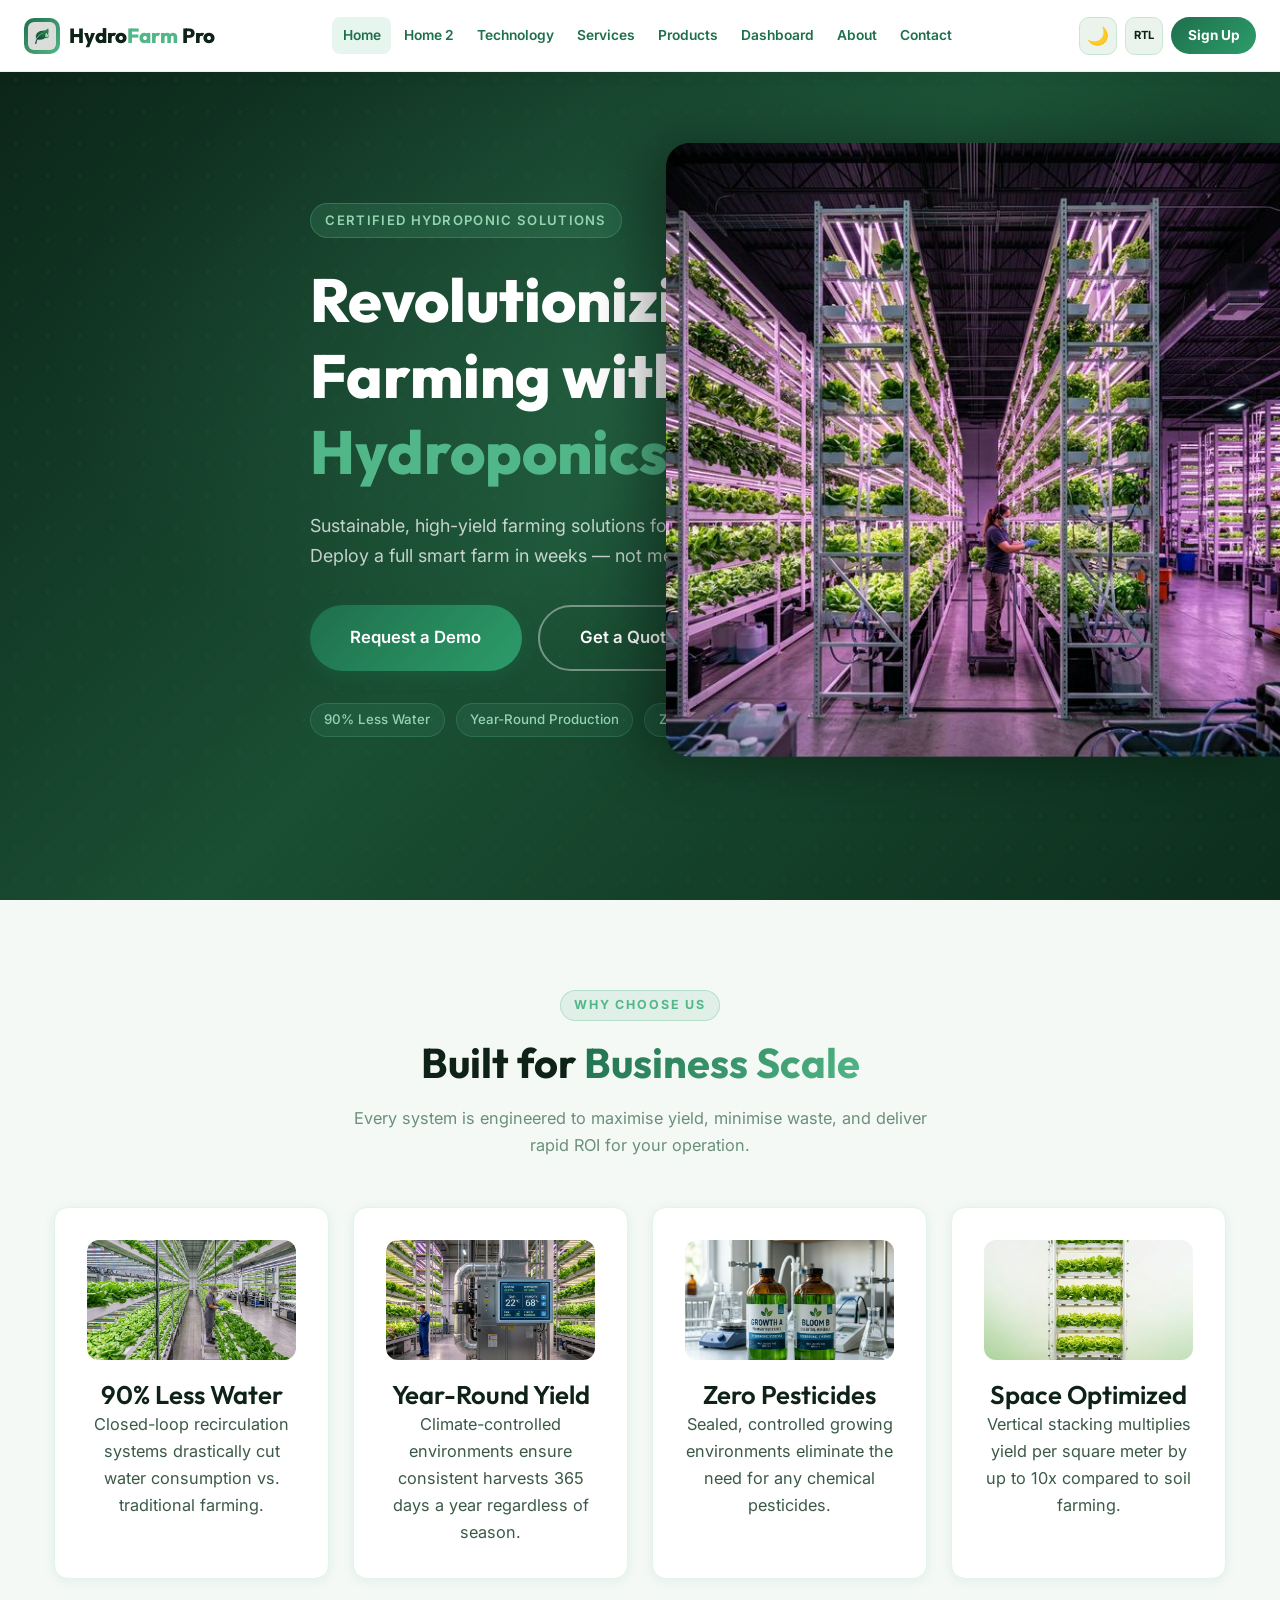
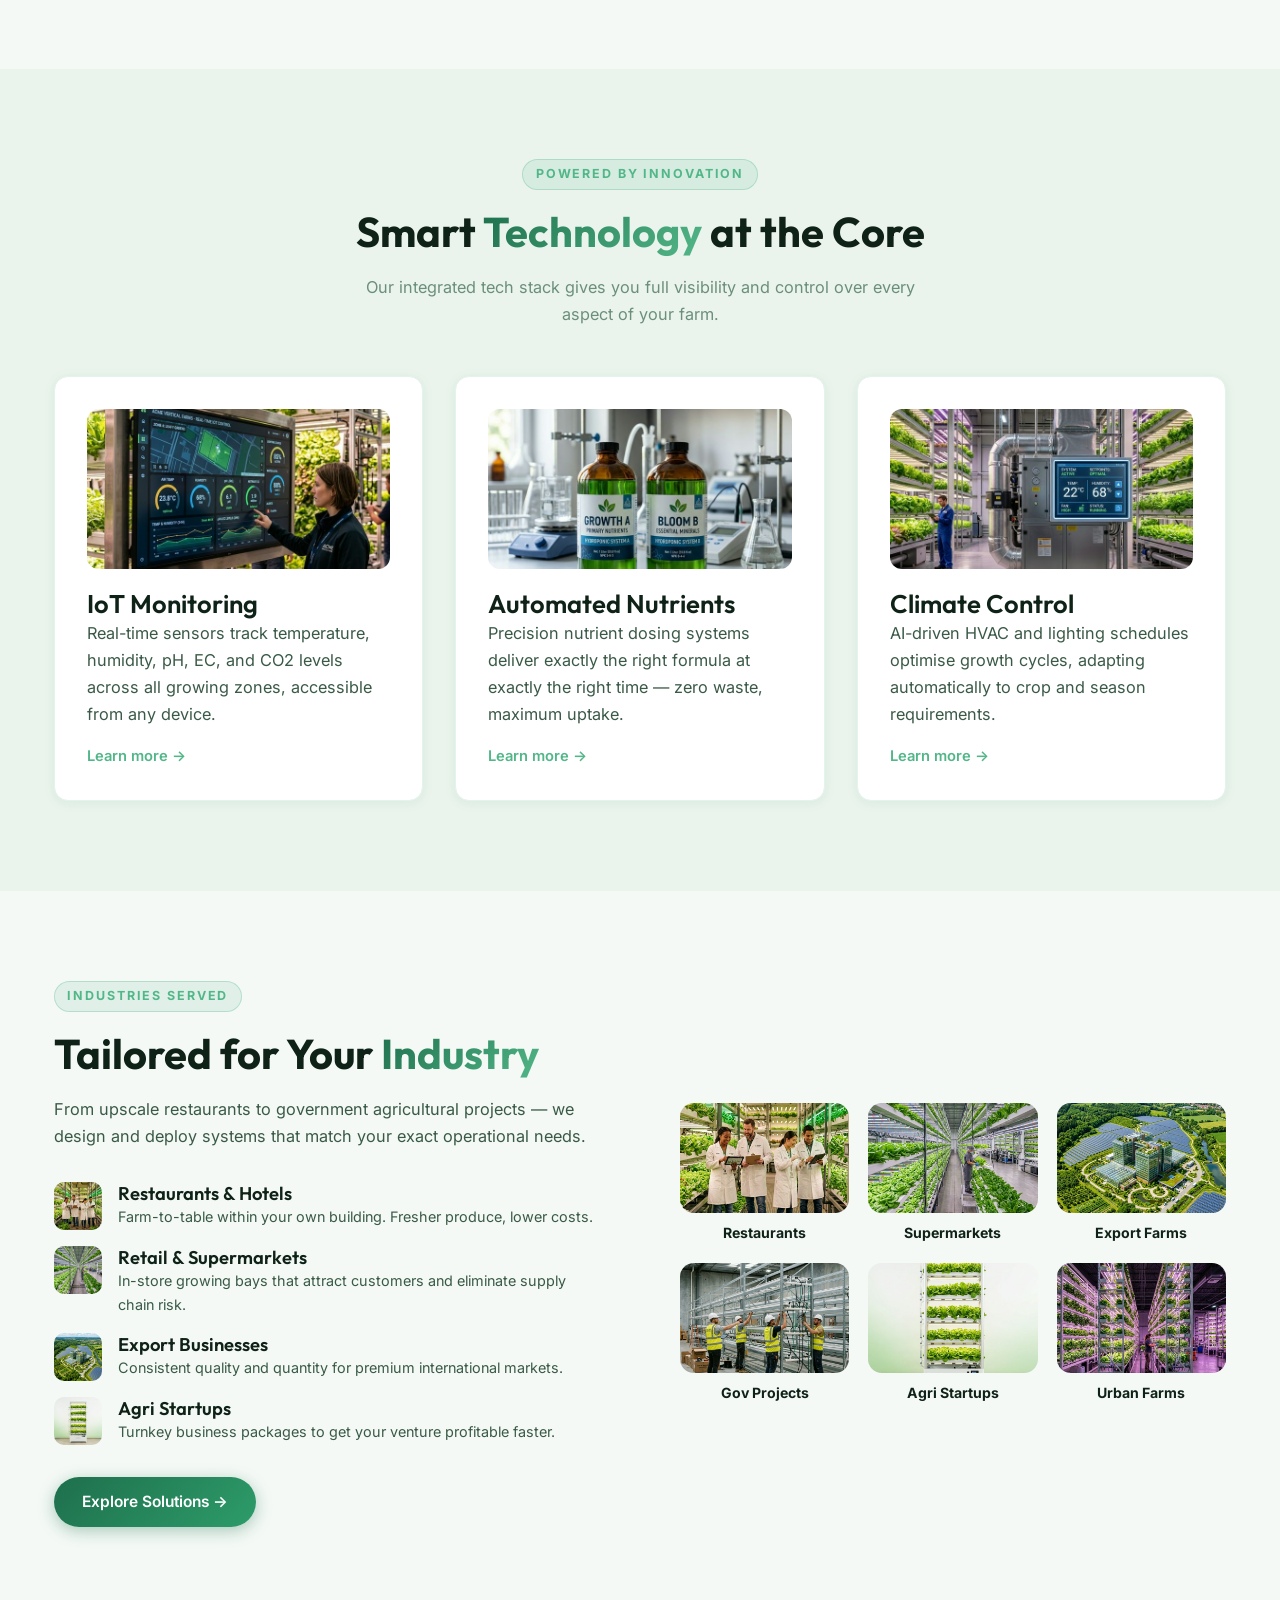
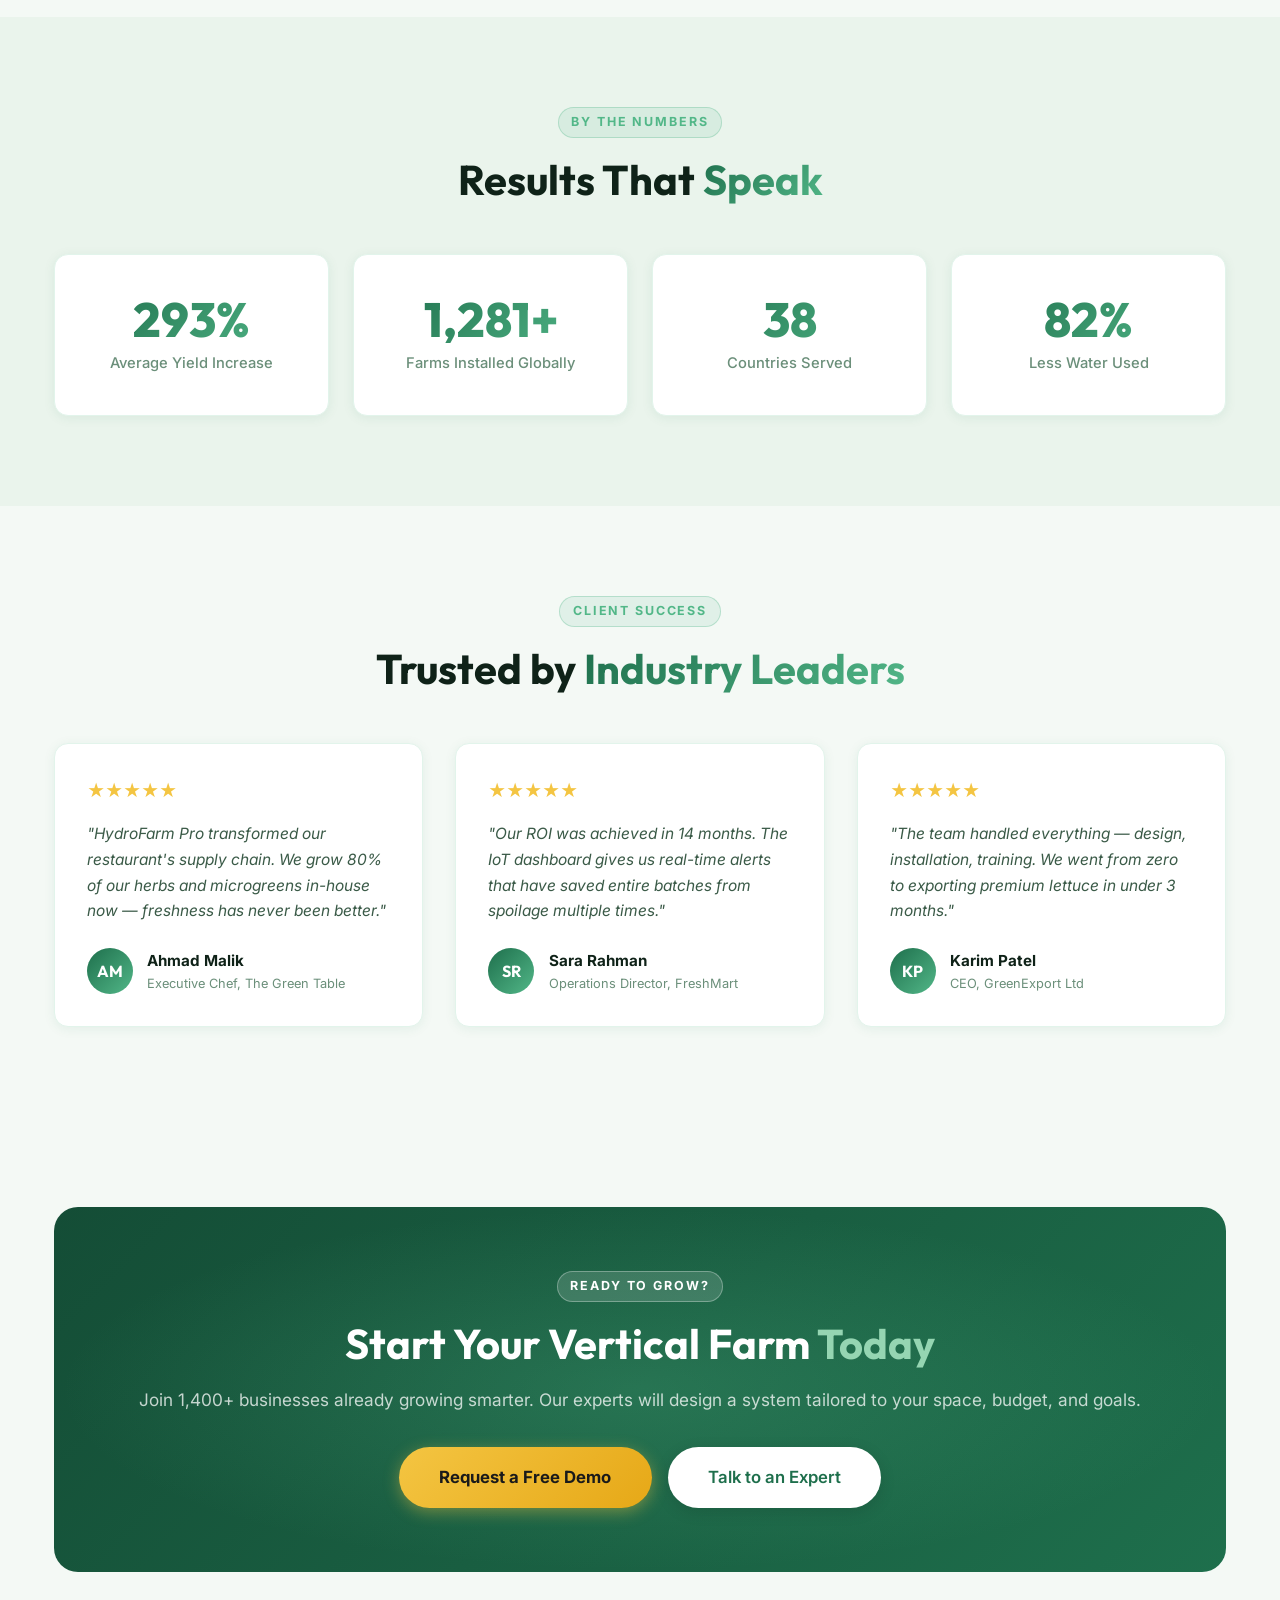
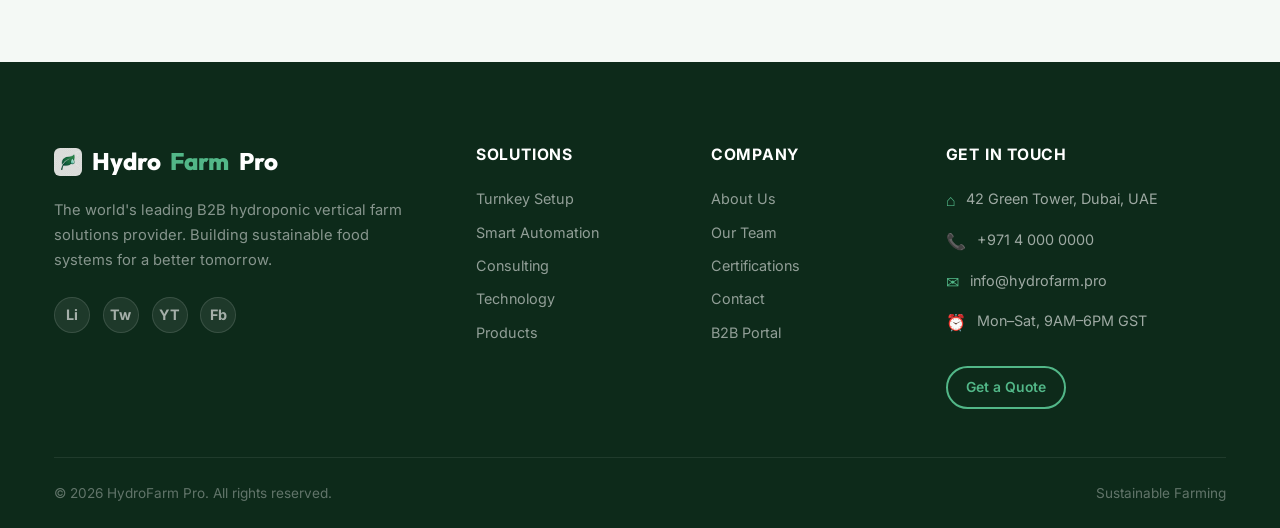
==== index.html @ 18cc5d69 "first commit" ====
<!DOCTYPE html>
<html lang="en" data-theme="light">
<head>
  <meta charset="UTF-8"/>
  <meta name="viewport" content="width=device-width, initial-scale=1.0"/>
  <title>HydroFarm Pro — Revolutionizing Vertical Farming</title>
  <meta name="description" content="B2B Hydroponic Vertical Farm solutions — sustainable, high-yield farming for modern businesses. IoT monitoring, automated nutrition, climate control."/>
  <link rel="stylesheet" href="css/style.css"/>
  <link rel="stylesheet" href="css/nav.css"/>
  <style>
    .highlight-card { text-align:center; }
    .highlight-icon { width:72px; height:72px; border-radius:18px; object-fit:cover; margin:0 auto 1.2rem; display:block; }
    .industry-icon { width:100%; height:120px; object-fit:cover; border-radius:16px; margin-bottom:0.8rem; }
    .industries-grid { display:grid; grid-template-columns:repeat(3,1fr); gap:1.2rem; }
    @media(max-width:700px){ .industries-grid{grid-template-columns:repeat(2,1fr);} }
  </style>
</head>
<body>

<!-- NAV -->
<nav class="site-nav" id="site-nav">
  <div class="nav-inner">
    <a href="index.html" class="nav-logo">
      <div class="logo-icon"><img src="images/logo_leaf.png" alt="HydroFarm Pro logo" style="width:28px;height:28px;object-fit:cover;border-radius:6px;"/></div>
      <span class="logo-text">Hydro<span>Farm</span> Pro</span>
    </a>
    <div class="nav-links">
      <a href="index.html" class="nav-link">Home</a>
      <a href="home2.html" class="nav-link">Home 2</a>
      <a href="technology.html" class="nav-link">Technology</a>
      <a href="services.html" class="nav-link">Services</a>
      <a href="products.html" class="nav-link">Products</a>
      <a href="dashboard.html" class="nav-link">Dashboard</a>
      <a href="about.html" class="nav-link">About</a>
      <a href="contact.html" class="nav-link">Contact</a>
    </div>
    <div class="nav-actions">
      <button class="icon-btn" data-theme-toggle title="Toggle Dark Mode">&#9681;</button>
      <button class="icon-btn" data-rtl-toggle id="rtl-label" title="Toggle RTL">RTL</button>
      <a href="signup.html" class="nav-link nav-signup-btn">Sign Up</a>
      <button class="hamburger" id="hamburger" aria-label="Open Menu">
        <span class="hamburger-line"></span>
        <span class="hamburger-line"></span>
        <span class="hamburger-line"></span>
      </button>
    </div>
  </div>
</nav>

<!-- Mobile Menu -->
<div class="nav-overlay" id="nav-overlay"></div>
<div class="mobile-menu" id="mobile-menu">
  <div class="mobile-menu-header">
    <a href="index.html" class="nav-logo">
      <div class="logo-icon"><img src="images/logo_leaf.png" alt="" style="width:24px;height:24px;object-fit:cover;border-radius:5px;"/></div>
      <span class="logo-text">Hydro<span>Farm</span> Pro</span>
    </a>
    <button class="mobile-close" id="mobile-close">&#10005;</button>
  </div>
  <nav class="mobile-nav-links">
    <a href="index.html"><span class="nav-icon"><img src="images/hero_farm_overview.png" alt="" style="width:20px;height:20px;object-fit:cover;border-radius:4px;"/></span> Home</a>
    <a href="home2.html"><span class="nav-icon"><img src="images/hero_vertical_farm.png" alt="" style="width:20px;height:20px;object-fit:cover;border-radius:4px;"/></span> Home 2</a>
    <a href="technology.html"><span class="nav-icon"><img src="images/tech_iot.png" alt="" style="width:20px;height:20px;object-fit:cover;border-radius:4px;"/></span> Technology</a>
    <a href="services.html"><span class="nav-icon"><img src="images/service_turnkey.png" alt="" style="width:20px;height:20px;object-fit:cover;border-radius:4px;"/></span> Services</a>
    <a href="products.html"><span class="nav-icon"><img src="images/product_tower.png" alt="" style="width:20px;height:20px;object-fit:cover;border-radius:4px;"/></span> Products</a>
    <a href="dashboard.html"><span class="nav-icon"><img src="images/tech_iot.png" alt="" style="width:20px;height:20px;object-fit:cover;border-radius:4px;"/></span> Dashboard</a>
    <a href="about.html"><span class="nav-icon"><img src="images/about_team.png" alt="" style="width:20px;height:20px;object-fit:cover;border-radius:4px;"/></span> About</a>
    <a href="contact.html"><span class="nav-icon"><img src="images/logo_leaf.png" alt="" style="width:20px;height:20px;object-fit:cover;border-radius:4px;"/></span> Contact</a>
  </nav>
  <div class="mobile-toggles">
    <button class="icon-btn" data-theme-toggle>&#9681;</button>
    <button class="icon-btn" data-rtl-toggle>RTL</button>
  </div>
  <div class="mobile-actions">
    <a href="signup.html" class="btn btn-primary">Sign Up Free</a>
    <a href="contact.html" class="btn btn-outline">Get a Quote</a>
  </div>
</div>

<!-- HERO -->
<section class="hero">
  <div class="hero-bg"></div>
  <div class="hero-pattern"></div>
  <div class="container">
    <div class="hero-content animate-fadeUp">
      <div class="hero-badge">Certified Hydroponic Solutions</div>
      <h1>Revolutionizing Farming with <span style="color:var(--accent)">Vertical Hydroponics</span></h1>
      <p>Sustainable, high-yield farming solutions for modern businesses. Deploy a full smart farm in weeks — not months.</p>
      <div class="hero-btns">
        <a href="contact.html" class="btn btn-primary btn-lg">Request a Demo</a>
        <a href="contact.html" class="btn btn-outline btn-lg" style="border-color:rgba(255,255,255,0.4);color:#fff;">Get a Quote</a>
      </div>
      <div class="floating-chips">
        <span class="chip">90% Less Water</span>
        <span class="chip">Year-Round Production</span>
        <span class="chip">Zero Pesticides</span>
        <span class="chip">Space Optimized</span>
      </div>
    </div>
  </div>
  <div class="hero-image">
    <img src="images/hero_vertical_farm.png" alt="Hydroponic vertical farm interior with LED lighting"/>
  </div>
</section>

<!-- KEY HIGHLIGHTS -->
<section class="section">
  <div class="container">
    <div class="text-center reveal">
      <div class="section-label">Why Choose Us</div>
      <h2 class="section-title">Built for <span class="text-gradient">Business Scale</span></h2>
      <p class="section-sub">Every system is engineered to maximise yield, minimise waste, and deliver rapid ROI for your operation.</p>
    </div>
    <div class="grid-4" style="margin-top:3rem;">
      <div class="card reveal reveal-delay-1 highlight-card">
        <img src="images/hero_farm_overview.png" alt="Water saving hydroponic system" class="highlight-icon" style="width:100%;height:120px;border-radius:12px;object-fit:cover;margin-bottom:1.2rem;"/>
        <h3>90% Less Water</h3>
        <p>Closed-loop recirculation systems drastically cut water consumption vs. traditional farming.</p>
      </div>
      <div class="card reveal reveal-delay-2 highlight-card">
        <img src="images/tech_climate.png" alt="Year-round climate controlled farm" class="highlight-icon" style="width:100%;height:120px;border-radius:12px;object-fit:cover;margin-bottom:1.2rem;"/>
        <h3>Year-Round Yield</h3>
        <p>Climate-controlled environments ensure consistent harvests 365 days a year regardless of season.</p>
      </div>
      <div class="card reveal reveal-delay-3 highlight-card">
        <img src="images/product_nutrients.png" alt="Zero pesticide nutrient solution" class="highlight-icon" style="width:100%;height:120px;border-radius:12px;object-fit:cover;margin-bottom:1.2rem;"/>
        <h3>Zero Pesticides</h3>
        <p>Sealed, controlled growing environments eliminate the need for any chemical pesticides.</p>
      </div>
      <div class="card reveal reveal-delay-4 highlight-card">
        <img src="images/product_tower.png" alt="Space optimized vertical growing tower" class="highlight-icon" style="width:100%;height:120px;border-radius:12px;object-fit:cover;margin-bottom:1.2rem;"/>
        <h3>Space Optimized</h3>
        <p>Vertical stacking multiplies yield per square meter by up to 10x compared to soil farming.</p>
      </div>
    </div>
  </div>
</section>

<!-- TECHNOLOGY OVERVIEW -->
<section class="section section-alt">
  <div class="container">
    <div class="text-center reveal">
      <div class="section-label">Powered by Innovation</div>
      <h2 class="section-title">Smart <span class="text-gradient">Technology</span> at the Core</h2>
      <p class="section-sub">Our integrated tech stack gives you full visibility and control over every aspect of your farm.</p>
    </div>
    <div class="grid-3" style="margin-top:3rem;">
      <div class="card reveal reveal-delay-1">
        <img src="images/tech_iot.png" alt="IoT farm monitoring dashboard" style="width:100%;height:160px;object-fit:cover;border-radius:12px;margin-bottom:1.2rem;"/>
        <h3>IoT Monitoring</h3>
        <p>Real-time sensors track temperature, humidity, pH, EC, and CO2 levels across all growing zones, accessible from any device.</p>
        <a href="technology.html" style="color:var(--accent);font-weight:600;font-size:0.92rem;display:inline-flex;align-items:center;gap:0.3rem;margin-top:1rem;">Learn more &rarr;</a>
      </div>
      <div class="card reveal reveal-delay-2">
        <img src="images/product_nutrients.png" alt="Automated nutrient delivery" style="width:100%;height:160px;object-fit:cover;border-radius:12px;margin-bottom:1.2rem;"/>
        <h3>Automated Nutrients</h3>
        <p>Precision nutrient dosing systems deliver exactly the right formula at exactly the right time — zero waste, maximum uptake.</p>
        <a href="technology.html" style="color:var(--accent);font-weight:600;font-size:0.92rem;display:inline-flex;align-items:center;gap:0.3rem;margin-top:1rem;">Learn more &rarr;</a>
      </div>
      <div class="card reveal reveal-delay-3">
        <img src="images/tech_climate.png" alt="Climate control system" style="width:100%;height:160px;object-fit:cover;border-radius:12px;margin-bottom:1.2rem;"/>
        <h3>Climate Control</h3>
        <p>AI-driven HVAC and lighting schedules optimise growth cycles, adapting automatically to crop and season requirements.</p>
        <a href="technology.html" style="color:var(--accent);font-weight:600;font-size:0.92rem;display:inline-flex;align-items:center;gap:0.3rem;margin-top:1rem;">Learn more &rarr;</a>
      </div>
    </div>
  </div>
</section>

<!-- INDUSTRIES -->
<section class="section">
  <div class="container">
    <div style="display:grid;grid-template-columns:1fr 1fr;gap:5rem;align-items:center;">
      <div class="reveal">
        <div class="section-label">Industries Served</div>
        <h2 class="section-title">Tailored for Your <span class="text-gradient">Industry</span></h2>
        <p style="margin-bottom:2rem;">From upscale restaurants to government agricultural projects — we design and deploy systems that match your exact operational needs.</p>
        <div style="display:flex;flex-direction:column;gap:1rem;">
          <div style="display:flex;align-items:flex-start;gap:1rem;">
            <img src="images/about_team.png" alt="Restaurant farm-to-table" style="width:48px;height:48px;border-radius:10px;object-fit:cover;flex-shrink:0;"/>
            <div><h4>Restaurants &amp; Hotels</h4><p style="font-size:0.9rem;">Farm-to-table within your own building. Fresher produce, lower costs.</p></div>
          </div>
          <div style="display:flex;align-items:flex-start;gap:1rem;">
            <img src="images/hero_farm_overview.png" alt="Supermarket fresh produce" style="width:48px;height:48px;border-radius:10px;object-fit:cover;flex-shrink:0;"/>
            <div><h4>Retail &amp; Supermarkets</h4><p style="font-size:0.9rem;">In-store growing bays that attract customers and eliminate supply chain risk.</p></div>
          </div>
          <div style="display:flex;align-items:flex-start;gap:1rem;">
            <img src="images/about_sustainability.png" alt="Export farm aerial view" style="width:48px;height:48px;border-radius:10px;object-fit:cover;flex-shrink:0;"/>
            <div><h4>Export Businesses</h4><p style="font-size:0.9rem;">Consistent quality and quantity for premium international markets.</p></div>
          </div>
          <div style="display:flex;align-items:flex-start;gap:1rem;">
            <img src="images/product_tower.png" alt="Agri startup vertical farm" style="width:48px;height:48px;border-radius:10px;object-fit:cover;flex-shrink:0;"/>
            <div><h4>Agri Startups</h4><p style="font-size:0.9rem;">Turnkey business packages to get your venture profitable faster.</p></div>
          </div>
        </div>
        <a href="services.html" class="btn btn-primary" style="margin-top:2rem;">Explore Solutions &rarr;</a>
      </div>
      <div class="reveal reveal-delay-2">
        <div class="industries-grid">
          <div style="text-align:center;">
            <img src="images/about_team.png" alt="Restaurants" style="width:100%;height:110px;object-fit:cover;border-radius:14px;margin-bottom:0.5rem;"/>
            <div style="font-weight:700;font-size:0.88rem;">Restaurants</div>
          </div>
          <div style="text-align:center;">
            <img src="images/hero_farm_overview.png" alt="Supermarkets" style="width:100%;height:110px;object-fit:cover;border-radius:14px;margin-bottom:0.5rem;"/>
            <div style="font-weight:700;font-size:0.88rem;">Supermarkets</div>
          </div>
          <div style="text-align:center;">
            <img src="images/about_sustainability.png" alt="Export farms" style="width:100%;height:110px;object-fit:cover;border-radius:14px;margin-bottom:0.5rem;"/>
            <div style="font-weight:700;font-size:0.88rem;">Export Farms</div>
          </div>
          <div style="text-align:center;">
            <img src="images/service_turnkey.png" alt="Government projects" style="width:100%;height:110px;object-fit:cover;border-radius:14px;margin-bottom:0.5rem;"/>
            <div style="font-weight:700;font-size:0.88rem;">Gov Projects</div>
          </div>
          <div style="text-align:center;">
            <img src="images/product_tower.png" alt="Agri startups" style="width:100%;height:110px;object-fit:cover;border-radius:14px;margin-bottom:0.5rem;"/>
            <div style="font-weight:700;font-size:0.88rem;">Agri Startups</div>
          </div>
          <div style="text-align:center;">
            <img src="images/hero_vertical_farm.png" alt="Urban farming" style="width:100%;height:110px;object-fit:cover;border-radius:14px;margin-bottom:0.5rem;"/>
            <div style="font-weight:700;font-size:0.88rem;">Urban Farms</div>
          </div>
        </div>
      </div>
    </div>
  </div>
</section>

<!-- STATS -->
<section class="section section-alt">
  <div class="container">
    <div class="text-center reveal" style="margin-bottom:3rem;">
      <div class="section-label">By The Numbers</div>
      <h2 class="section-title">Results That <span class="text-gradient">Speak</span></h2>
    </div>
    <div class="grid-4">
      <div class="stat-card reveal reveal-delay-1">
        <div class="stat-number" data-counter="320" data-suffix="%">0%</div>
        <div class="stat-label">Average Yield Increase</div>
      </div>
      <div class="stat-card reveal reveal-delay-2">
        <div class="stat-number" data-counter="1400" data-suffix="+">0+</div>
        <div class="stat-label">Farms Installed Globally</div>
      </div>
      <div class="stat-card reveal reveal-delay-3">
        <div class="stat-number" data-counter="42">0</div>
        <div class="stat-label">Countries Served</div>
      </div>
      <div class="stat-card reveal reveal-delay-4">
        <div class="stat-number" data-counter="90" data-suffix="%">0%</div>
        <div class="stat-label">Less Water Used</div>
      </div>
    </div>
  </div>
</section>

<!-- TESTIMONIALS -->
<section class="section">
  <div class="container">
    <div class="text-center reveal">
      <div class="section-label">Client Success</div>
      <h2 class="section-title">Trusted by <span class="text-gradient">Industry Leaders</span></h2>
    </div>
    <div class="grid-3" style="margin-top:3rem;">
      <div class="testimonial-card reveal reveal-delay-1">
        <div class="test-stars" style="color:var(--gold);font-size:1.1rem;margin-bottom:1rem;">&#9733;&#9733;&#9733;&#9733;&#9733;</div>
        <p class="test-text">"HydroFarm Pro transformed our restaurant's supply chain. We grow 80% of our herbs and microgreens in-house now — freshness has never been better."</p>
        <div class="test-author">
          <div class="test-avatar">AM</div>
          <div><div class="test-name">Ahmad Malik</div><div class="test-role">Executive Chef, The Green Table</div></div>
        </div>
      </div>
      <div class="testimonial-card reveal reveal-delay-2">
        <div class="test-stars" style="color:var(--gold);font-size:1.1rem;margin-bottom:1rem;">&#9733;&#9733;&#9733;&#9733;&#9733;</div>
        <p class="test-text">"Our ROI was achieved in 14 months. The IoT dashboard gives us real-time alerts that have saved entire batches from spoilage multiple times."</p>
        <div class="test-author">
          <div class="test-avatar">SR</div>
          <div><div class="test-name">Sara Rahman</div><div class="test-role">Operations Director, FreshMart</div></div>
        </div>
      </div>
      <div class="testimonial-card reveal reveal-delay-3">
        <div class="test-stars" style="color:var(--gold);font-size:1.1rem;margin-bottom:1rem;">&#9733;&#9733;&#9733;&#9733;&#9733;</div>
        <p class="test-text">"The team handled everything — design, installation, training. We went from zero to exporting premium lettuce in under 3 months."</p>
        <div class="test-author">
          <div class="test-avatar">KP</div>
          <div><div class="test-name">Karim Patel</div><div class="test-role">CEO, GreenExport Ltd</div></div>
        </div>
      </div>
    </div>
  </div>
</section>

<!-- CTA BANNER -->
<section class="section">
  <div class="container">
    <div class="cta-banner reveal">
      <div class="section-label" style="color:#fff;background:rgba(255,255,255,0.15);border-color:rgba(255,255,255,0.3);">Ready to Grow?</div>
      <h2>Start Your Vertical Farm <span style="color:var(--accent2)">Today</span></h2>
      <p>Join 1,400+ businesses already growing smarter. Our experts will design a system tailored to your space, budget, and goals.</p>
      <div class="cta-btns">
        <a href="contact.html" class="btn btn-gold btn-lg">Request a Free Demo</a>
        <a href="contact.html" class="btn btn-light btn-lg">Talk to an Expert</a>
      </div>
    </div>
  </div>
</section>

<!-- FOOTER -->
<footer class="site-footer">
  <div class="container">
    <div class="footer-grid">
      <div class="footer-brand">
        <div class="footer-logo">
          <img src="images/logo_leaf.png" alt="HydroFarm Pro" style="width:28px;height:28px;object-fit:cover;border-radius:6px;"/>
          Hydro<span>Farm</span> Pro
        </div>
        <p>The world's leading B2B hydroponic vertical farm solutions provider. Building sustainable food systems for a better tomorrow.</p>
        <div class="social-links" style="margin-top:1.5rem;">
          <a href="#" class="social-link">Li</a>
          <a href="#" class="social-link">Tw</a>
          <a href="#" class="social-link">YT</a>
          <a href="#" class="social-link">Fb</a>
        </div>
      </div>
      <div>
        <div class="footer-heading">Solutions</div>
        <ul class="footer-links">
          <li><a href="services.html">Turnkey Setup</a></li>
          <li><a href="services.html">Smart Automation</a></li>
          <li><a href="services.html">Consulting</a></li>
          <li><a href="technology.html">Technology</a></li>
          <li><a href="products.html">Products</a></li>
        </ul>
      </div>
      <div>
        <div class="footer-heading">Company</div>
        <ul class="footer-links">
          <li><a href="about.html">About Us</a></li>
          <li><a href="about.html">Our Team</a></li>
          <li><a href="about.html">Certifications</a></li>
          <li><a href="contact.html">Contact</a></li>
          <li><a href="dashboard.html">B2B Portal</a></li>
        </ul>
      </div>
      <div>
        <div class="footer-heading">Get In Touch</div>
        <ul class="footer-contact">
          <li><span>&#8962;</span><span>42 Green Tower, Dubai, UAE</span></li>
          <li><span>&#128222;</span><span>+971 4 000 0000</span></li>
          <li><span>&#9993;</span><span>info@hydrofarm.pro</span></li>
          <li><span>&#9200;</span><span>Mon–Sat, 9AM–6PM GST</span></li>
        </ul>
        <a href="contact.html" class="btn btn-outline btn-sm" style="margin-top:1rem;">Get a Quote</a>
      </div>
    </div>
    <div class="footer-bottom">
      <span>&copy; 2026 HydroFarm Pro. All rights reserved.</span>
      <span>Sustainable Farming</span>
    </div>
  </div>
</footer>

<a href="#" class="back-to-top" id="back-to-top">&#8679;</a>
<script src="js/main.js"></script>
</body>
</html>
---- css/style.css ----
/* ============================================================
   HYDROPONIC VERTICAL FARM — Global Stylesheet
   ============================================================ */

/* Google Fonts */
@import url('https://fonts.googleapis.com/css2?family=Inter:wght@300;400;500;600;700&family=Outfit:wght@400;600;700;800;900&display=swap');

/* ── CSS Variables (Light Theme) ── */
:root {
  --primary:       #1e6f4c;
  --primary-dark:  #144d36;
  --primary-light: #2d9c6a;
  --accent:        #52b788;
  --accent2:       #95d5b2;
  --lime:          #74c69d;
  --gold:          #f4c542;

  --bg:            #f4f9f5;
  --bg-alt:        #eaf4ec;
  --bg-card:       #ffffff;
  --bg-nav:        #ffffff;
  --bg-footer:     #0d2a1a;

  --text-primary:  #0f2218;
  --text-secondary:#3a5a47;
  --text-muted:    #6b8f7a;
  --text-invert:   #ffffff;
  --text-nav:      #1e6f4c;

  --border:        #c8e6d4;
  --border-light:  #e2f4eb;
  --shadow:        0 4px 20px rgba(30,111,76,0.10);
  --shadow-lg:     0 12px 40px rgba(30,111,76,0.18);
  --shadow-card:   0 2px 12px rgba(30,111,76,0.08);

  --radius:        14px;
  --radius-sm:     8px;
  --radius-lg:     24px;
  --transition:    0.3s ease;
  --nav-height:    72px;
}

/* ── Dark Theme ── */
[data-theme="dark"] {
  --bg:            #0d1f17;
  --bg-alt:        #0f2a1c;
  --bg-card:       #152b1e;
  --bg-nav:        #0d1f17;
  --bg-footer:     #050f0a;

  --text-primary:  #e8f5ee;
  --text-secondary:#a8d5bb;
  --text-muted:    #6b9b7e;
  --text-nav:      #74c69d;

  --border:        #1e4432;
  --border-light:  #1a3828;
  --shadow:        0 4px 20px rgba(0,0,0,0.4);
  --shadow-lg:     0 12px 40px rgba(0,0,0,0.5);
  --shadow-card:   0 2px 12px rgba(0,0,0,0.3);
}

/* ── Reset ── */
*, *::before, *::after { box-sizing: border-box; margin: 0; padding: 0; }
html { scroll-behavior: smooth; font-size: 16px; }
body {
  font-family: 'Inter', sans-serif;
  background: var(--bg);
  color: var(--text-primary);
  line-height: 1.65;
  transition: background var(--transition), color var(--transition);
  overflow-x: hidden;
}
[dir="rtl"] { direction: rtl; }
[dir="rtl"] .nav-links { flex-direction: row-reverse; }
img { max-width: 100%; display: block; }
a { text-decoration: none; color: inherit; }
ul { list-style: none; }
button { cursor: pointer; border: none; background: none; font-family: inherit; }
input, textarea, select { font-family: inherit; }

/* ── Typography ── */
h1,h2,h3,h4,h5,h6 { font-family: 'Outfit', sans-serif; line-height: 1.25; color: var(--text-primary); }
h1 { font-size: clamp(2.2rem, 5vw, 3.8rem); font-weight: 800; }
h2 { font-size: clamp(1.7rem, 3.5vw, 2.6rem); font-weight: 700; }
h3 { font-size: clamp(1.25rem, 2.5vw, 1.6rem); font-weight: 600; }
h4 { font-size: 1.15rem; font-weight: 600; }
p  { color: var(--text-secondary); font-size: 1.02rem; }

/* ── Layout Utilities ── */
.container { max-width: 1220px; margin: 0 auto; padding: 0 1.5rem; }
.section { padding: 90px 0; }
.section-alt { background: var(--bg-alt); }
.section-dark { background: var(--primary-dark); }
.text-center { text-align: center; }
.text-gradient {
  background: linear-gradient(135deg, var(--primary), var(--accent));
  -webkit-background-clip: text; -webkit-text-fill-color: transparent; background-clip: text;
}
.flex { display: flex; }
.flex-center { display: flex; align-items: center; justify-content: center; }
.grid-2 { display: grid; grid-template-columns: repeat(2,1fr); gap: 2rem; }
.grid-3 { display: grid; grid-template-columns: repeat(3,1fr); gap: 2rem; }
.grid-4 { display: grid; grid-template-columns: repeat(4,1fr); gap: 1.5rem; }
@media (max-width: 900px) {
  .grid-4 { grid-template-columns: repeat(2,1fr); }
  .grid-3 { grid-template-columns: repeat(2,1fr); }
}
@media (max-width: 600px) {
  .grid-4, .grid-3, .grid-2 { grid-template-columns: 1fr; }
  .section { padding: 60px 0; }
}

/* ── Section Labels ── */
.section-label {
  display: inline-block;
  font-size: 0.78rem;
  font-weight: 700;
  letter-spacing: 0.15em;
  text-transform: uppercase;
  color: var(--accent);
  background: rgba(82,183,136,0.12);
  border: 1px solid rgba(82,183,136,0.3);
  padding: 0.35em 1em;
  border-radius: 50px;
  margin-bottom: 1rem;
}
.section-title { margin-bottom: 1rem; }
.section-sub { color: var(--text-muted); max-width: 580px; margin: 0 auto 2.5rem; }

/* ── Buttons ── */
.btn {
  display: inline-flex; align-items: center; gap: 0.5rem;
  padding: 0.78em 1.8em;
  border-radius: 50px;
  font-weight: 600; font-size: 0.97rem;
  transition: all var(--transition);
  white-space: nowrap;
}
.btn-primary {
  background: linear-gradient(135deg, var(--primary), var(--primary-light));
  color: #fff;
  box-shadow: 0 4px 16px rgba(30,111,76,0.35);
}
.btn-primary:hover { transform: translateY(-2px); box-shadow: 0 8px 24px rgba(30,111,76,0.45); }
.btn-outline {
  border: 2px solid var(--accent);
  color: var(--accent);
  background: transparent;
}
.btn-outline:hover { background: var(--accent); color: #fff; transform: translateY(-2px); }
.btn-light {
  background: #fff;
  color: var(--primary);
  box-shadow: 0 4px 16px rgba(0,0,0,0.12);
}
.btn-light:hover { background: var(--accent); color: #fff; transform: translateY(-2px); }
.btn-gold {
  background: linear-gradient(135deg, #f4c542, #e6a817);
  color: #1a1a1a; font-weight: 700;
  box-shadow: 0 4px 16px rgba(244,197,66,0.4);
}
.btn-gold:hover { transform: translateY(-2px); box-shadow: 0 8px 24px rgba(244,197,66,0.5); }
.btn-lg { padding: 1em 2.4em; font-size: 1.05rem; }
.btn-sm { padding: 0.55em 1.3em; font-size: 0.87rem; }

/* ── Cards ── */
.card {
  background: var(--bg-card);
  border-radius: var(--radius);
  padding: 2rem;
  border: 1px solid var(--border-light);
  box-shadow: var(--shadow-card);
  transition: transform var(--transition), box-shadow var(--transition);
}
.card:hover { transform: translateY(-6px); box-shadow: var(--shadow-lg); }
.card-icon {
  width: 56px; height: 56px;
  border-radius: 14px;
  background: linear-gradient(135deg, rgba(82,183,136,0.15), rgba(30,111,76,0.15));
  display: flex; align-items: center; justify-content: center;
  font-size: 1.6rem; margin-bottom: 1.2rem;
}

/* ── Stat Cards ── */
.stat-card {
  text-align: center; padding: 2.5rem 1.5rem;
  background: var(--bg-card); border-radius: var(--radius);
  border: 1px solid var(--border-light); box-shadow: var(--shadow-card);
}
.stat-number {
  font-family: 'Outfit', sans-serif; font-size: 3rem; font-weight: 800;
  background: linear-gradient(135deg, var(--primary), var(--accent));
  -webkit-background-clip: text; -webkit-text-fill-color: transparent; background-clip: text;
  line-height: 1;
}
.stat-label { color: var(--text-muted); font-size: 0.92rem; margin-top: 0.5rem; font-weight: 500; }

/* ── Badge ── */
.badge {
  display: inline-block; font-size: 0.72rem; font-weight: 700;
  padding: 0.2em 0.8em; border-radius: 50px;
  background: rgba(82,183,136,0.15); color: var(--accent);
}

/* ── Tags ── */
.tag {
  display: inline-flex; align-items: center; gap: 0.3rem;
  font-size: 0.82rem; font-weight: 500; padding: 0.3em 0.9em;
  border-radius: 50px; background: var(--bg-alt);
  color: var(--text-secondary); border: 1px solid var(--border);
}

/* ── Forms ── */
.form-group { margin-bottom: 1.3rem; }
.form-label { display: block; font-weight: 600; font-size: 0.9rem; margin-bottom: 0.5rem; color: var(--text-secondary); }
.form-control {
  width: 100%; padding: 0.75rem 1.1rem;
  border: 1.5px solid var(--border);
  border-radius: var(--radius-sm);
  background: var(--bg);
  color: var(--text-primary);
  font-size: 0.97rem;
  transition: border-color var(--transition), box-shadow var(--transition);
}
.form-control:focus {
  outline: none; border-color: var(--accent);
  box-shadow: 0 0 0 3px rgba(82,183,136,0.18);
}
textarea.form-control { resize: vertical; min-height: 130px; }
select.form-control { appearance: none; cursor: pointer; }

/* ── Hero ── */
.hero {
  min-height: 100vh;
  padding-top: calc(var(--nav-height) + 3rem);
  padding-bottom: 5rem;
  position: relative;
  display: flex; align-items: center;
  overflow: hidden;
}
.hero-bg {
  position: absolute; inset: 0; z-index: 0;
  background: linear-gradient(135deg,#0b2318 0%,#1a4f33 50%,#0d2e1d 100%);
}
.hero-bg::after {
  content: ''; position: absolute; inset: 0;
  background: radial-gradient(ellipse 80% 60% at 60% 40%, rgba(82,183,136,0.2) 0%, transparent 70%);
}
.hero-pattern {
  position: absolute; inset: 0;
  background-image: radial-gradient(rgba(82,183,136,0.12) 1px, transparent 1px);
  background-size: 32px 32px;
  z-index: 1;
}
.hero .container { position: relative; z-index: 2; }
.hero-content { max-width: 660px; }
.hero h1 { color: #fff; margin-bottom: 1.3rem; }
.hero p { color: rgba(255,255,255,0.75); font-size: 1.12rem; margin-bottom: 2.2rem; max-width: 540px; }
.hero-btns { display: flex; gap: 1rem; flex-wrap: wrap; }
.hero-badge {
  display: inline-flex; align-items: center; gap: 0.5rem;
  background: rgba(82,183,136,0.18); border: 1px solid rgba(82,183,136,0.35);
  color: var(--accent2); font-size: 0.82rem; font-weight: 600; letter-spacing: 0.1em;
  padding: 0.45em 1.1em; border-radius: 50px; margin-bottom: 1.5rem;
  text-transform: uppercase;
}
.hero-image {
  position: absolute; right: 0; top: 50%; transform: translateY(-50%);
  width: 48%; max-width: 640px; z-index: 2;
  border-radius: 24px 0 0 24px; overflow: hidden;
  box-shadow: -20px 0 60px rgba(0,0,0,0.4);
}
.hero-image img { width: 100%; height: 100%; object-fit: cover; }
@media (max-width:1024px) { .hero-image { display: none; } }

/* ── Floating Feature Chips ── */
.floating-chips {
  display: flex; flex-wrap: wrap; gap: 0.7rem;
  margin-top: 2rem;
}
.chip {
  display: inline-flex; align-items: center; gap: 0.4rem;
  background: rgba(82,183,136,0.12); border: 1px solid rgba(82,183,136,0.25);
  color: var(--accent2); font-size: 0.83rem; font-weight: 500;
  padding: 0.4em 1em; border-radius: 50px;
}

/* ── CTA Banner ── */
.cta-banner {
  background: linear-gradient(135deg, var(--primary-dark), var(--primary));
  border-radius: var(--radius-lg); padding: 4rem 3rem;
  text-align: center; position: relative; overflow: hidden;
}
.cta-banner::before {
  content: ''; position: absolute; inset: 0;
  background: radial-gradient(ellipse at 50% 50%, rgba(82,183,136,0.25), transparent 70%);
}
.cta-banner > * { position: relative; z-index: 1; }
.cta-banner h2 { color: #fff; margin-bottom: 1rem; }
.cta-banner p { color: rgba(255,255,255,0.75); margin-bottom: 2rem; font-size: 1.08rem; }
.cta-btns { display: flex; gap: 1rem; flex-wrap: wrap; justify-content: center; }

/* ── Timeline ── */
.timeline {
  position: relative;
  display: flex; flex-wrap: wrap; gap: 0;
  justify-content: center;
}
.timeline::before {
  content: ''; position: absolute;
  top: 36px; left: 10%; right: 10%;
  height: 2px;
  background: linear-gradient(90deg, var(--primary), var(--accent));
  z-index: 0;
}
.timeline-step {
  display: flex; flex-direction: column; align-items: center;
  text-align: center; flex: 1; min-width: 140px; padding: 0 0.5rem;
  position: relative; z-index: 1;
}
.timeline-num {
  width: 72px; height: 72px; border-radius: 50%;
  background: linear-gradient(135deg, var(--primary), var(--accent));
  color: #fff; font-family: 'Outfit',sans-serif; font-size: 1.3rem; font-weight: 800;
  display: flex; align-items: center; justify-content: center;
  box-shadow: 0 4px 20px rgba(30,111,76,0.4);
  border: 4px solid var(--bg);
  margin-bottom: 1rem;
}
.timeline-title { font-weight: 700; font-size: 0.97rem; color: var(--text-primary); margin-bottom: 0.3rem; }
.timeline-sub { font-size: 0.82rem; color: var(--text-muted); }

/* ── Testimonials ── */
.testimonial-card {
  background: var(--bg-card); border-radius: var(--radius);
  padding: 2rem; border: 1px solid var(--border-light);
  box-shadow: var(--shadow-card);
}
.test-stars { color: var(--gold); font-size: 1.1rem; margin-bottom: 1rem; }
.test-text { color: var(--text-secondary); font-style: italic; margin-bottom: 1.5rem; font-size: 0.97rem; }
.test-author { display: flex; align-items: center; gap: 0.9rem; }
.test-avatar {
  width: 46px; height: 46px; border-radius: 50%;
  background: linear-gradient(135deg, var(--primary), var(--accent));
  display: flex; align-items: center; justify-content: center;
  color: #fff; font-family: 'Outfit',sans-serif; font-weight: 700; font-size: 1rem;
}
.test-name { font-weight: 700; font-size: 0.95rem; }
.test-role { font-size: 0.8rem; color: var(--text-muted); }

/* ── Pricing Cards ── */
.pricing-card {
  background: var(--bg-card); border-radius: var(--radius-lg);
  padding: 2.5rem 2rem; border: 2px solid var(--border-light);
  box-shadow: var(--shadow-card); text-align: center;
  transition: transform var(--transition), box-shadow var(--transition);
  position: relative;
}
.pricing-card:hover { transform: translateY(-8px); box-shadow: var(--shadow-lg); }
.pricing-card.featured { border-color: var(--accent); }
.pricing-badge {
  position: absolute; top: -14px; left: 50%; transform: translateX(-50%);
  background: var(--accent); color: #fff; font-size: 0.78rem; font-weight: 700;
  padding: 0.3em 1.1em; border-radius: 50px;
}
.pricing-price { font-family: 'Outfit',sans-serif; font-size: 3rem; font-weight: 800; line-height: 1; margin: 1.5rem 0; }
.pricing-price sup { font-size: 1.2rem; vertical-align: super; }
.pricing-list { text-align: left; margin: 1.5rem 0; }
.pricing-list li { padding: 0.5rem 0; font-size: 0.93rem; color: var(--text-secondary); border-bottom: 1px solid var(--border-light); display: flex; align-items: center; gap: 0.6rem; }
.pricing-list li::before { content: '✓'; color: var(--accent); font-weight: 700; }

/* ── Accordion ── */
.accordion-item { border-bottom: 1px solid var(--border); }
.accordion-btn {
  width: 100%; text-align: left; padding: 1.2rem 0;
  display: flex; justify-content: space-between; align-items: center;
  font-weight: 600; color: var(--text-primary); font-size: 1.02rem;
  background: none; transition: color var(--transition);
}
.accordion-btn:hover { color: var(--accent); }
.accordion-icon { font-size: 1.2rem; transition: transform var(--transition); }
.accordion-item.open .accordion-icon { transform: rotate(45deg); }
.accordion-body { display: none; padding-bottom: 1rem; color: var(--text-secondary); font-size: 0.97rem; }
.accordion-item.open .accordion-body { display: block; }

/* ── Page Hero (inner pages) ── */
.page-hero {
  background: linear-gradient(135deg, var(--primary-dark) 0%,var(--primary) 100%);
  padding: calc(var(--nav-height) + 4rem) 0 4rem;
  text-align: center; position: relative; overflow: hidden;
}
.page-hero::before {
  content: ''; position: absolute; inset: 0;
  background: radial-gradient(ellipse at 50% 0%, rgba(82,183,136,0.25), transparent 65%);
}
.page-hero .container { position: relative; z-index: 2; }
.page-hero h1 { color: #fff; margin-bottom: 1rem; }
.page-hero p { color: rgba(255,255,255,0.75); max-width: 560px; margin: 0 auto; font-size: 1.08rem; }
.breadcrumb { display: flex; align-items: center; gap: 0.5rem; justify-content: center; margin-bottom: 1.5rem; font-size: 0.85rem; }
.breadcrumb a { color: rgba(255,255,255,0.6); }
.breadcrumb a:hover { color: var(--accent2); }
.breadcrumb span { color: rgba(255,255,255,0.35); }

/* ── Footer ── */
.site-footer {
  background: var(--bg-footer);
  color: #c8e6d4; padding: 5rem 0 0;
}
.footer-grid {
  display: grid; grid-template-columns: 2fr 1fr 1fr 1.5fr; gap: 3rem;
  padding-bottom: 3rem; border-bottom: 1px solid rgba(255,255,255,0.08);
}
@media (max-width:900px) { .footer-grid { grid-template-columns: 1fr 1fr; gap: 2rem; } }
@media (max-width:600px) { .footer-grid { grid-template-columns: 1fr; } }
.footer-brand p { color: rgba(255,255,255,0.5); font-size: 0.92rem; margin-top: 1rem; line-height: 1.7; }
.footer-logo { font-family: 'Outfit',sans-serif; font-size: 1.5rem; font-weight: 800; color: #fff; display: flex; align-items: center; gap: 0.6rem; }
.footer-logo span { color: var(--accent); }
.footer-heading { color: #fff; font-weight: 700; margin-bottom: 1.2rem; font-size: 0.98rem; letter-spacing: 0.05em; text-transform: uppercase; }
.footer-links li { margin-bottom: 0.6rem; }
.footer-links a { color: rgba(255,255,255,0.55); font-size: 0.9rem; transition: color var(--transition); display: flex; align-items: center; gap: 0.4rem; }
.footer-links a:hover { color: var(--accent); }
.footer-contact li { display: flex; gap: 0.7rem; margin-bottom: 0.9rem; color: rgba(255,255,255,0.6); font-size: 0.9rem; }
.footer-contact li span:first-child { color: var(--accent); font-size: 1rem; flex-shrink: 0; }
.footer-bottom {
  padding: 1.5rem 0; text-align: center;
  color: rgba(255,255,255,0.35); font-size: 0.85rem;
  display: flex; justify-content: space-between; align-items: center; flex-wrap: wrap; gap: 0.5rem;
}
.social-links { display: flex; gap: 0.8rem; }
.social-link {
  width: 36px; height: 36px; border-radius: 50%;
  background: rgba(255,255,255,0.07); border: 1px solid rgba(255,255,255,0.12);
  display: flex; align-items: center; justify-content: center;
  color: rgba(255,255,255,0.6); font-size: 0.9rem; font-weight: 700;
  transition: all var(--transition); text-decoration: none;
}
.social-link:hover { background: var(--accent); border-color: var(--accent); color: #fff; transform: translateY(-2px); }

/* ── Animations ── */
@keyframes fadeUp {
  from { opacity: 0; transform: translateY(28px); }
  to   { opacity: 1; transform: translateY(0); }
}
@keyframes fadeIn {
  from { opacity: 0; } to { opacity: 1; }
}
@keyframes pulse-glow {
  0%,100% { box-shadow: 0 0 0 0 rgba(82,183,136,0.4); }
  50% { box-shadow: 0 0 0 12px rgba(82,183,136,0); }
}
@keyframes float {
  0%,100% { transform: translateY(0); }
  50% { transform: translateY(-12px); }
}
@keyframes rotate-slow { from { transform: rotate(0deg); } to { transform: rotate(360deg); } }

.animate-fadeUp { animation: fadeUp 0.7s ease both; }
.animate-fadeIn { animation: fadeIn 0.7s ease both; }
.reveal { opacity: 0; transform: translateY(28px); transition: opacity 0.7s ease, transform 0.7s ease; }
.reveal.visible { opacity: 1; transform: translateY(0); }
.reveal-delay-1 { transition-delay: 0.1s; }
.reveal-delay-2 { transition-delay: 0.2s; }
.reveal-delay-3 { transition-delay: 0.3s; }
.reveal-delay-4 { transition-delay: 0.4s; }

/* ── Misc ── */
.divider { height: 1px; background: var(--border); margin: 2rem 0; }
.highlight { color: var(--accent); }
.icon-box {
  width: 64px; height: 64px; border-radius: 18px;
  background: linear-gradient(135deg, var(--primary), var(--accent));
  display: flex; align-items: center; justify-content: center;
  font-size: 1.8rem; margin-bottom: 1.2rem; flex-shrink: 0;
}
.icon-box-sm {
  width: 48px; height: 48px; border-radius: 12px;
  background: rgba(82,183,136,0.12); border: 1px solid rgba(82,183,136,0.25);
  display: flex; align-items: center; justify-content: center;
  font-size: 1.3rem; flex-shrink: 0;
}

/* ── Industry / Feature Tabs ── */
.tabs { display: flex; gap: 0.5rem; flex-wrap: wrap; margin-bottom: 2.5rem; }
.tab-btn {
  padding: 0.55em 1.3em; border-radius: 50px;
  font-size: 0.9rem; font-weight: 600; color: var(--text-muted);
  background: var(--bg-alt); border: 1.5px solid var(--border);
  cursor: pointer; transition: all var(--transition);
}
.tab-btn.active, .tab-btn:hover {
  background: var(--primary); color: #fff; border-color: var(--primary);
}
.tab-panel { display: none; }
.tab-panel.active { display: block; }

/* ── Image Placeholder ── */
.img-placeholder {
  width: 100%; aspect-ratio: 16/9;
  background: linear-gradient(135deg, var(--bg-alt), var(--bg-card));
  border-radius: var(--radius); display: flex; align-items: center;
  justify-content: center; font-size: 3rem; color: var(--accent);
  border: 2px dashed var(--border);
}

/* ── Carousel ── */
.carousel { position: relative; overflow: hidden; }
.carousel-track {
  display: flex; transition: transform 0.5s ease;
}
.carousel-slide { flex: 0 0 100%; }
.carousel-controls { display: flex; gap: 0.8rem; justify-content: center; margin-top: 1.5rem; }
.carousel-btn {
  width: 44px; height: 44px; border-radius: 50%;
  background: var(--bg-card); border: 2px solid var(--border);
  display: flex; align-items: center; justify-content: center;
  font-size: 1.2rem; color: var(--text-primary);
  cursor: pointer; transition: all var(--transition);
}
.carousel-btn:hover { background: var(--primary); color: #fff; border-color: var(--primary); }
.carousel-dots { display: flex; gap: 0.5rem; justify-content: center; margin-top: 1rem; }
.dot { width: 8px; height: 8px; border-radius: 50%; background: var(--border); cursor: pointer; transition: background var(--transition), transform var(--transition); }
.dot.active { background: var(--accent); transform: scale(1.4); }

/* ── Back to Top ── */
.back-to-top {
  position: fixed; bottom: 2rem; right: 2rem;
  width: 48px; height: 48px; border-radius: 50%;
  background: var(--primary); color: #fff;
  display: none; align-items: center; justify-content: center;
  font-size: 1.3rem; box-shadow: var(--shadow-lg);
  z-index: 999; transition: all var(--transition);
  animation: pulse-glow 2s infinite;
}
.back-to-top.show { display: flex; }
.back-to-top:hover { background: var(--accent); transform: translateY(-3px); }
---- css/nav.css ----
/* ============================================================
   HYDROPONIC FARM — Navigation Styles
   ============================================================ */

/* ── Nav Wrapper ── */
.site-nav {
  position: fixed; top: 0; left: 0; right: 0;
  height: var(--nav-height);
  background: var(--bg-nav);
  border-bottom: 1px solid var(--border-light);
  box-shadow: 0 2px 16px rgba(0,0,0,0.06);
  z-index: 1000;
  transition: background var(--transition), box-shadow var(--transition);
}
.site-nav.scrolled {
  box-shadow: 0 4px 30px rgba(0,0,0,0.12);
}
.nav-inner {
  max-width: 1400px; margin: 0 auto; padding: 0 1.5rem;
  height: 100%;
  display: flex; align-items: center; justify-content: space-between;
  gap: 1rem;
}

/* ── Logo ── */
.nav-logo {
  display: flex; align-items: center; gap: 0.55rem;
  font-family: 'Outfit', sans-serif; font-size: 1.28rem; font-weight: 800;
  color: var(--text-primary); text-decoration: none;
  white-space: nowrap; flex-shrink: 0;
}
.nav-logo .logo-icon {
  width: 36px; height: 36px; border-radius: 10px;
  background: linear-gradient(135deg, var(--primary), var(--accent));
  display: flex; align-items: center; justify-content: center;
  font-size: 1.1rem;
}
.nav-logo .logo-text span { color: var(--accent); }

/* ── Desktop Nav Links ── */
.nav-links {
  display: flex; align-items: center; gap: 0.15rem;
  flex: 1; justify-content: center;
}
.nav-link {
  padding: 0.5em 0.75em;
  border-radius: 8px;
  font-size: 0.86rem; font-weight: 600;
  color: var(--text-nav);
  text-decoration: none;
  transition: background var(--transition), color var(--transition);
  white-space: nowrap;
}
.nav-link:hover { background: rgba(82,183,136,0.1); color: var(--accent); }
.nav-link.active { background: rgba(82,183,136,0.14); color: var(--primary); }
[data-theme="dark"] .nav-link.active { color: var(--accent); }

/* ── Nav Actions (right side) ── */
.nav-actions {
  display: flex; align-items: center; gap: 0.5rem; flex-shrink: 0;
}
.nav-signup-btn {
  padding: 0.5em 1.2em;
  background: linear-gradient(135deg, var(--primary), var(--primary-light));
  color: #fff !important; border-radius: 50px; font-size: 0.85rem; font-weight: 700;
  transition: all var(--transition);
}
.nav-signup-btn:hover { transform: translateY(-1px); box-shadow: 0 4px 16px rgba(30,111,76,0.35); background: rgba(82,183,136,0.14) !important; color: var(--accent) !important; }

/* ── Icon Buttons (theme, RTL) ── */
.icon-btn {
  width: 38px; height: 38px; border-radius: 10px;
  background: var(--bg-alt); border: 1.5px solid var(--border);
  display: flex; align-items: center; justify-content: center;
  font-size: 1.1rem; color: var(--text-primary);
  cursor: pointer; transition: all var(--transition);
  flex-shrink: 0;
}
.icon-btn:hover { background: var(--primary); color: #fff; border-color: var(--primary); }
.icon-btn.active { background: var(--primary); color: #fff; border-color: var(--primary); }
#rtl-label {
  font-size: 0.7rem; font-weight: 700; line-height: 1;
}

/* ── Hamburger ── */
.hamburger {
  display: none;
  flex-direction: column; justify-content: center; gap: 5px;
  width: 40px; height: 40px; border-radius: 10px;
  background: var(--bg-alt); border: 1.5px solid var(--border);
  cursor: pointer; padding: 0 10px;
  transition: background var(--transition);
}
.hamburger-line {
  width: 100%; height: 2px;
  background: var(--text-primary);
  border-radius: 2px;
  transition: all var(--transition);
}
.hamburger.open .hamburger-line:nth-child(1) { transform: rotate(45deg) translate(5px, 5px); }
.hamburger.open .hamburger-line:nth-child(2) { opacity: 0; }
.hamburger.open .hamburger-line:nth-child(3) { transform: rotate(-45deg) translate(5px, -5px); }

/* ── Mobile Slide-in Menu ── */
.mobile-menu {
  position: fixed; top: 0; right: -100%;
  width: min(340px, 90vw); height: 100vh;
  background: var(--bg-card);
  border-left: 1px solid var(--border);
  box-shadow: -8px 0 40px rgba(0,0,0,0.15);
  z-index: 2000;
  display: flex; flex-direction: column;
  padding: 0;
  transition: right 0.35s cubic-bezier(0.4, 0, 0.2, 1);
  overflow-y: auto;
}
[dir="rtl"] .mobile-menu { right: auto; left: -100%; border-left: none; border-right: 1px solid var(--border); box-shadow: 8px 0 40px rgba(0,0,0,0.15); }
.mobile-menu.open { right: 0; }
[dir="rtl"] .mobile-menu.open { left: 0; right: auto; }
.mobile-menu-header {
  display: flex; justify-content: space-between; align-items: center;
  padding: 1.2rem 1.5rem;
  border-bottom: 1px solid var(--border-light);
  position: sticky; top: 0; background: var(--bg-card); z-index: 1;
}
.mobile-close {
  width: 36px; height: 36px; border-radius: 8px;
  background: var(--bg-alt); border: 1px solid var(--border);
  display: flex; align-items: center; justify-content: center;
  font-size: 1.2rem; cursor: pointer; color: var(--text-primary);
  transition: all var(--transition);
}
.mobile-close:hover { background: #fee2e2; color: #ef4444; }
.mobile-nav-links {
  padding: 1rem 1rem;
  flex: 1;
}
.mobile-nav-links a {
  display: flex; align-items: center; gap: 0.9rem;
  padding: 0.85rem 1rem; border-radius: 10px;
  font-weight: 600; font-size: 1rem;
  color: var(--text-primary); text-decoration: none;
  transition: all var(--transition); margin-bottom: 0.2rem;
}
.mobile-nav-links a:hover, .mobile-nav-links a.active {
  background: rgba(82,183,136,0.1); color: var(--primary);
}
[data-theme="dark"] .mobile-nav-links a:hover,
[data-theme="dark"] .mobile-nav-links a.active { color: var(--accent); }
.mobile-nav-links a .nav-icon { font-size: 1.2rem; width: 24px; }
.mobile-nav-divider { height: 1px; background: var(--border-light); margin: 0.7rem 0.5rem; }
.mobile-actions {
  padding: 1rem 1.5rem 2rem;
  border-top: 1px solid var(--border-light);
  display: flex; flex-direction: column; gap: 0.7rem;
}
.mobile-actions .btn { justify-content: center; }
.mobile-toggles {
  display: flex; gap: 0.7rem; padding: 0.5rem 1.5rem;
  border-top: 1px solid var(--border-light);
}
.mobile-toggles .icon-btn { flex: 1; border-radius: 10px; height: 42px; font-size: 1.2rem; }
.mobile-toggle-label {
  display: flex; flex-direction: column; align-items: center; gap: 2px;
  font-size: 0.68rem; font-weight: 700; text-transform: uppercase;
  color: var(--text-muted);
}

/* ── Overlay ── */
.nav-overlay {
  position: fixed; inset: 0; background: rgba(0,0,0,0);
  z-index: 1500; pointer-events: none;
  transition: background 0.35s ease;
}
.nav-overlay.show { background: rgba(0,0,0,0.45); pointer-events: all; }

/* ── Responsive breakpoints ── */
@media (max-width: 1180px) {
  .nav-link { font-size: 0.82rem; padding: 0.5em 0.6em; }
}
@media (max-width: 1024px) {
  .nav-links { display: none; }
  .hamburger { display: flex; }
}
@media (max-width: 480px) {
  .nav-actions .icon-btn { display: none; }
}
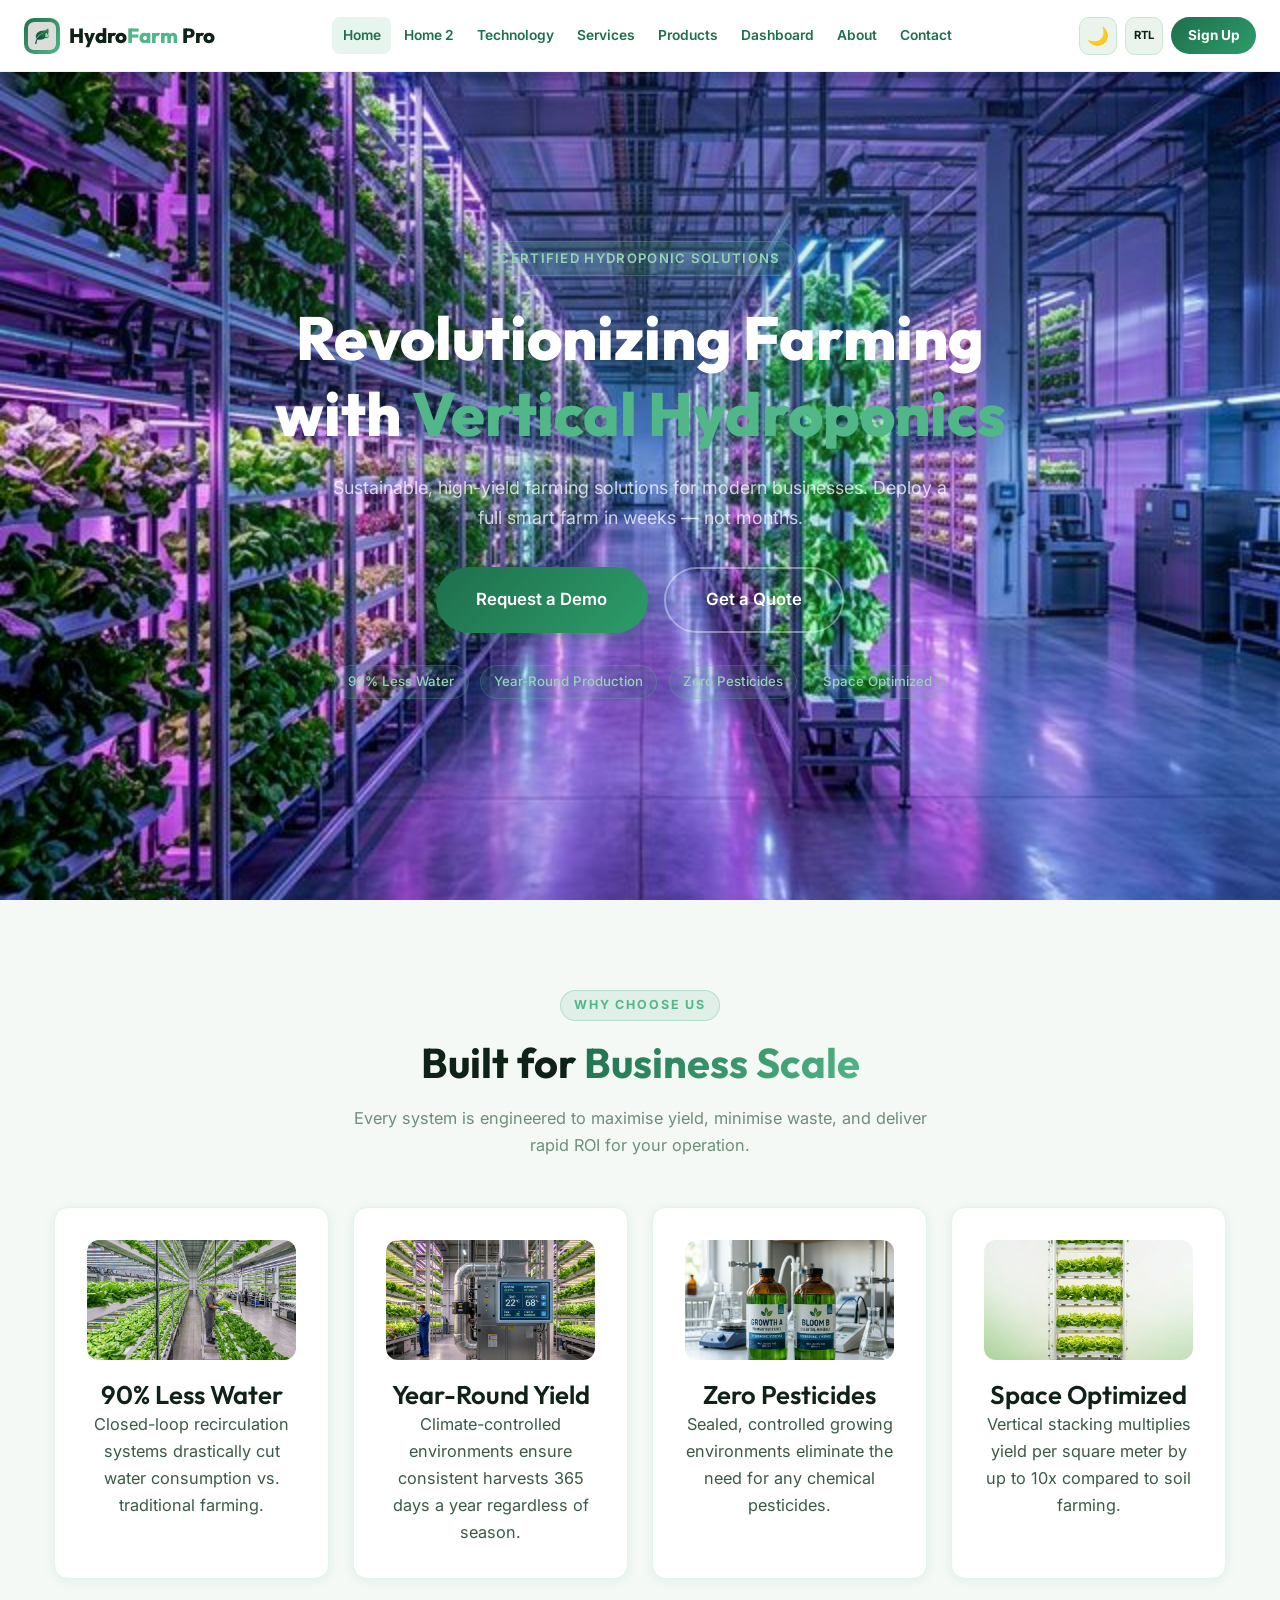
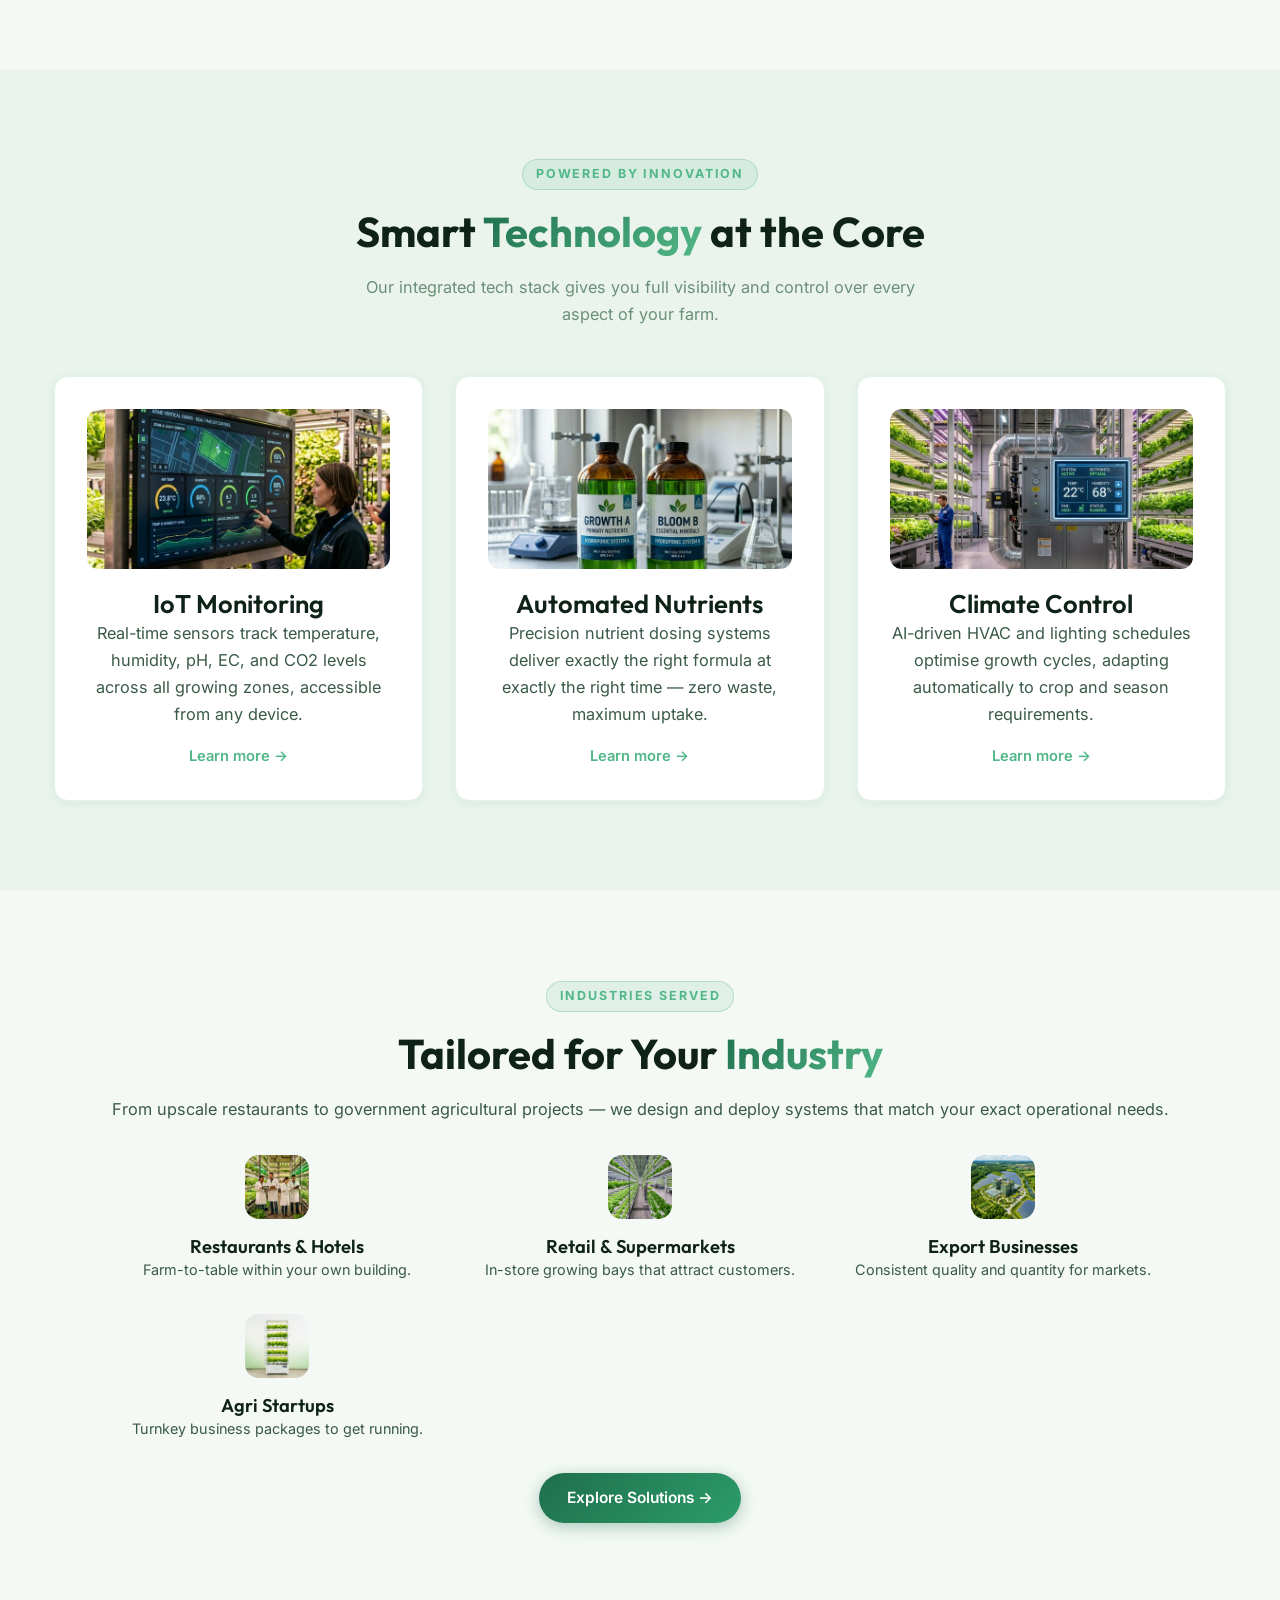
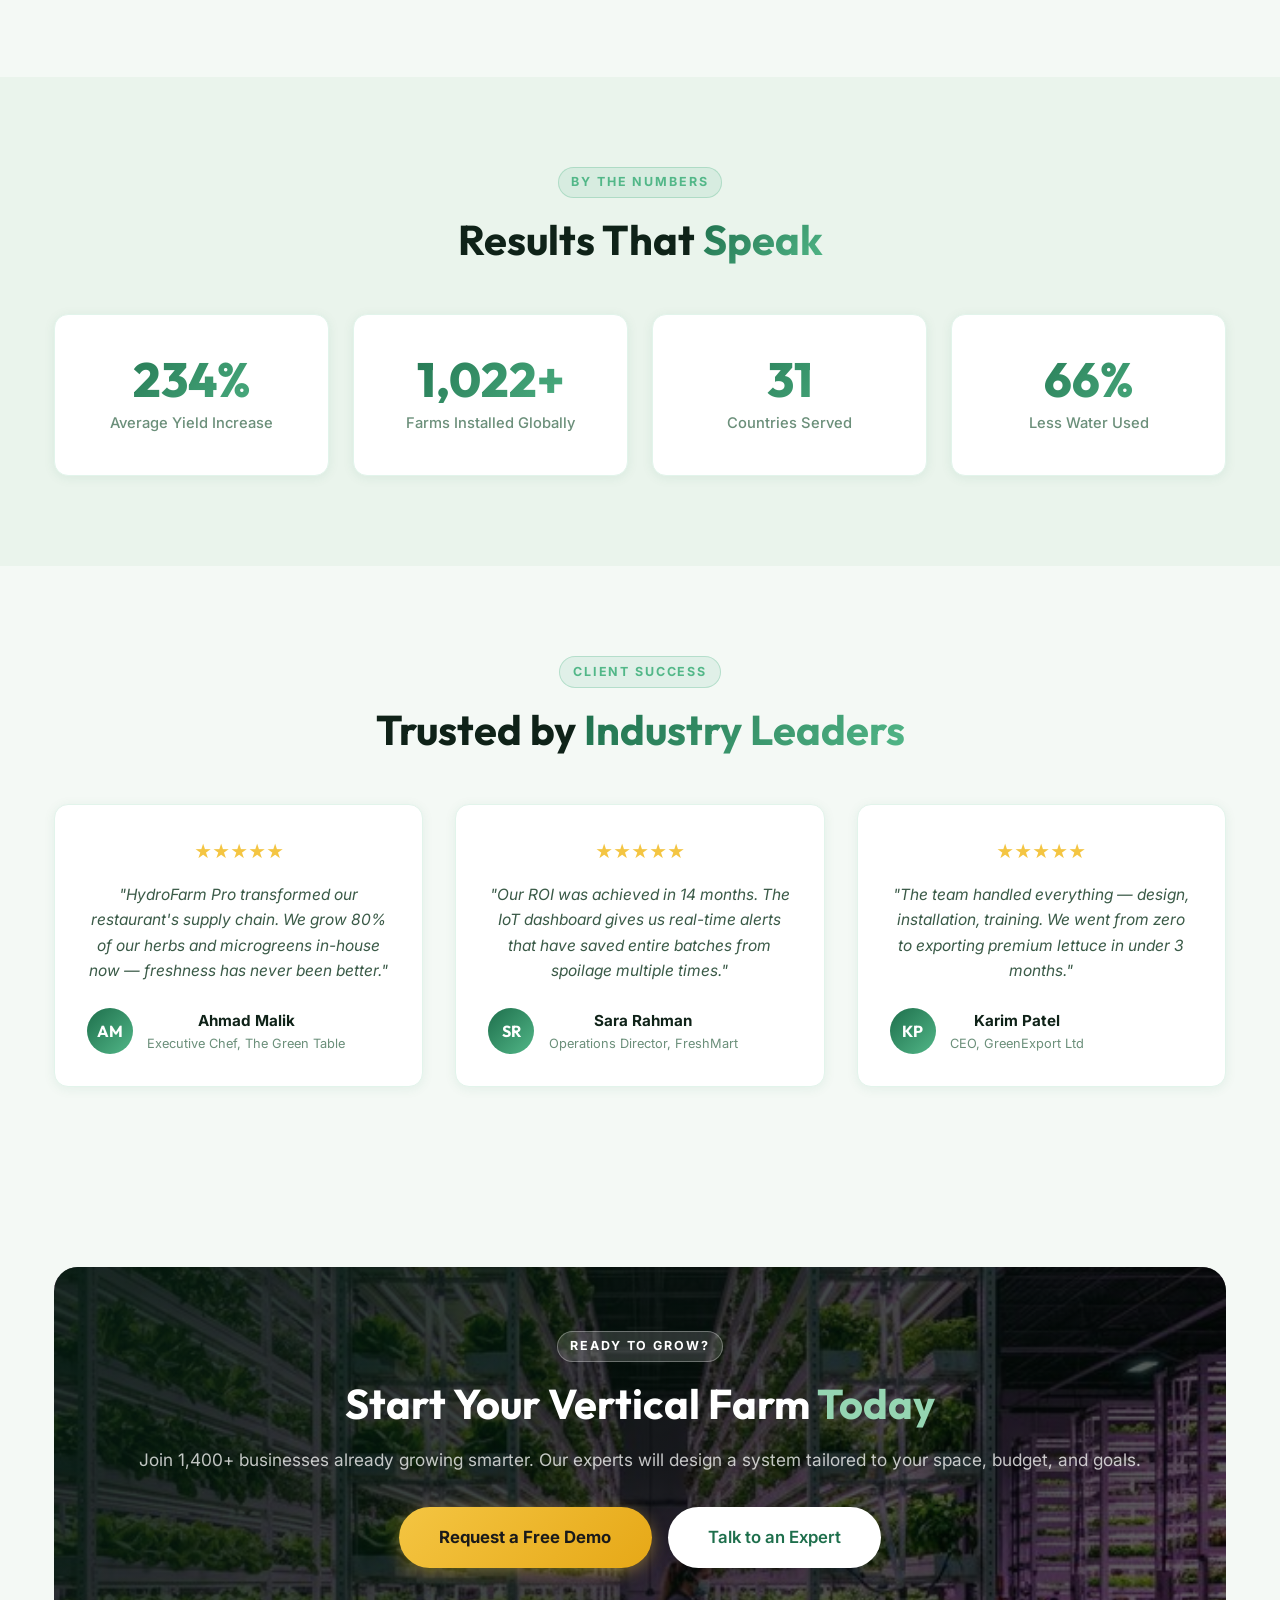
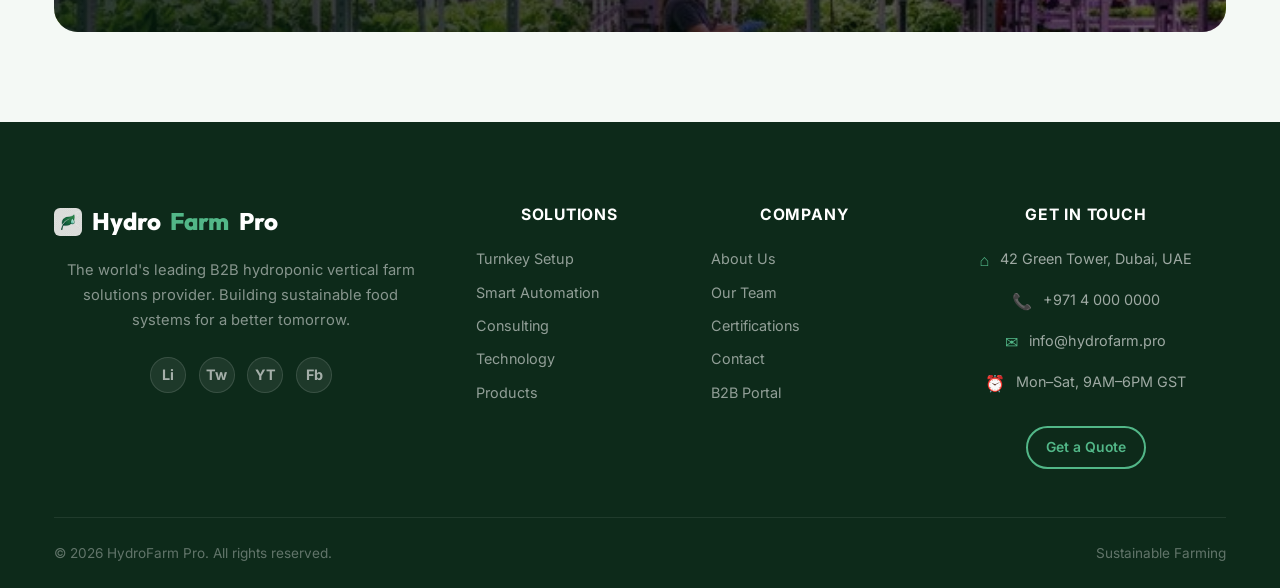
==== commit d730fda2: "add  ṭhe css" ====
--- a/index.html
+++ b/index.html
@@ -52,7 +52,7 @@
 <div class="mobile-menu" id="mobile-menu">
   <div class="mobile-menu-header">
     <a href="index.html" class="nav-logo">
-      <div class="logo-icon"><img src="images/logo_leaf.png" alt="" style="width:24px;height:24px;object-fit:cover;border-radius:5px;"/></div>
+    
       <span class="logo-text">Hydro<span>Farm</span> Pro</span>
     </a>
     <button class="mobile-close" id="mobile-close">&#10005;</button>
@@ -78,8 +78,8 @@
 </div>
 
 <!-- HERO -->
-<section class="hero">
-  <div class="hero-bg"></div>
+<section class="hero text-center">
+  <div class="hero-bg" style="background: url('images/hero_bg_main.png') center/cover no-repeat;"></div>
   <div class="hero-pattern"></div>
   <div class="container">
     <div class="hero-content animate-fadeUp">
@@ -98,9 +98,7 @@
       </div>
     </div>
   </div>
-  <div class="hero-image">
-    <img src="images/hero_vertical_farm.png" alt="Hydroponic vertical farm interior with LED lighting"/>
-  </div>
+ 
 </section>
 
 <!-- KEY HIGHLIGHTS -->
@@ -170,58 +168,30 @@
 <!-- INDUSTRIES -->
 <section class="section">
   <div class="container">
-    <div style="display:grid;grid-template-columns:1fr 1fr;gap:5rem;align-items:center;">
-      <div class="reveal">
+    <div style="display:flex;flex-direction:column;align-items:center;margin-bottom:4rem;">
+      <div class="reveal text-center">
         <div class="section-label">Industries Served</div>
         <h2 class="section-title">Tailored for Your <span class="text-gradient">Industry</span></h2>
         <p style="margin-bottom:2rem;">From upscale restaurants to government agricultural projects — we design and deploy systems that match your exact operational needs.</p>
-        <div style="display:flex;flex-direction:column;gap:1rem;">
-          <div style="display:flex;align-items:flex-start;gap:1rem;">
-            <img src="images/about_team.png" alt="Restaurant farm-to-table" style="width:48px;height:48px;border-radius:10px;object-fit:cover;flex-shrink:0;"/>
-            <div><h4>Restaurants &amp; Hotels</h4><p style="font-size:0.9rem;">Farm-to-table within your own building. Fresher produce, lower costs.</p></div>
+        <div style="display:grid;grid-template-columns:repeat(auto-fit,minmax(250px,1fr));gap:2rem;margin-bottom:2rem;">
+          <div style="display:flex;flex-direction:column;align-items:center;text-align:center;gap:1rem;">
+            <img src="images/about_team.png" alt="Restaurant farm-to-table" style="width:64px;height:64px;border-radius:14px;object-fit:cover;flex-shrink:0;"/>
+            <div><h4>Restaurants &amp; Hotels</h4><p style="font-size:0.9rem;">Farm-to-table within your own building.</p></div>
           </div>
-          <div style="display:flex;align-items:flex-start;gap:1rem;">
-            <img src="images/hero_farm_overview.png" alt="Supermarket fresh produce" style="width:48px;height:48px;border-radius:10px;object-fit:cover;flex-shrink:0;"/>
-            <div><h4>Retail &amp; Supermarkets</h4><p style="font-size:0.9rem;">In-store growing bays that attract customers and eliminate supply chain risk.</p></div>
+          <div style="display:flex;flex-direction:column;align-items:center;text-align:center;gap:1rem;">
+            <img src="images/hero_farm_overview.png" alt="Supermarket fresh produce" style="width:64px;height:64px;border-radius:14px;object-fit:cover;flex-shrink:0;"/>
+            <div><h4>Retail &amp; Supermarkets</h4><p style="font-size:0.9rem;">In-store growing bays that attract customers.</p></div>
           </div>
-          <div style="display:flex;align-items:flex-start;gap:1rem;">
-            <img src="images/about_sustainability.png" alt="Export farm aerial view" style="width:48px;height:48px;border-radius:10px;object-fit:cover;flex-shrink:0;"/>
-            <div><h4>Export Businesses</h4><p style="font-size:0.9rem;">Consistent quality and quantity for premium international markets.</p></div>
+          <div style="display:flex;flex-direction:column;align-items:center;text-align:center;gap:1rem;">
+            <img src="images/about_sustainability.png" alt="Export farm aerial view" style="width:64px;height:64px;border-radius:14px;object-fit:cover;flex-shrink:0;"/>
+            <div><h4>Export Businesses</h4><p style="font-size:0.9rem;">Consistent quality and quantity for markets.</p></div>
           </div>
-          <div style="display:flex;align-items:flex-start;gap:1rem;">
-            <img src="images/product_tower.png" alt="Agri startup vertical farm" style="width:48px;height:48px;border-radius:10px;object-fit:cover;flex-shrink:0;"/>
-            <div><h4>Agri Startups</h4><p style="font-size:0.9rem;">Turnkey business packages to get your venture profitable faster.</p></div>
+          <div style="display:flex;flex-direction:column;align-items:center;text-align:center;gap:1rem;">
+            <img src="images/product_tower.png" alt="Agri startup vertical farm" style="width:64px;height:64px;border-radius:14px;object-fit:cover;flex-shrink:0;"/>
+            <div><h4>Agri Startups</h4><p style="font-size:0.9rem;">Turnkey business packages to get running.</p></div>
           </div>
         </div>
-        <a href="services.html" class="btn btn-primary" style="margin-top:2rem;">Explore Solutions &rarr;</a>
-      </div>
-      <div class="reveal reveal-delay-2">
-        <div class="industries-grid">
-          <div style="text-align:center;">
-            <img src="images/about_team.png" alt="Restaurants" style="width:100%;height:110px;object-fit:cover;border-radius:14px;margin-bottom:0.5rem;"/>
-            <div style="font-weight:700;font-size:0.88rem;">Restaurants</div>
-          </div>
-          <div style="text-align:center;">
-            <img src="images/hero_farm_overview.png" alt="Supermarkets" style="width:100%;height:110px;object-fit:cover;border-radius:14px;margin-bottom:0.5rem;"/>
-            <div style="font-weight:700;font-size:0.88rem;">Supermarkets</div>
-          </div>
-          <div style="text-align:center;">
-            <img src="images/about_sustainability.png" alt="Export farms" style="width:100%;height:110px;object-fit:cover;border-radius:14px;margin-bottom:0.5rem;"/>
-            <div style="font-weight:700;font-size:0.88rem;">Export Farms</div>
-          </div>
-          <div style="text-align:center;">
-            <img src="images/service_turnkey.png" alt="Government projects" style="width:100%;height:110px;object-fit:cover;border-radius:14px;margin-bottom:0.5rem;"/>
-            <div style="font-weight:700;font-size:0.88rem;">Gov Projects</div>
-          </div>
-          <div style="text-align:center;">
-            <img src="images/product_tower.png" alt="Agri startups" style="width:100%;height:110px;object-fit:cover;border-radius:14px;margin-bottom:0.5rem;"/>
-            <div style="font-weight:700;font-size:0.88rem;">Agri Startups</div>
-          </div>
-          <div style="text-align:center;">
-            <img src="images/hero_vertical_farm.png" alt="Urban farming" style="width:100%;height:110px;object-fit:cover;border-radius:14px;margin-bottom:0.5rem;"/>
-            <div style="font-weight:700;font-size:0.88rem;">Urban Farms</div>
-          </div>
-        </div>
+        <a href="services.html" class="btn btn-primary">Explore Solutions &rarr;</a>
       </div>
     </div>
   </div>
@@ -294,7 +264,7 @@
 <!-- CTA BANNER -->
 <section class="section">
   <div class="container">
-    <div class="cta-banner reveal">
+    <div class="cta-banner bg-image reveal" style="background-image: url('images/hero_vertical_farm.png');">
       <div class="section-label" style="color:#fff;background:rgba(255,255,255,0.15);border-color:rgba(255,255,255,0.3);">Ready to Grow?</div>
       <h2>Start Your Vertical Farm <span style="color:var(--accent2)">Today</span></h2>
       <p>Join 1,400+ businesses already growing smarter. Our experts will design a system tailored to your space, budget, and goals.</p>
@@ -316,7 +286,7 @@
           Hydro<span>Farm</span> Pro
         </div>
         <p>The world's leading B2B hydroponic vertical farm solutions provider. Building sustainable food systems for a better tomorrow.</p>
-        <div class="social-links" style="margin-top:1.5rem;">
+        <div class="social-links" style="margin-top:1.5rem;justify-content:center;">
           <a href="#" class="social-link">Li</a>
           <a href="#" class="social-link">Tw</a>
           <a href="#" class="social-link">YT</a>
@@ -346,10 +316,10 @@
       <div>
         <div class="footer-heading">Get In Touch</div>
         <ul class="footer-contact">
-          <li><span>&#8962;</span><span>42 Green Tower, Dubai, UAE</span></li>
-          <li><span>&#128222;</span><span>+971 4 000 0000</span></li>
-          <li><span>&#9993;</span><span>info@hydrofarm.pro</span></li>
-          <li><span>&#9200;</span><span>Mon–Sat, 9AM–6PM GST</span></li>
+          <li style="justify-content:center;"><span>&#8962;</span><span>42 Green Tower, Dubai, UAE</span></li>
+          <li style="justify-content:center;"><span>&#128222;</span><span>+971 4 000 0000</span></li>
+          <li style="justify-content:center;"><span>&#9993;</span><span>info@hydrofarm.pro</span></li>
+          <li style="justify-content:center;"><span>&#9200;</span><span>Mon–Sat, 9AM–6PM GST</span></li>
         </ul>
         <a href="contact.html" class="btn btn-outline btn-sm" style="margin-top:1rem;">Get a Quote</a>
       </div>
--- a/css/style.css
+++ b/css/style.css
@@ -70,6 +70,7 @@
   line-height: 1.65;
   transition: background var(--transition), color var(--transition);
   overflow-x: hidden;
+  text-align: center; /* Global centering as requested */
 }
 [dir="rtl"] { direction: rtl; }
 [dir="rtl"] .nav-links { flex-direction: row-reverse; }
@@ -93,6 +94,8 @@
 .section-alt { background: var(--bg-alt); }
 .section-dark { background: var(--primary-dark); }
 .text-center { text-align: center; }
+.text-left { text-align: left; }
+.text-right { text-align: right; }
 .text-gradient {
   background: linear-gradient(135deg, var(--primary), var(--accent));
   -webkit-background-clip: text; -webkit-text-fill-color: transparent; background-clip: text;
@@ -253,11 +256,11 @@
   background-size: 32px 32px;
   z-index: 1;
 }
-.hero .container { position: relative; z-index: 2; }
-.hero-content { max-width: 660px; }
+.hero .container { position: relative; z-index: 2; width: 100%; display: flex; flex-direction: column; align-items: center; justify-content: center; }
+.hero-content { max-width: 800px; text-align: center; }
 .hero h1 { color: #fff; margin-bottom: 1.3rem; }
-.hero p { color: rgba(255,255,255,0.75); font-size: 1.12rem; margin-bottom: 2.2rem; max-width: 540px; }
-.hero-btns { display: flex; gap: 1rem; flex-wrap: wrap; }
+.hero p { color: rgba(255,255,255,0.75); font-size: 1.12rem; margin: 0 auto 2.2rem; max-width: 640px; }
+.hero-btns { display: flex; gap: 1rem; flex-wrap: wrap; justify-content: center; }
 .hero-badge {
   display: inline-flex; align-items: center; gap: 0.5rem;
   background: rgba(82,183,136,0.18); border: 1px solid rgba(82,183,136,0.35);
@@ -276,7 +279,7 @@
 
 /* ── Floating Feature Chips ── */
 .floating-chips {
-  display: flex; flex-wrap: wrap; gap: 0.7rem;
+  display: flex; flex-wrap: wrap; gap: 0.7rem; justify-content: center;
   margin-top: 2rem;
 }
 .chip {
@@ -294,7 +297,14 @@
 }
 .cta-banner::before {
   content: ''; position: absolute; inset: 0;
-  background: radial-gradient(ellipse at 50% 50%, rgba(82,183,136,0.25), transparent 70%);
+  background: linear-gradient(135deg, rgba(20,77,54,0.85), rgba(30,111,76,0.75));
+  z-index: 0;
+}
+.cta-banner.bg-image {
+  background-size: cover; background-position: center; border: none;
+}
+.cta-banner.bg-image::before {
+  background: linear-gradient(135deg, rgba(5,26,16,0.9), rgba(0,0,0,0.6));
 }
 .cta-banner > * { position: relative; z-index: 1; }
 .cta-banner h2 { color: #fff; margin-bottom: 1rem; }
@@ -366,8 +376,8 @@
 }
 .pricing-price { font-family: 'Outfit',sans-serif; font-size: 3rem; font-weight: 800; line-height: 1; margin: 1.5rem 0; }
 .pricing-price sup { font-size: 1.2rem; vertical-align: super; }
-.pricing-list { text-align: left; margin: 1.5rem 0; }
-.pricing-list li { padding: 0.5rem 0; font-size: 0.93rem; color: var(--text-secondary); border-bottom: 1px solid var(--border-light); display: flex; align-items: center; gap: 0.6rem; }
+.pricing-list { text-align: left; margin: 1.5rem 0; display: inline-block; width: 100%; }
+.pricing-list li { padding: 0.5rem 0; font-size: 0.93rem; color: var(--text-secondary); border-bottom: 1px solid var(--border-light); display: flex; align-items: center; justify-content: center; gap: 0.6rem; }
 .pricing-list li::before { content: '✓'; color: var(--accent); font-weight: 700; }
 
 /* ── Accordion ── */
@@ -477,11 +487,11 @@
   width: 48px; height: 48px; border-radius: 12px;
   background: rgba(82,183,136,0.12); border: 1px solid rgba(82,183,136,0.25);
   display: flex; align-items: center; justify-content: center;
-  font-size: 1.3rem; flex-shrink: 0;
+  font-size: 1.3rem; flex-shrink: 0; margin: 0 auto;
 }
 
 /* ── Industry / Feature Tabs ── */
-.tabs { display: flex; gap: 0.5rem; flex-wrap: wrap; margin-bottom: 2.5rem; }
+.tabs { display: flex; gap: 0.5rem; flex-wrap: wrap; justify-content: center; margin-bottom: 2.5rem; }
 .tab-btn {
   padding: 0.55em 1.3em; border-radius: 50px;
   font-size: 0.9rem; font-weight: 600; color: var(--text-muted);
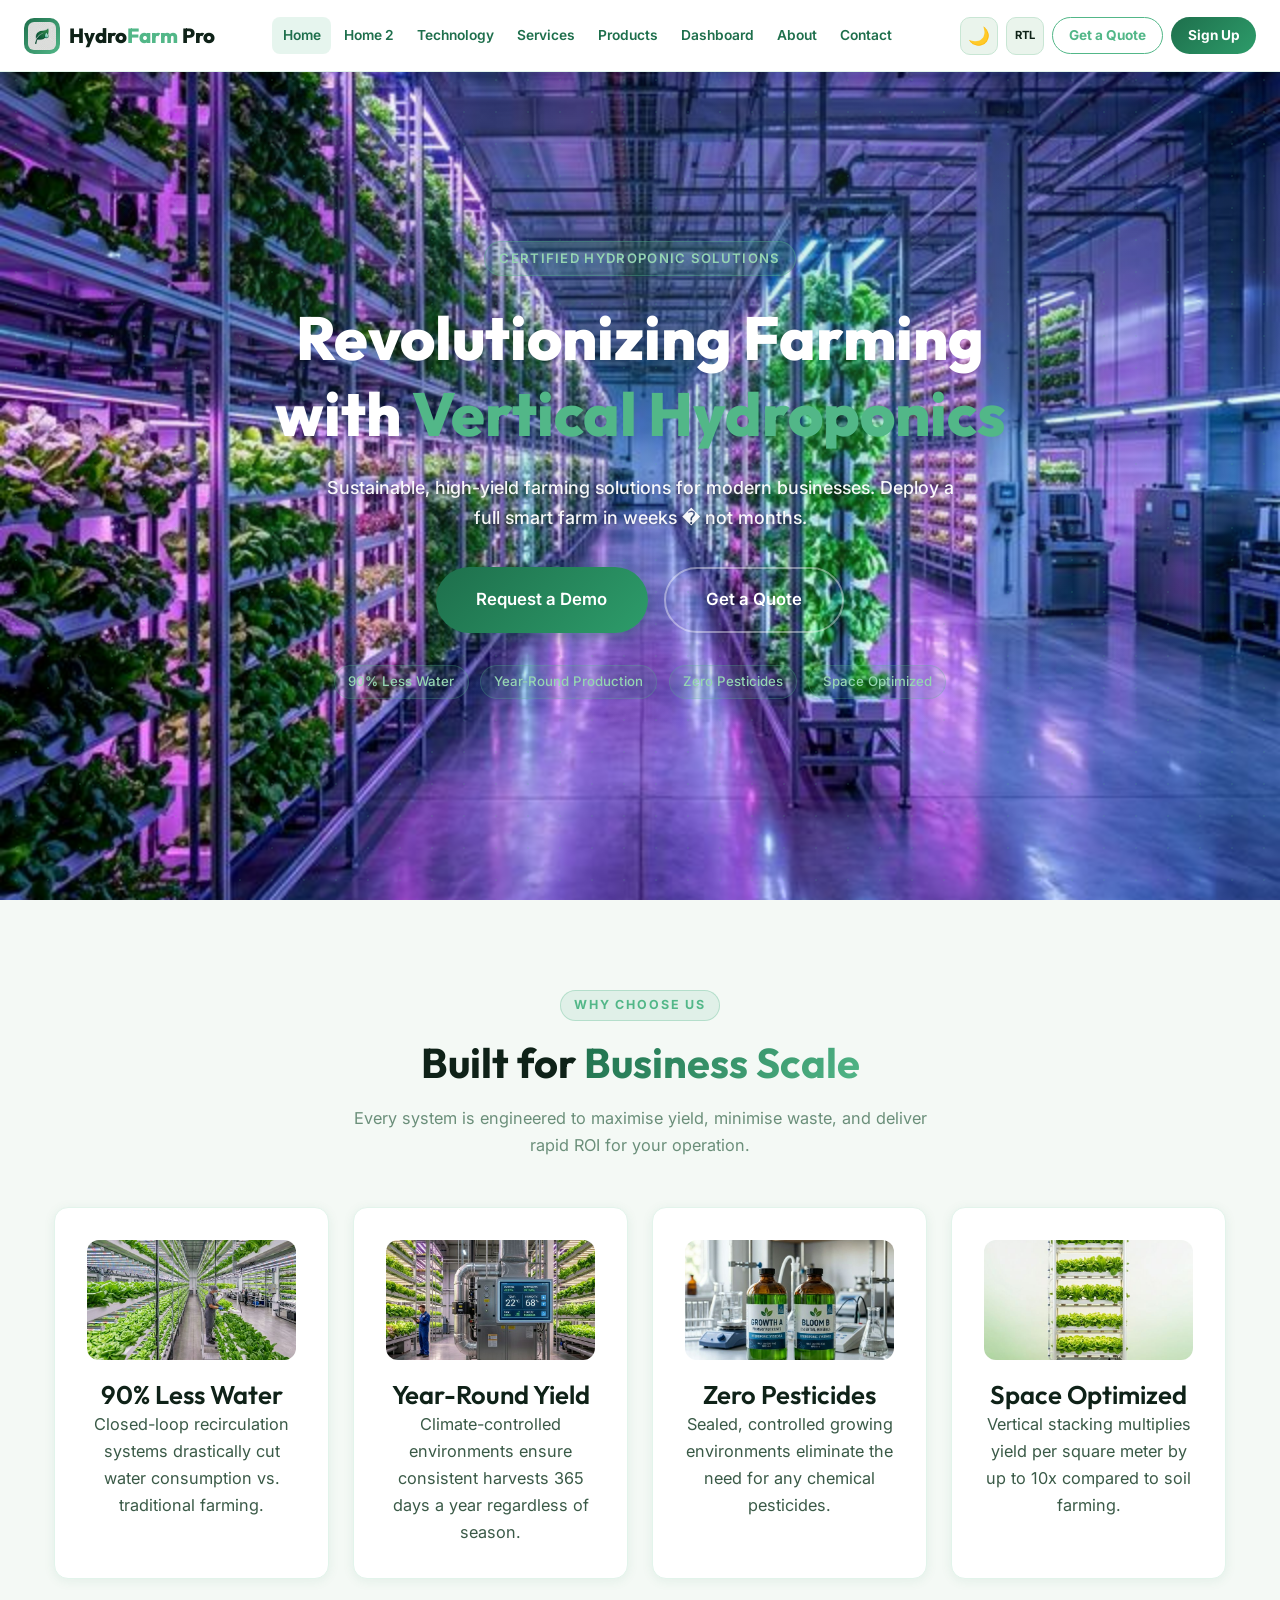
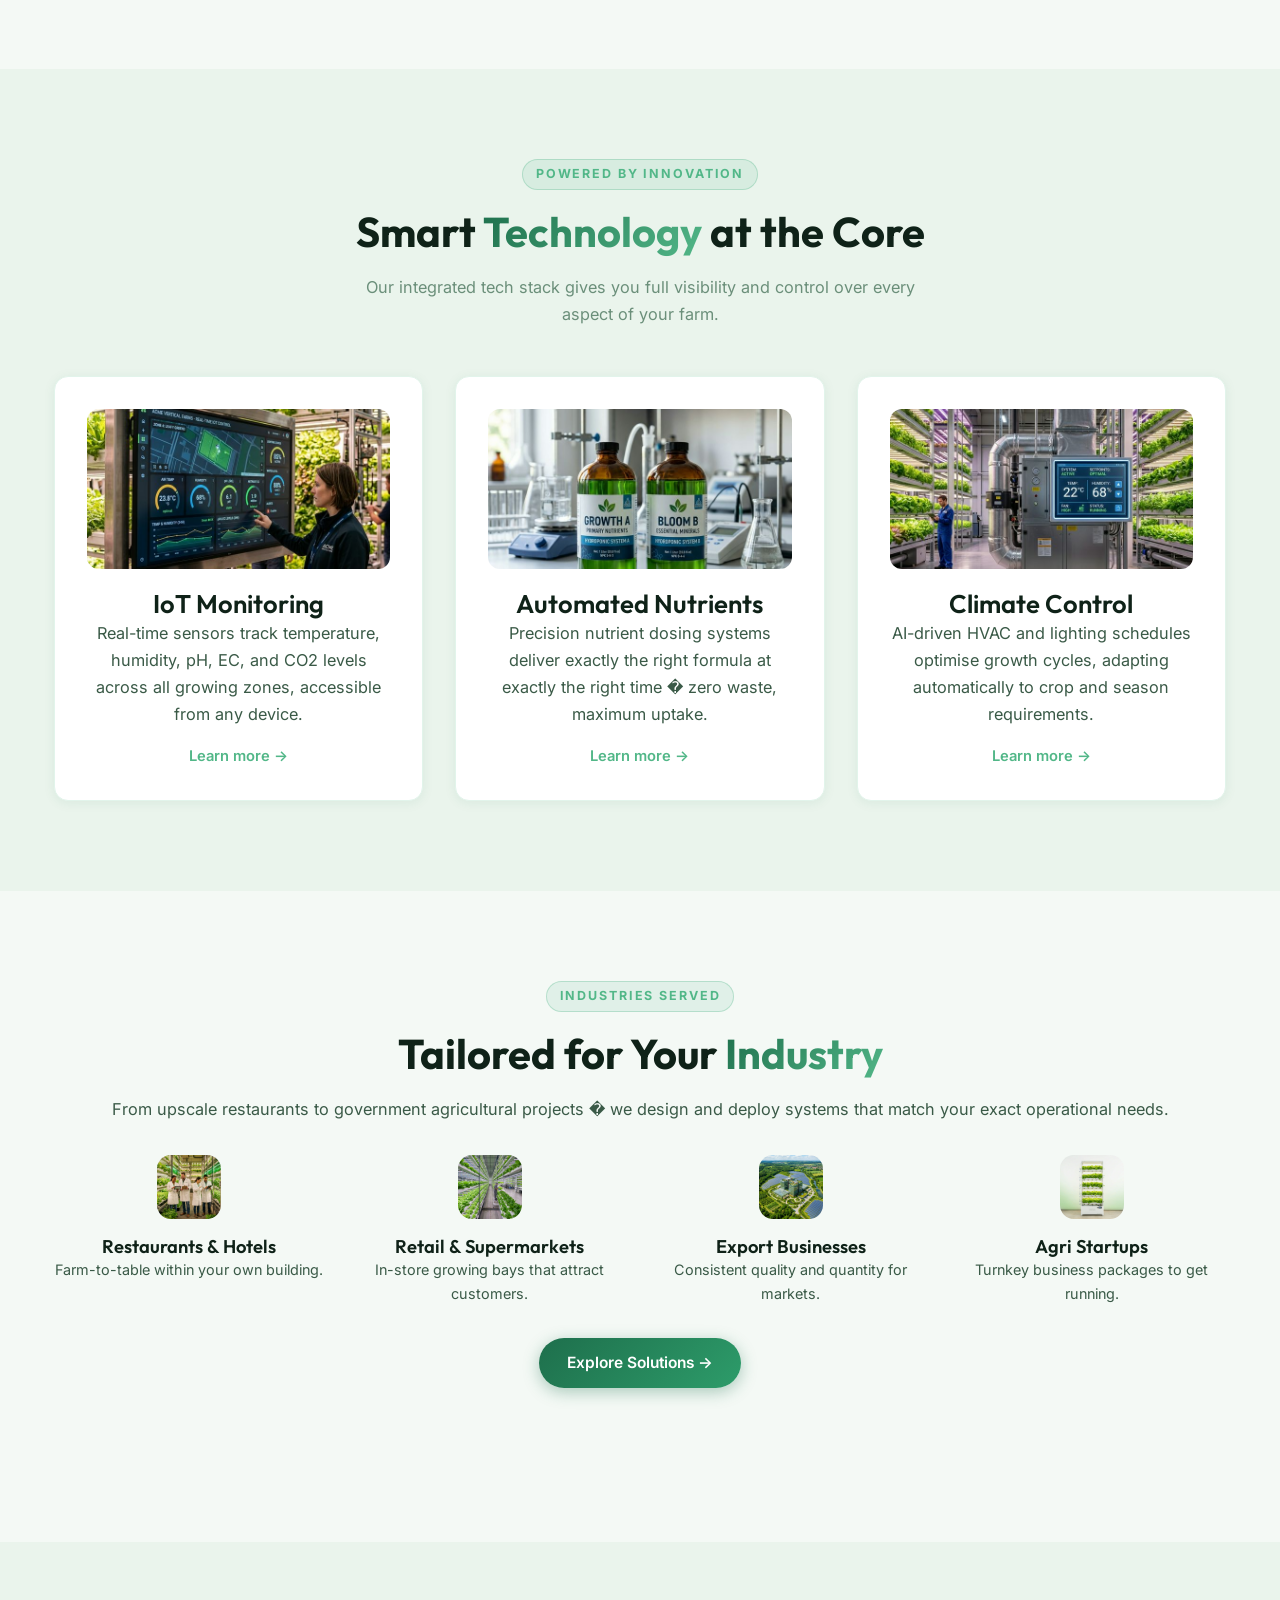
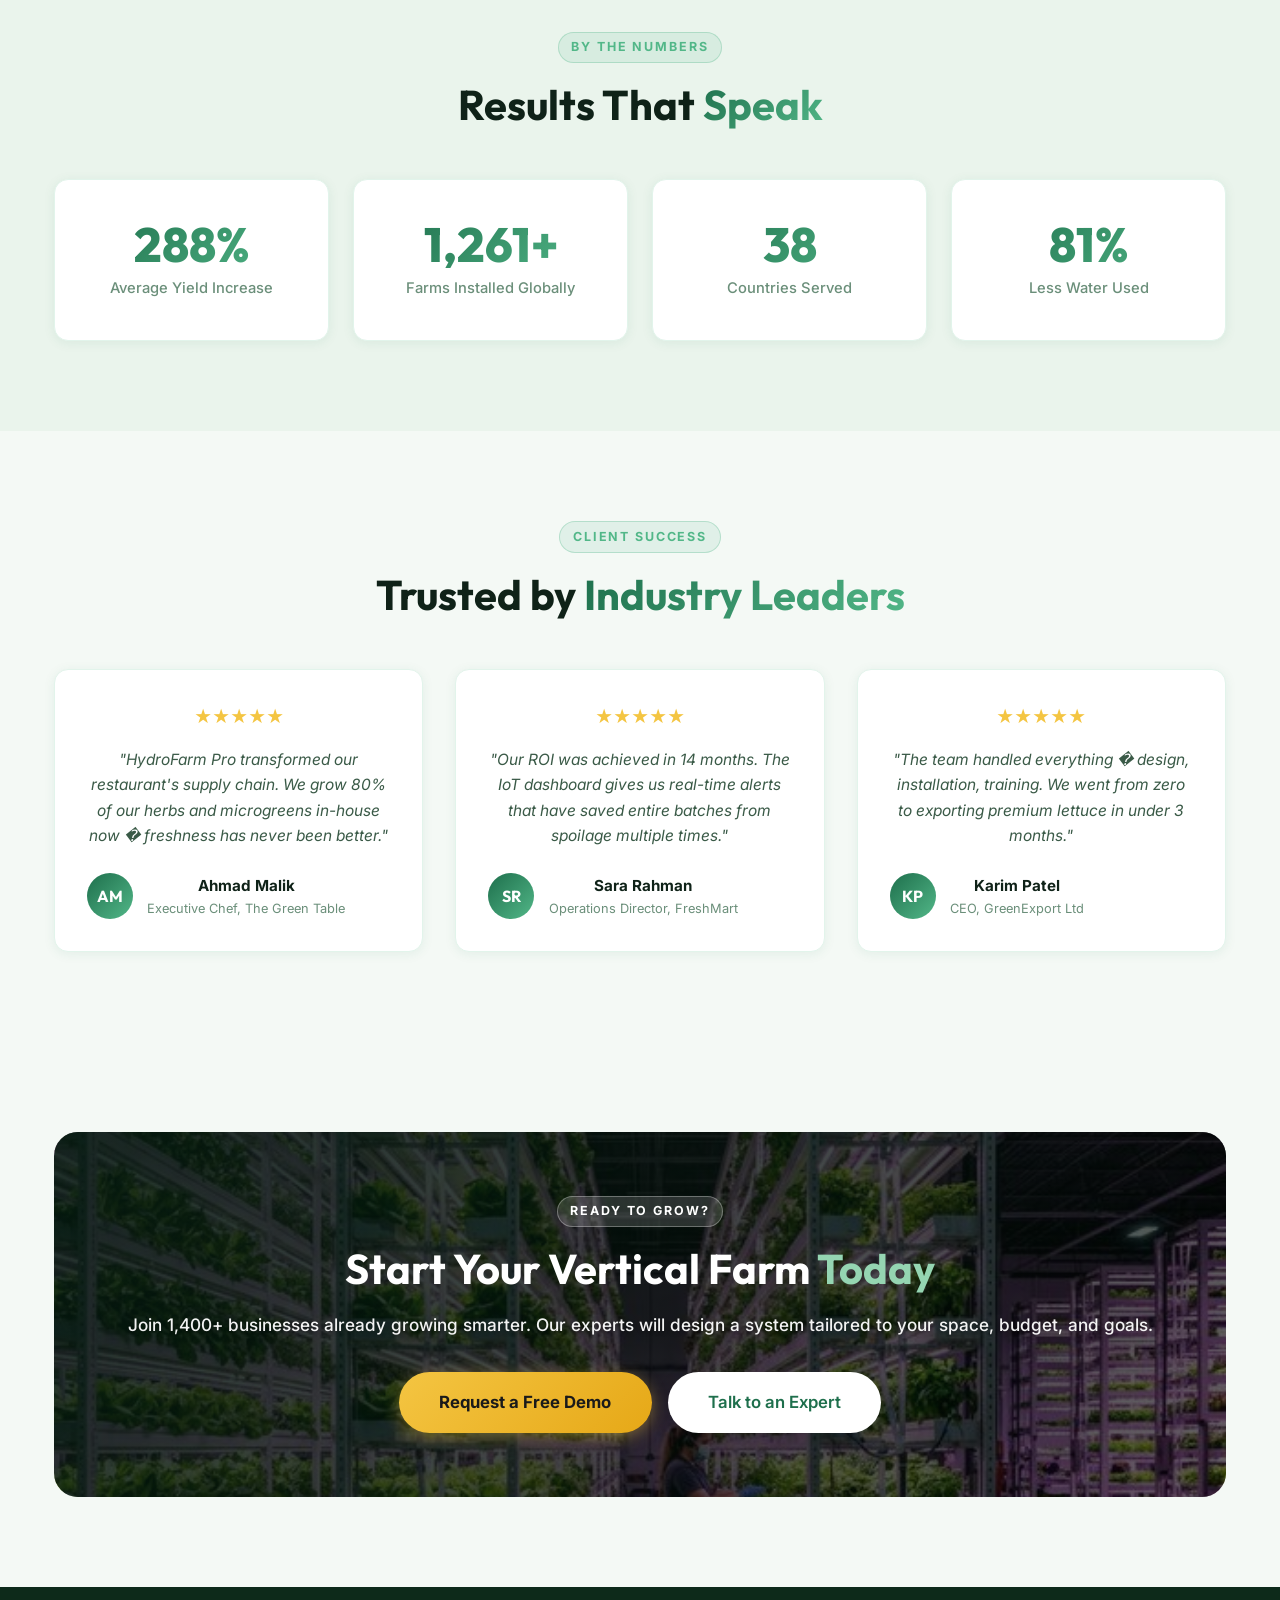
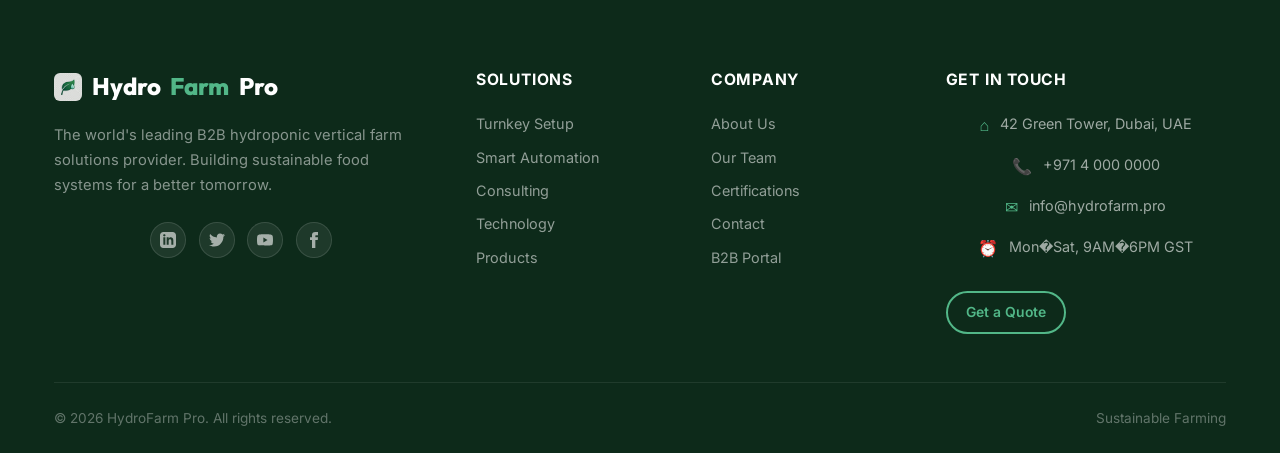
==== commit 1fd9d6d2: "add the menadd the humber menu u sections" ====
--- a/index.html
+++ b/index.html
@@ -3,8 +3,9 @@
 <head>
   <meta charset="UTF-8"/>
   <meta name="viewport" content="width=device-width, initial-scale=1.0"/>
-  <title>HydroFarm Pro — Revolutionizing Vertical Farming</title>
-  <meta name="description" content="B2B Hydroponic Vertical Farm solutions — sustainable, high-yield farming for modern businesses. IoT monitoring, automated nutrition, climate control."/>
+  <title>HydroFarm Pro � Revolutionizing Vertical Farming</title>
+  <link rel="icon" href="images/logo_leaf.png" type="image/png"/>
+  <meta name="description" content="B2B Hydroponic Vertical Farm solutions � sustainable, high-yield farming for modern businesses. IoT monitoring, automated nutrition, climate control."/>
   <link rel="stylesheet" href="css/style.css"/>
   <link rel="stylesheet" href="css/nav.css"/>
   <style>
@@ -37,6 +38,7 @@
     <div class="nav-actions">
       <button class="icon-btn" data-theme-toggle title="Toggle Dark Mode">&#9681;</button>
       <button class="icon-btn" data-rtl-toggle id="rtl-label" title="Toggle RTL">RTL</button>
+      <a href="contact.html" class="nav-quote-btn">Get a Quote</a>
       <a href="signup.html" class="nav-link nav-signup-btn">Sign Up</a>
       <button class="hamburger" id="hamburger" aria-label="Open Menu">
         <span class="hamburger-line"></span>
@@ -85,7 +87,7 @@
     <div class="hero-content animate-fadeUp">
       <div class="hero-badge">Certified Hydroponic Solutions</div>
       <h1>Revolutionizing Farming with <span style="color:var(--accent)">Vertical Hydroponics</span></h1>
-      <p>Sustainable, high-yield farming solutions for modern businesses. Deploy a full smart farm in weeks — not months.</p>
+      <p>Sustainable, high-yield farming solutions for modern businesses. Deploy a full smart farm in weeks � not months.</p>
       <div class="hero-btns">
         <a href="contact.html" class="btn btn-primary btn-lg">Request a Demo</a>
         <a href="contact.html" class="btn btn-outline btn-lg" style="border-color:rgba(255,255,255,0.4);color:#fff;">Get a Quote</a>
@@ -152,7 +154,7 @@
       <div class="card reveal reveal-delay-2">
         <img src="images/product_nutrients.png" alt="Automated nutrient delivery" style="width:100%;height:160px;object-fit:cover;border-radius:12px;margin-bottom:1.2rem;"/>
         <h3>Automated Nutrients</h3>
-        <p>Precision nutrient dosing systems deliver exactly the right formula at exactly the right time — zero waste, maximum uptake.</p>
+        <p>Precision nutrient dosing systems deliver exactly the right formula at exactly the right time � zero waste, maximum uptake.</p>
         <a href="technology.html" style="color:var(--accent);font-weight:600;font-size:0.92rem;display:inline-flex;align-items:center;gap:0.3rem;margin-top:1rem;">Learn more &rarr;</a>
       </div>
       <div class="card reveal reveal-delay-3">
@@ -172,21 +174,21 @@
       <div class="reveal text-center">
         <div class="section-label">Industries Served</div>
         <h2 class="section-title">Tailored for Your <span class="text-gradient">Industry</span></h2>
-        <p style="margin-bottom:2rem;">From upscale restaurants to government agricultural projects — we design and deploy systems that match your exact operational needs.</p>
-        <div style="display:grid;grid-template-columns:repeat(auto-fit,minmax(250px,1fr));gap:2rem;margin-bottom:2rem;">
-          <div style="display:flex;flex-direction:column;align-items:center;text-align:center;gap:1rem;">
+        <p style="margin-bottom:2rem;">From upscale restaurants to government agricultural projects � we design and deploy systems that match your exact operational needs.</p>
+        <div style="display:flex;flex-wrap:wrap;justify-content:center;gap:2rem;margin-bottom:2rem;">
+          <div style="display:flex;flex-direction:column;align-items:center;text-align:center;gap:1rem;flex:1 1 250px;max-width:280px;">
             <img src="images/about_team.png" alt="Restaurant farm-to-table" style="width:64px;height:64px;border-radius:14px;object-fit:cover;flex-shrink:0;"/>
             <div><h4>Restaurants &amp; Hotels</h4><p style="font-size:0.9rem;">Farm-to-table within your own building.</p></div>
           </div>
-          <div style="display:flex;flex-direction:column;align-items:center;text-align:center;gap:1rem;">
+          <div style="display:flex;flex-direction:column;align-items:center;text-align:center;gap:1rem;flex:1 1 250px;max-width:280px;">
             <img src="images/hero_farm_overview.png" alt="Supermarket fresh produce" style="width:64px;height:64px;border-radius:14px;object-fit:cover;flex-shrink:0;"/>
             <div><h4>Retail &amp; Supermarkets</h4><p style="font-size:0.9rem;">In-store growing bays that attract customers.</p></div>
           </div>
-          <div style="display:flex;flex-direction:column;align-items:center;text-align:center;gap:1rem;">
+          <div style="display:flex;flex-direction:column;align-items:center;text-align:center;gap:1rem;flex:1 1 250px;max-width:280px;">
             <img src="images/about_sustainability.png" alt="Export farm aerial view" style="width:64px;height:64px;border-radius:14px;object-fit:cover;flex-shrink:0;"/>
             <div><h4>Export Businesses</h4><p style="font-size:0.9rem;">Consistent quality and quantity for markets.</p></div>
           </div>
-          <div style="display:flex;flex-direction:column;align-items:center;text-align:center;gap:1rem;">
+          <div style="display:flex;flex-direction:column;align-items:center;text-align:center;gap:1rem;flex:1 1 250px;max-width:280px;">
             <img src="images/product_tower.png" alt="Agri startup vertical farm" style="width:64px;height:64px;border-radius:14px;object-fit:cover;flex-shrink:0;"/>
             <div><h4>Agri Startups</h4><p style="font-size:0.9rem;">Turnkey business packages to get running.</p></div>
           </div>
@@ -235,7 +237,7 @@
     <div class="grid-3" style="margin-top:3rem;">
       <div class="testimonial-card reveal reveal-delay-1">
         <div class="test-stars" style="color:var(--gold);font-size:1.1rem;margin-bottom:1rem;">&#9733;&#9733;&#9733;&#9733;&#9733;</div>
-        <p class="test-text">"HydroFarm Pro transformed our restaurant's supply chain. We grow 80% of our herbs and microgreens in-house now — freshness has never been better."</p>
+        <p class="test-text">"HydroFarm Pro transformed our restaurant's supply chain. We grow 80% of our herbs and microgreens in-house now � freshness has never been better."</p>
         <div class="test-author">
           <div class="test-avatar">AM</div>
           <div><div class="test-name">Ahmad Malik</div><div class="test-role">Executive Chef, The Green Table</div></div>
@@ -251,7 +253,7 @@
       </div>
       <div class="testimonial-card reveal reveal-delay-3">
         <div class="test-stars" style="color:var(--gold);font-size:1.1rem;margin-bottom:1rem;">&#9733;&#9733;&#9733;&#9733;&#9733;</div>
-        <p class="test-text">"The team handled everything — design, installation, training. We went from zero to exporting premium lettuce in under 3 months."</p>
+        <p class="test-text">"The team handled everything � design, installation, training. We went from zero to exporting premium lettuce in under 3 months."</p>
         <div class="test-author">
           <div class="test-avatar">KP</div>
           <div><div class="test-name">Karim Patel</div><div class="test-role">CEO, GreenExport Ltd</div></div>
@@ -287,10 +289,10 @@
         </div>
         <p>The world's leading B2B hydroponic vertical farm solutions provider. Building sustainable food systems for a better tomorrow.</p>
         <div class="social-links" style="margin-top:1.5rem;justify-content:center;">
-          <a href="#" class="social-link">Li</a>
-          <a href="#" class="social-link">Tw</a>
-          <a href="#" class="social-link">YT</a>
-          <a href="#" class="social-link">Fb</a>
+          <a href="#" class="social-link"><svg width="16" height="16" fill="currentColor" viewBox="0 0 24 24"><path d="M19 0h-14c-2.761 0-5 2.239-5 5v14c0 2.761 2.239 5 5 5h14c2.762 0 5-2.239 5-5v-14c0-2.761-2.238-5-5-5zm-11 19h-3v-11h3v11zm-1.5-12.268c-.966 0-1.75-.79-1.75-1.764s.784-1.764 1.75-1.764 1.75.79 1.75 1.764-.783 1.764-1.75 1.764zm13.5 12.268h-3v-5.604c0-3.368-4-3.113-4 0v5.604h-3v-11h3v1.765c1.396-2.586 7-2.777 7 2.476v6.759z"/></svg></a>
+          <a href="#" class="social-link"><svg width="16" height="16" fill="currentColor" viewBox="0 0 24 24"><path d="M24 4.557c-.883.392-1.832.656-2.828.775 1.017-.609 1.798-1.574 2.165-2.724-.951.564-2.005.974-3.127 1.195-.897-.957-2.178-1.555-3.594-1.555-3.179 0-5.515 2.966-4.797 6.045-4.091-.205-7.719-2.165-10.148-5.144-1.29 2.213-.669 5.108 1.523 6.574-.806-.026-1.566-.247-2.229-.616-.054 2.281 1.581 4.415 3.949 4.89-.693.188-1.452.232-2.224.084.626 1.956 2.444 3.379 4.6 3.419-2.07 1.623-4.678 2.348-7.29 2.04 2.179 1.397 4.768 2.212 7.548 2.212 9.142 0 14.307-7.721 13.995-14.646.962-.695 1.797-1.562 2.457-2.549z"/></svg></a>
+          <a href="#" class="social-link"><svg width="16" height="16" fill="currentColor" viewBox="0 0 24 24"><path d="M23.498 6.186a3.016 3.016 0 0 0-2.122-2.136C19.505 3.5 12 3.5 12 3.5s-7.505 0-9.377.55a3.016 3.016 0 0 0-2.122 2.136C0 8.07 0 12 0 12s0 3.93.501 5.814a3.016 3.016 0 0 0 2.122 2.136c1.871.55 9.377.55 9.377.55s7.505 0 9.377-.55a3.016 3.016 0 0 0 2.122-2.136C24 15.93 24 12 24 12s0-3.93-.502-5.814zM9.545 15.568V8.432L15.818 12l-6.273 3.568z"/></svg></a>
+          <a href="#" class="social-link"><svg width="16" height="16" fill="currentColor" viewBox="0 0 24 24"><path d="M9 8h-3v4h3v12h5v-12h3.642l.358-4h-4v-1.667c0-.955.192-1.333 1.115-1.333h2.885v-5h-3.808c-3.596 0-5.192 1.583-5.192 4.615v3.385z"/></svg></a>
         </div>
       </div>
       <div>
@@ -319,7 +321,7 @@
           <li style="justify-content:center;"><span>&#8962;</span><span>42 Green Tower, Dubai, UAE</span></li>
           <li style="justify-content:center;"><span>&#128222;</span><span>+971 4 000 0000</span></li>
           <li style="justify-content:center;"><span>&#9993;</span><span>info@hydrofarm.pro</span></li>
-          <li style="justify-content:center;"><span>&#9200;</span><span>Mon–Sat, 9AM–6PM GST</span></li>
+          <li style="justify-content:center;"><span>&#9200;</span><span>Mon�Sat, 9AM�6PM GST</span></li>
         </ul>
         <a href="contact.html" class="btn btn-outline btn-sm" style="margin-top:1rem;">Get a Quote</a>
       </div>
--- a/css/style.css
+++ b/css/style.css
@@ -108,9 +108,18 @@
 @media (max-width: 900px) {
   .grid-4 { grid-template-columns: repeat(2,1fr); }
   .grid-3 { grid-template-columns: repeat(2,1fr); }
+  .grid-3 > *:last-child:nth-child(odd) {
+    grid-column: 1 / -1;
+    justify-self: center;
+    width: calc(50% - 1rem);
+  }
 }
 @media (max-width: 600px) {
   .grid-4, .grid-3, .grid-2 { grid-template-columns: 1fr; }
+  .grid-3 > *:last-child:nth-child(odd) {
+    grid-column: auto;
+    width: 100%;
+  }
   .section { padding: 60px 0; }
 }
 
@@ -259,8 +268,12 @@
 .hero .container { position: relative; z-index: 2; width: 100%; display: flex; flex-direction: column; align-items: center; justify-content: center; }
 .hero-content { max-width: 800px; text-align: center; }
 .hero h1 { color: #fff; margin-bottom: 1.3rem; }
-.hero p { color: rgba(255,255,255,0.75); font-size: 1.12rem; margin: 0 auto 2.2rem; max-width: 640px; }
+.hero p { color: rgba(255,255,255,0.95); font-weight: 500; text-shadow: 0 2px 5px rgba(0,0,0,0.4); font-size: 1.12rem; margin: 0 auto 2.2rem; max-width: 640px; }
 .hero-btns { display: flex; gap: 1rem; flex-wrap: wrap; justify-content: center; }
+@media (max-width: 600px) {
+  .hero-btns { flex-direction: column; align-items: stretch; width: 100%; padding: 0 1rem; }
+  .hero-btns .btn { width: 100%; justify-content: center; }
+}
 .hero-badge {
   display: inline-flex; align-items: center; gap: 0.5rem;
   background: rgba(82,183,136,0.18); border: 1px solid rgba(82,183,136,0.35);
@@ -308,8 +321,12 @@
 }
 .cta-banner > * { position: relative; z-index: 1; }
 .cta-banner h2 { color: #fff; margin-bottom: 1rem; }
-.cta-banner p { color: rgba(255,255,255,0.75); margin-bottom: 2rem; font-size: 1.08rem; }
+.cta-banner p { color: rgba(255,255,255,0.95); font-weight: 500; text-shadow: 0 2px 4px rgba(0,0,0,0.3); margin-bottom: 2rem; font-size: 1.08rem; }
 .cta-btns { display: flex; gap: 1rem; flex-wrap: wrap; justify-content: center; }
+@media (max-width: 600px) {
+  .cta-btns { flex-direction: column; align-items: stretch; width: 100%; padding: 0 1rem; }
+  .cta-btns .btn { width: 100%; justify-content: center; }
+}
 
 /* ── Timeline ── */
 .timeline {
@@ -406,7 +423,7 @@
 }
 .page-hero .container { position: relative; z-index: 2; }
 .page-hero h1 { color: #fff; margin-bottom: 1rem; }
-.page-hero p { color: rgba(255,255,255,0.75); max-width: 560px; margin: 0 auto; font-size: 1.08rem; }
+.page-hero p { color: rgba(255,255,255,0.95); font-weight: 500; text-shadow: 0 2px 5px rgba(0,0,0,0.4); max-width: 560px; margin: 0 auto; font-size: 1.08rem; }
 .breadcrumb { display: flex; align-items: center; gap: 0.5rem; justify-content: center; margin-bottom: 1.5rem; font-size: 0.85rem; }
 .breadcrumb a { color: rgba(255,255,255,0.6); }
 .breadcrumb a:hover { color: var(--accent2); }
@@ -420,6 +437,7 @@
 .footer-grid {
   display: grid; grid-template-columns: 2fr 1fr 1fr 1.5fr; gap: 3rem;
   padding-bottom: 3rem; border-bottom: 1px solid rgba(255,255,255,0.08);
+  text-align: left;
 }
 @media (max-width:900px) { .footer-grid { grid-template-columns: 1fr 1fr; gap: 2rem; } }
 @media (max-width:600px) { .footer-grid { grid-template-columns: 1fr; } }
--- a/css/nav.css
+++ b/css/nav.css
@@ -66,6 +66,15 @@
   transition: all var(--transition);
 }
 .nav-signup-btn:hover { transform: translateY(-1px); box-shadow: 0 4px 16px rgba(30,111,76,0.35); background: rgba(82,183,136,0.14) !important; color: var(--accent) !important; }
+
+.nav-quote-btn {
+  padding: 0.45em 1.2em;
+  border: 1.5px solid var(--accent);
+  color: var(--accent) !important; border-radius: 50px; font-size: 0.85rem; font-weight: 700;
+  transition: all var(--transition);
+  text-decoration: none;
+}
+.nav-quote-btn:hover { background: var(--accent); color: #fff !important; transform: translateY(-1px); box-shadow: 0 4px 16px rgba(82,183,136,0.25); }
 
 /* ── Icon Buttons (theme, RTL) ── */
 .icon-btn {
@@ -181,7 +190,5 @@
 @media (max-width: 1024px) {
   .nav-links { display: none; }
   .hamburger { display: flex; }
+  .nav-actions .icon-btn, .nav-actions .nav-signup-btn, .nav-actions .nav-quote-btn { display: none; }
 }
-@media (max-width: 480px) {
-  .nav-actions .icon-btn { display: none; }
-}
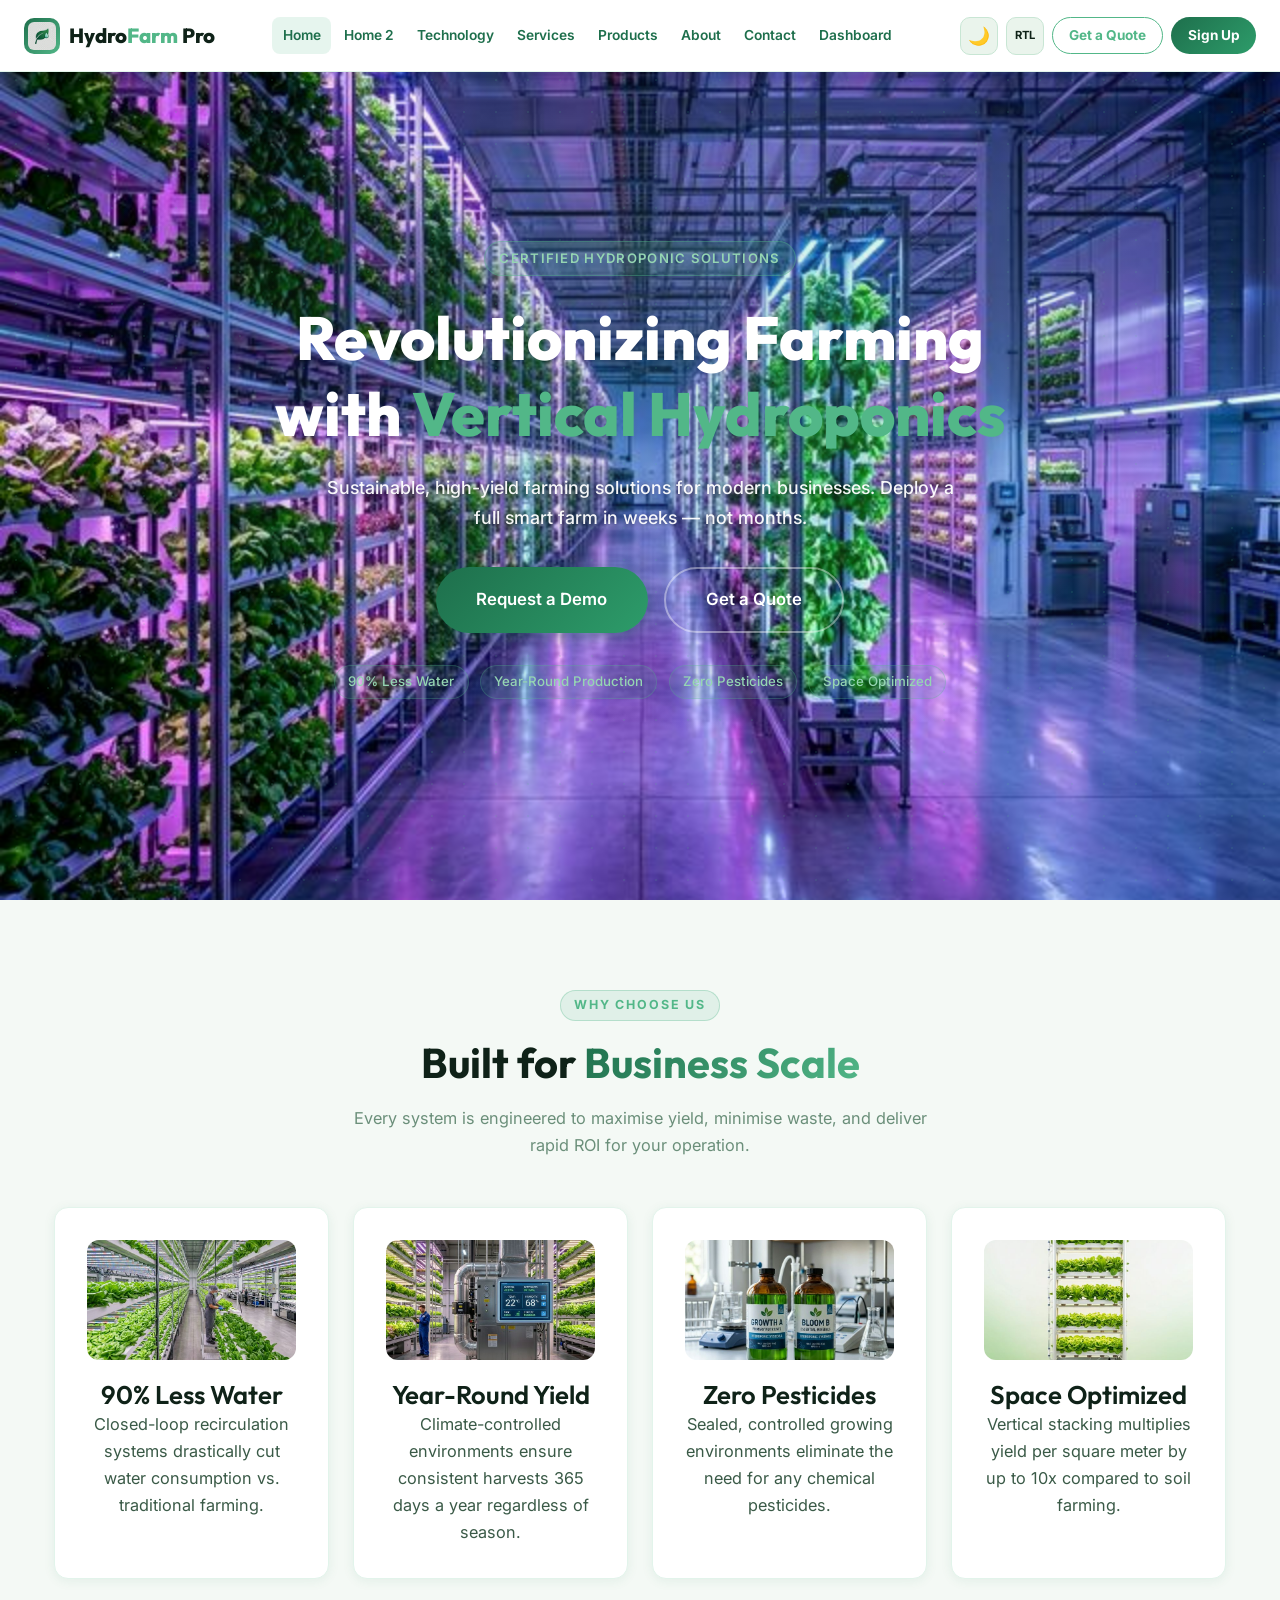
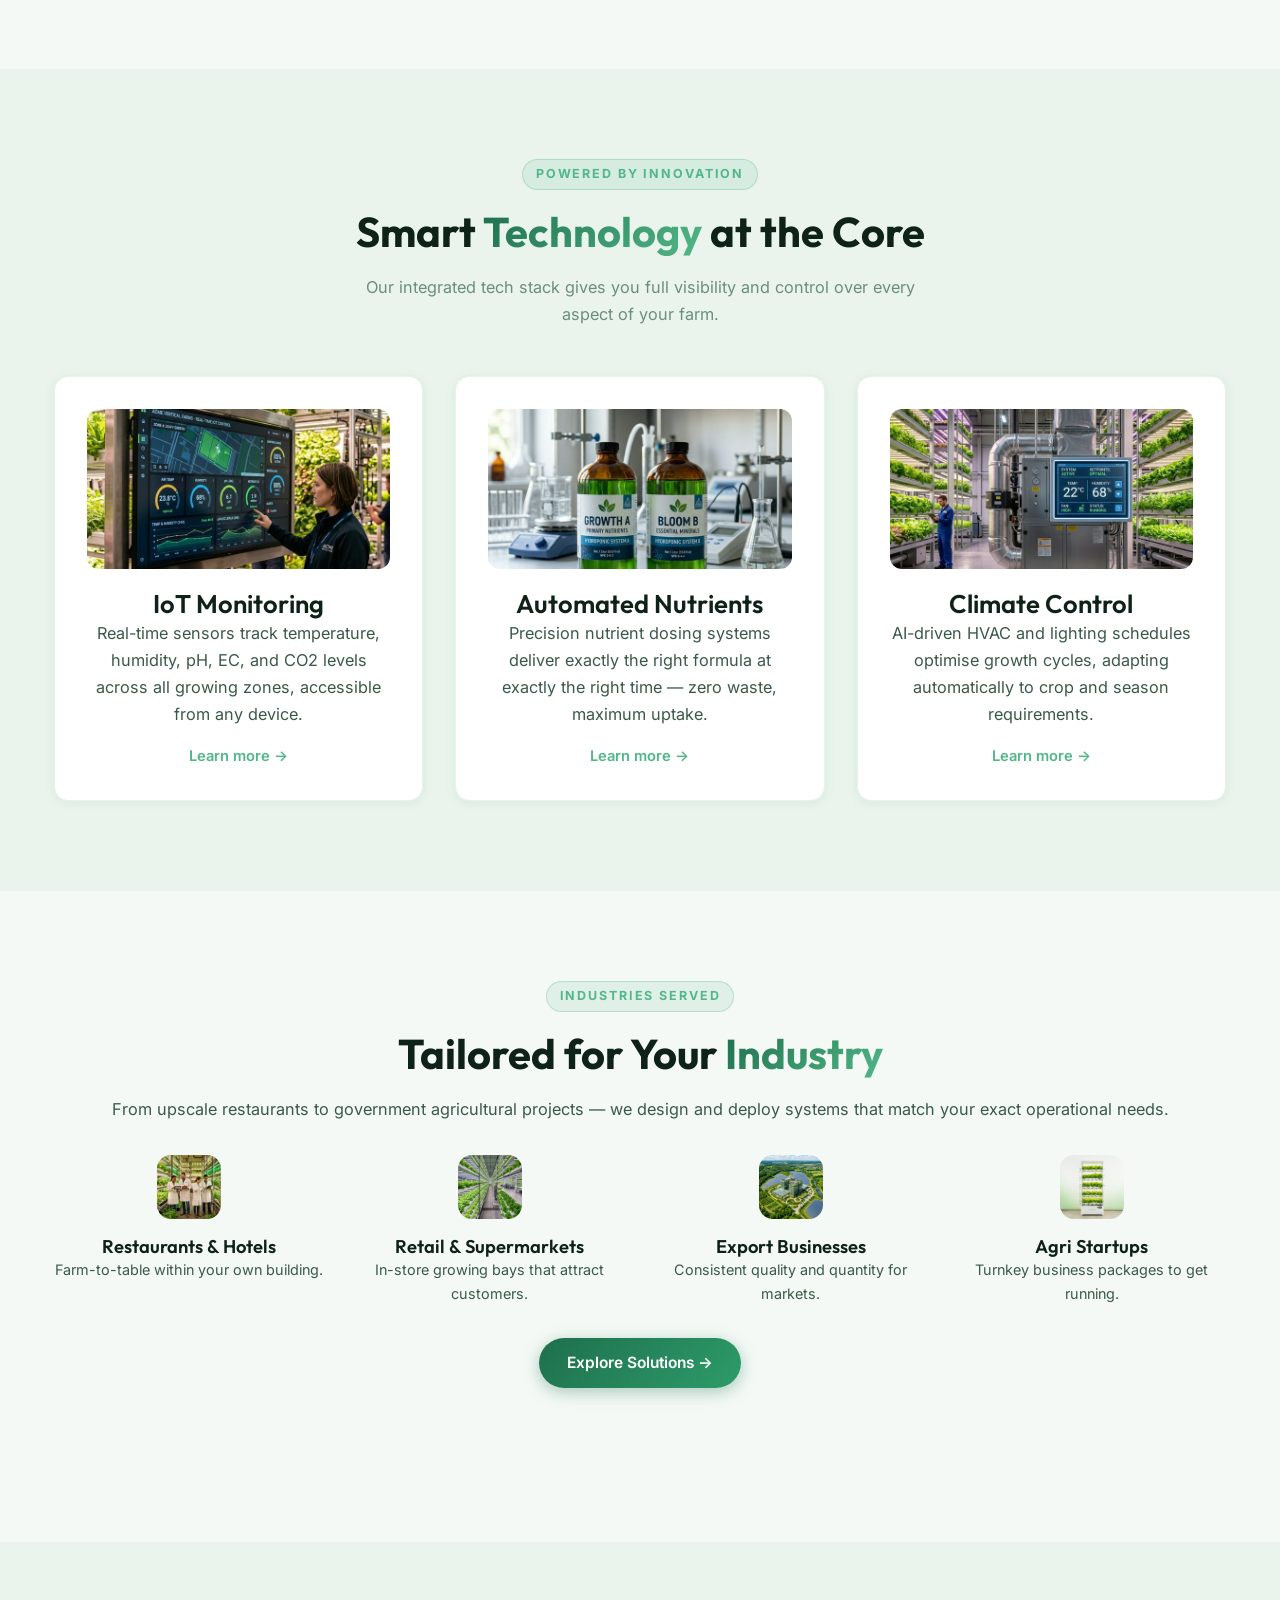
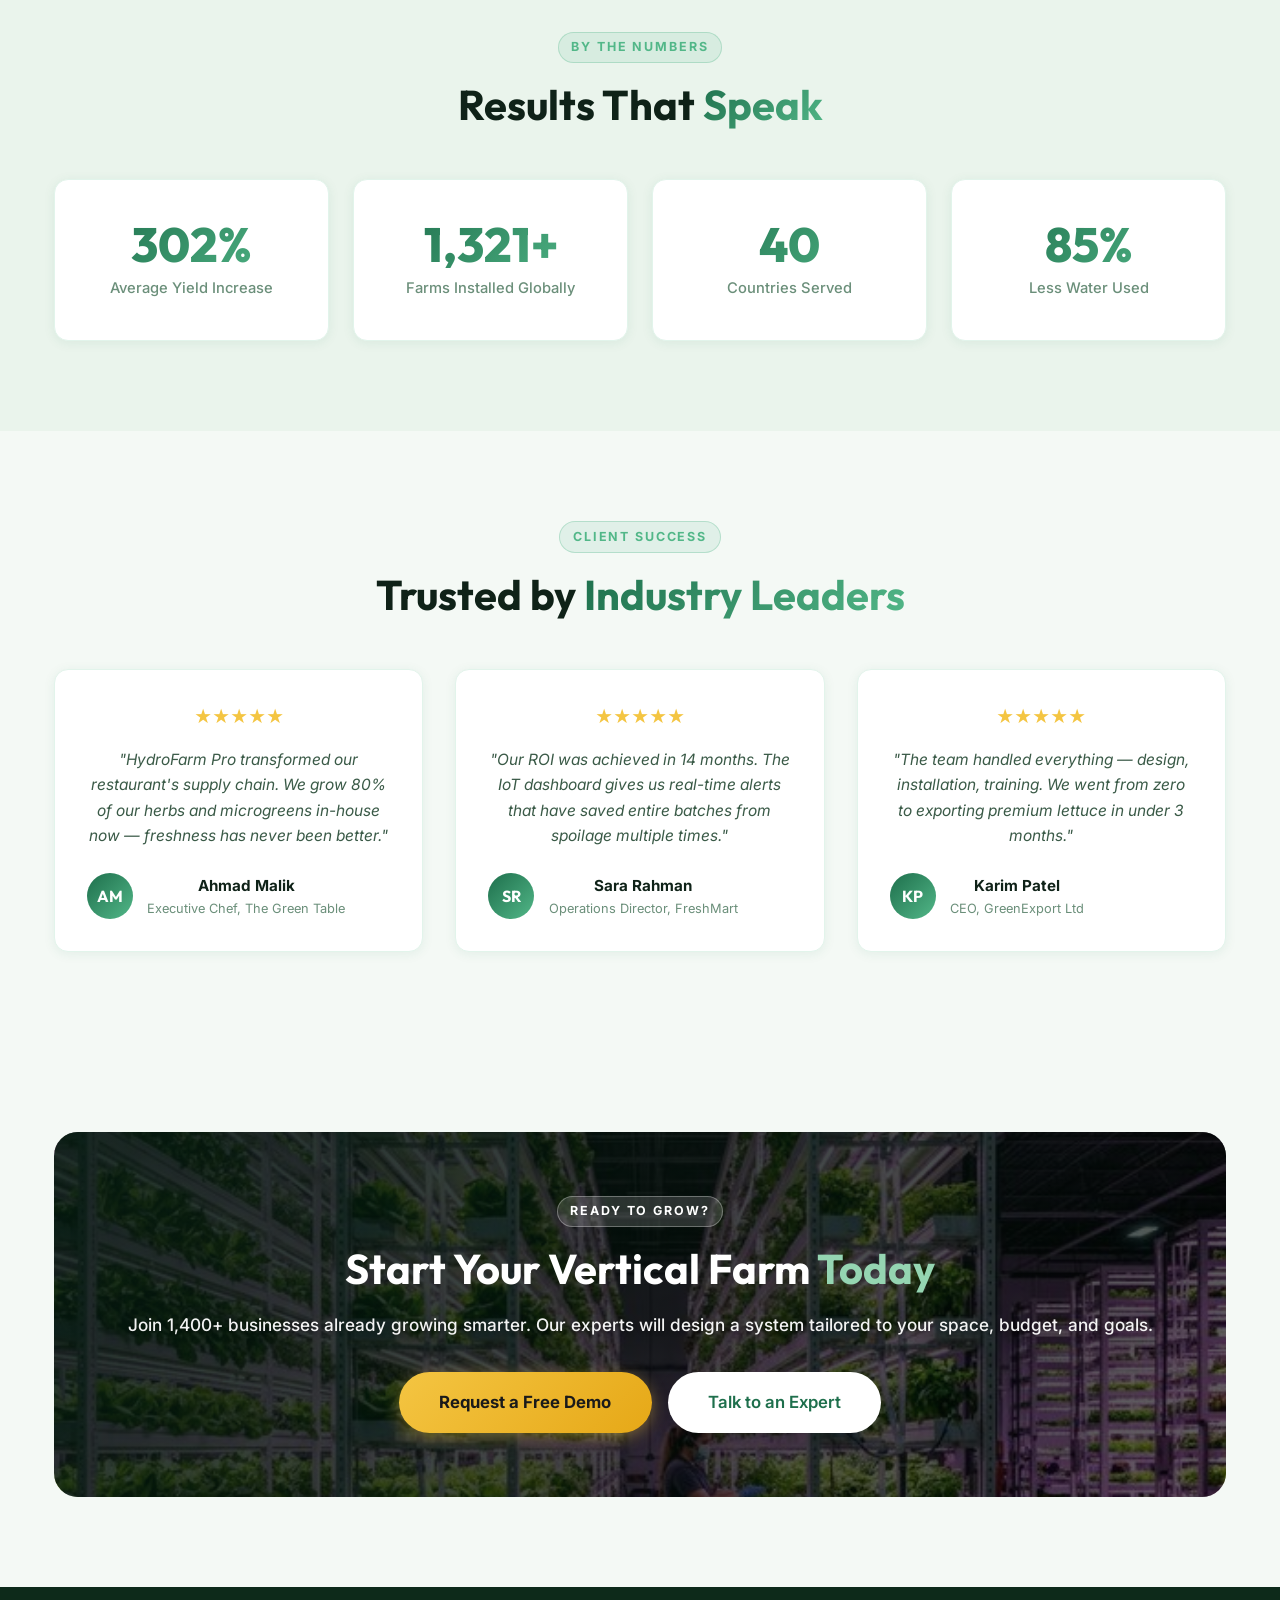
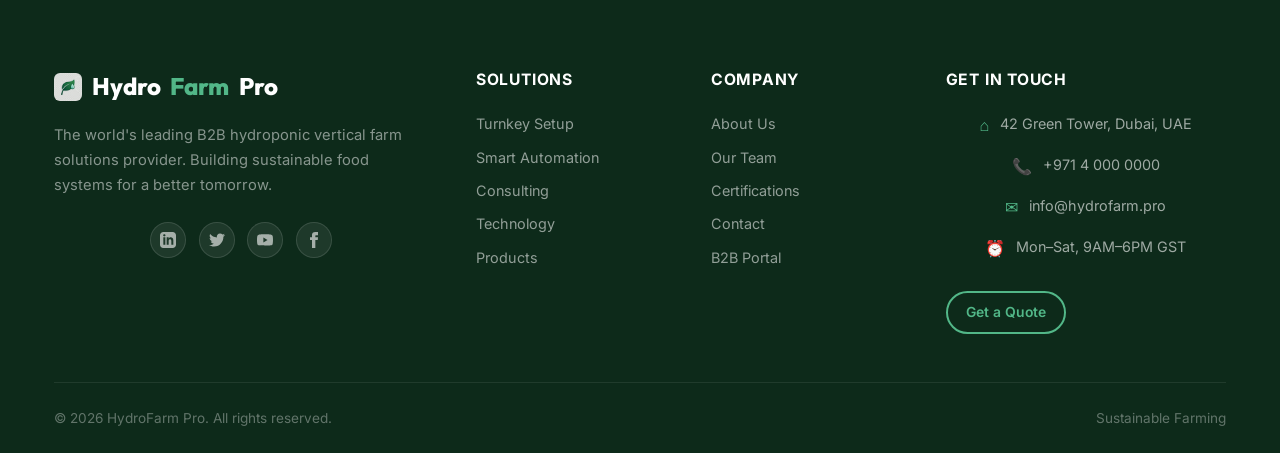
==== commit 4d3d75b2: "add the chnge" ====
--- a/index.html
+++ b/index.html
@@ -1,11 +1,11 @@
-<!DOCTYPE html>
+﻿<!DOCTYPE html>
 <html lang="en" data-theme="light">
 <head>
   <meta charset="UTF-8"/>
   <meta name="viewport" content="width=device-width, initial-scale=1.0"/>
-  <title>HydroFarm Pro � Revolutionizing Vertical Farming</title>
+  <title>HydroFarm Pro — Revolutionizing Vertical Farming</title>
   <link rel="icon" href="images/logo_leaf.png" type="image/png"/>
-  <meta name="description" content="B2B Hydroponic Vertical Farm solutions � sustainable, high-yield farming for modern businesses. IoT monitoring, automated nutrition, climate control."/>
+  <meta name="description" content="B2B Hydroponic Vertical Farm solutions — sustainable, high-yield farming for modern businesses. IoT monitoring, automated nutrition, climate control."/>
   <link rel="stylesheet" href="css/style.css"/>
   <link rel="stylesheet" href="css/nav.css"/>
   <style>
@@ -31,9 +31,9 @@
       <a href="technology.html" class="nav-link">Technology</a>
       <a href="services.html" class="nav-link">Services</a>
       <a href="products.html" class="nav-link">Products</a>
-      <a href="dashboard.html" class="nav-link">Dashboard</a>
       <a href="about.html" class="nav-link">About</a>
       <a href="contact.html" class="nav-link">Contact</a>
+      <a href="dashboard.html" class="nav-link">Dashboard</a>
     </div>
     <div class="nav-actions">
       <button class="icon-btn" data-theme-toggle title="Toggle Dark Mode">&#9681;</button>
@@ -65,9 +65,9 @@
     <a href="technology.html"><span class="nav-icon"><img src="images/tech_iot.png" alt="" style="width:20px;height:20px;object-fit:cover;border-radius:4px;"/></span> Technology</a>
     <a href="services.html"><span class="nav-icon"><img src="images/service_turnkey.png" alt="" style="width:20px;height:20px;object-fit:cover;border-radius:4px;"/></span> Services</a>
     <a href="products.html"><span class="nav-icon"><img src="images/product_tower.png" alt="" style="width:20px;height:20px;object-fit:cover;border-radius:4px;"/></span> Products</a>
-    <a href="dashboard.html"><span class="nav-icon"><img src="images/tech_iot.png" alt="" style="width:20px;height:20px;object-fit:cover;border-radius:4px;"/></span> Dashboard</a>
     <a href="about.html"><span class="nav-icon"><img src="images/about_team.png" alt="" style="width:20px;height:20px;object-fit:cover;border-radius:4px;"/></span> About</a>
     <a href="contact.html"><span class="nav-icon"><img src="images/logo_leaf.png" alt="" style="width:20px;height:20px;object-fit:cover;border-radius:4px;"/></span> Contact</a>
+    <a href="dashboard.html"><span class="nav-icon"><img src="images/tech_iot.png" alt="" style="width:20px;height:20px;object-fit:cover;border-radius:4px;"/></span> Dashboard</a>
   </nav>
   <div class="mobile-toggles">
     <button class="icon-btn" data-theme-toggle>&#9681;</button>
@@ -87,7 +87,7 @@
     <div class="hero-content animate-fadeUp">
       <div class="hero-badge">Certified Hydroponic Solutions</div>
       <h1>Revolutionizing Farming with <span style="color:var(--accent)">Vertical Hydroponics</span></h1>
-      <p>Sustainable, high-yield farming solutions for modern businesses. Deploy a full smart farm in weeks � not months.</p>
+      <p>Sustainable, high-yield farming solutions for modern businesses. Deploy a full smart farm in weeks — not months.</p>
       <div class="hero-btns">
         <a href="contact.html" class="btn btn-primary btn-lg">Request a Demo</a>
         <a href="contact.html" class="btn btn-outline btn-lg" style="border-color:rgba(255,255,255,0.4);color:#fff;">Get a Quote</a>
@@ -154,7 +154,7 @@
       <div class="card reveal reveal-delay-2">
         <img src="images/product_nutrients.png" alt="Automated nutrient delivery" style="width:100%;height:160px;object-fit:cover;border-radius:12px;margin-bottom:1.2rem;"/>
         <h3>Automated Nutrients</h3>
-        <p>Precision nutrient dosing systems deliver exactly the right formula at exactly the right time � zero waste, maximum uptake.</p>
+        <p>Precision nutrient dosing systems deliver exactly the right formula at exactly the right time — zero waste, maximum uptake.</p>
         <a href="technology.html" style="color:var(--accent);font-weight:600;font-size:0.92rem;display:inline-flex;align-items:center;gap:0.3rem;margin-top:1rem;">Learn more &rarr;</a>
       </div>
       <div class="card reveal reveal-delay-3">
@@ -174,7 +174,7 @@
       <div class="reveal text-center">
         <div class="section-label">Industries Served</div>
         <h2 class="section-title">Tailored for Your <span class="text-gradient">Industry</span></h2>
-        <p style="margin-bottom:2rem;">From upscale restaurants to government agricultural projects � we design and deploy systems that match your exact operational needs.</p>
+        <p style="margin-bottom:2rem;">From upscale restaurants to government agricultural projects — we design and deploy systems that match your exact operational needs.</p>
         <div style="display:flex;flex-wrap:wrap;justify-content:center;gap:2rem;margin-bottom:2rem;">
           <div style="display:flex;flex-direction:column;align-items:center;text-align:center;gap:1rem;flex:1 1 250px;max-width:280px;">
             <img src="images/about_team.png" alt="Restaurant farm-to-table" style="width:64px;height:64px;border-radius:14px;object-fit:cover;flex-shrink:0;"/>
@@ -237,7 +237,7 @@
     <div class="grid-3" style="margin-top:3rem;">
       <div class="testimonial-card reveal reveal-delay-1">
         <div class="test-stars" style="color:var(--gold);font-size:1.1rem;margin-bottom:1rem;">&#9733;&#9733;&#9733;&#9733;&#9733;</div>
-        <p class="test-text">"HydroFarm Pro transformed our restaurant's supply chain. We grow 80% of our herbs and microgreens in-house now � freshness has never been better."</p>
+        <p class="test-text">"HydroFarm Pro transformed our restaurant's supply chain. We grow 80% of our herbs and microgreens in-house now — freshness has never been better."</p>
         <div class="test-author">
           <div class="test-avatar">AM</div>
           <div><div class="test-name">Ahmad Malik</div><div class="test-role">Executive Chef, The Green Table</div></div>
@@ -253,7 +253,7 @@
       </div>
       <div class="testimonial-card reveal reveal-delay-3">
         <div class="test-stars" style="color:var(--gold);font-size:1.1rem;margin-bottom:1rem;">&#9733;&#9733;&#9733;&#9733;&#9733;</div>
-        <p class="test-text">"The team handled everything � design, installation, training. We went from zero to exporting premium lettuce in under 3 months."</p>
+        <p class="test-text">"The team handled everything — design, installation, training. We went from zero to exporting premium lettuce in under 3 months."</p>
         <div class="test-author">
           <div class="test-avatar">KP</div>
           <div><div class="test-name">Karim Patel</div><div class="test-role">CEO, GreenExport Ltd</div></div>
@@ -321,7 +321,7 @@
           <li style="justify-content:center;"><span>&#8962;</span><span>42 Green Tower, Dubai, UAE</span></li>
           <li style="justify-content:center;"><span>&#128222;</span><span>+971 4 000 0000</span></li>
           <li style="justify-content:center;"><span>&#9993;</span><span>info@hydrofarm.pro</span></li>
-          <li style="justify-content:center;"><span>&#9200;</span><span>Mon�Sat, 9AM�6PM GST</span></li>
+          <li style="justify-content:center;"><span>&#9200;</span><span>Mon–Sat, 9AM–6PM GST</span></li>
         </ul>
         <a href="contact.html" class="btn btn-outline btn-sm" style="margin-top:1rem;">Get a Quote</a>
       </div>
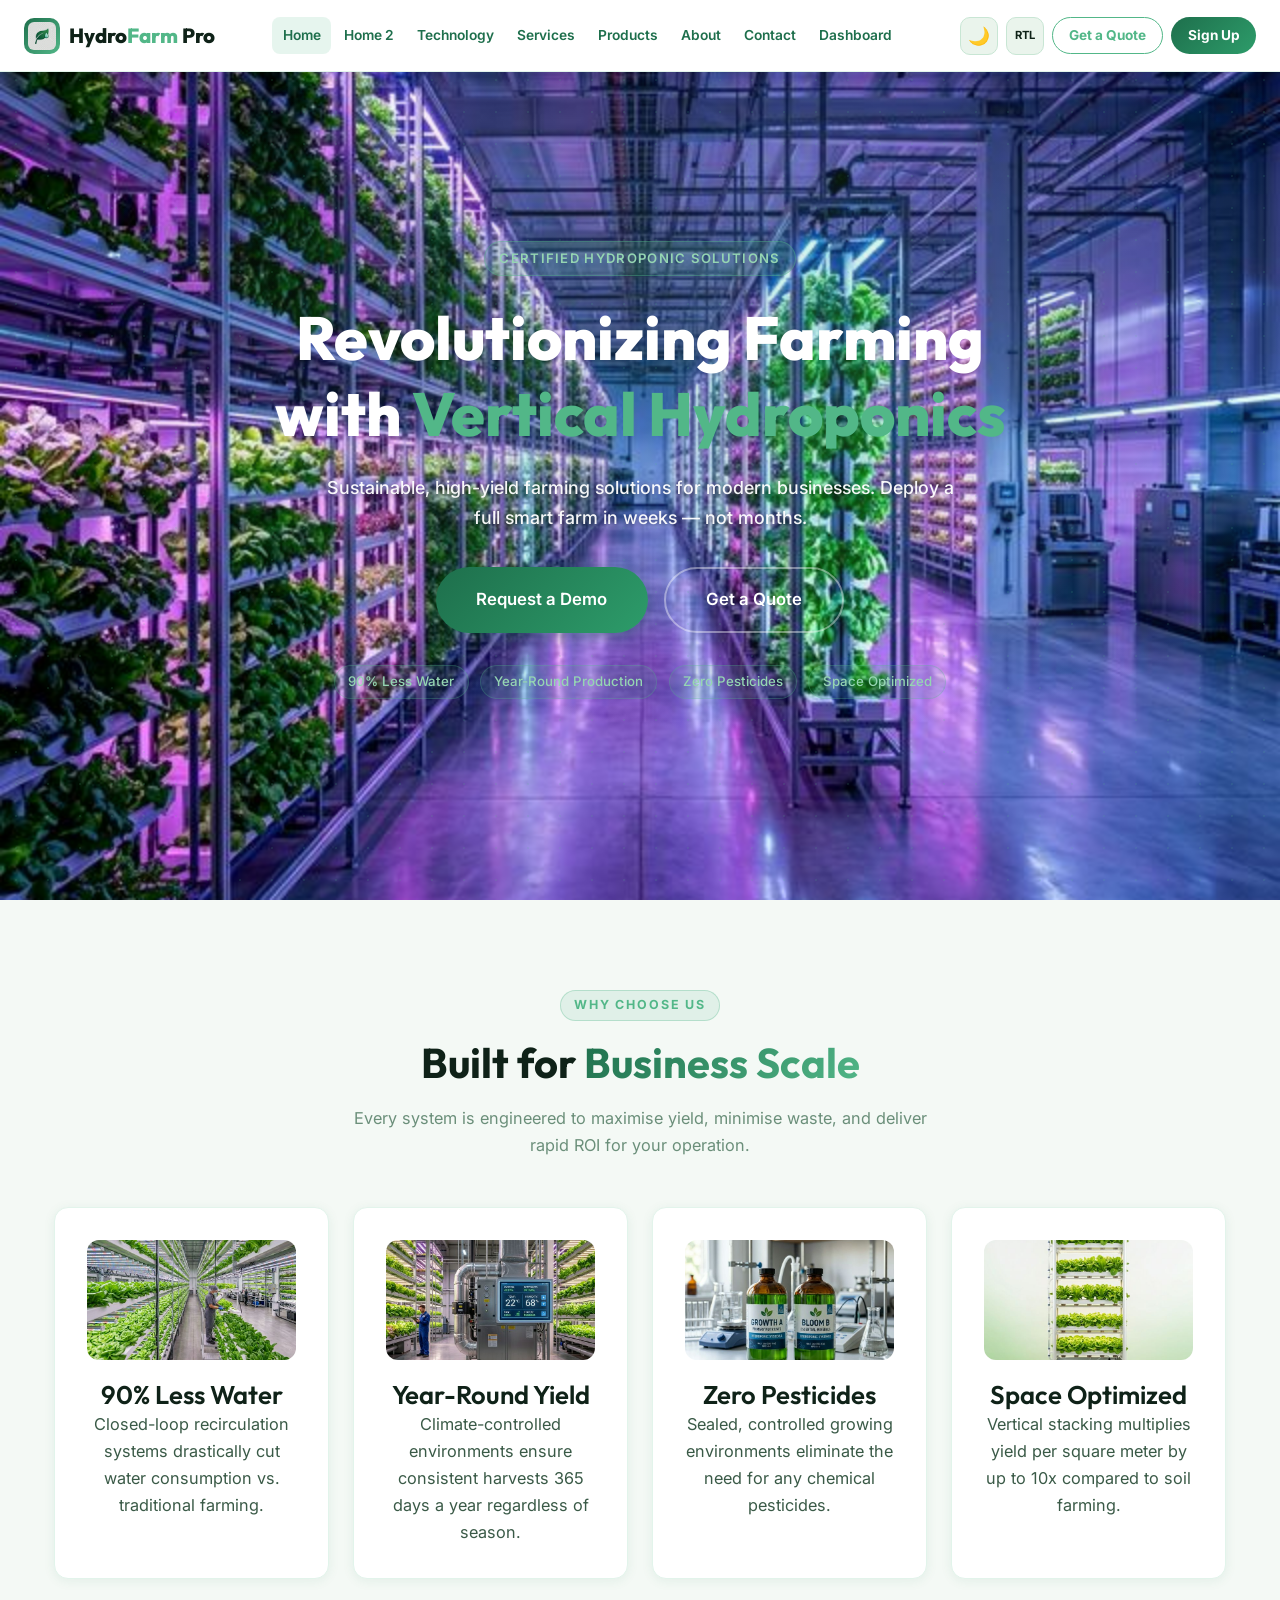
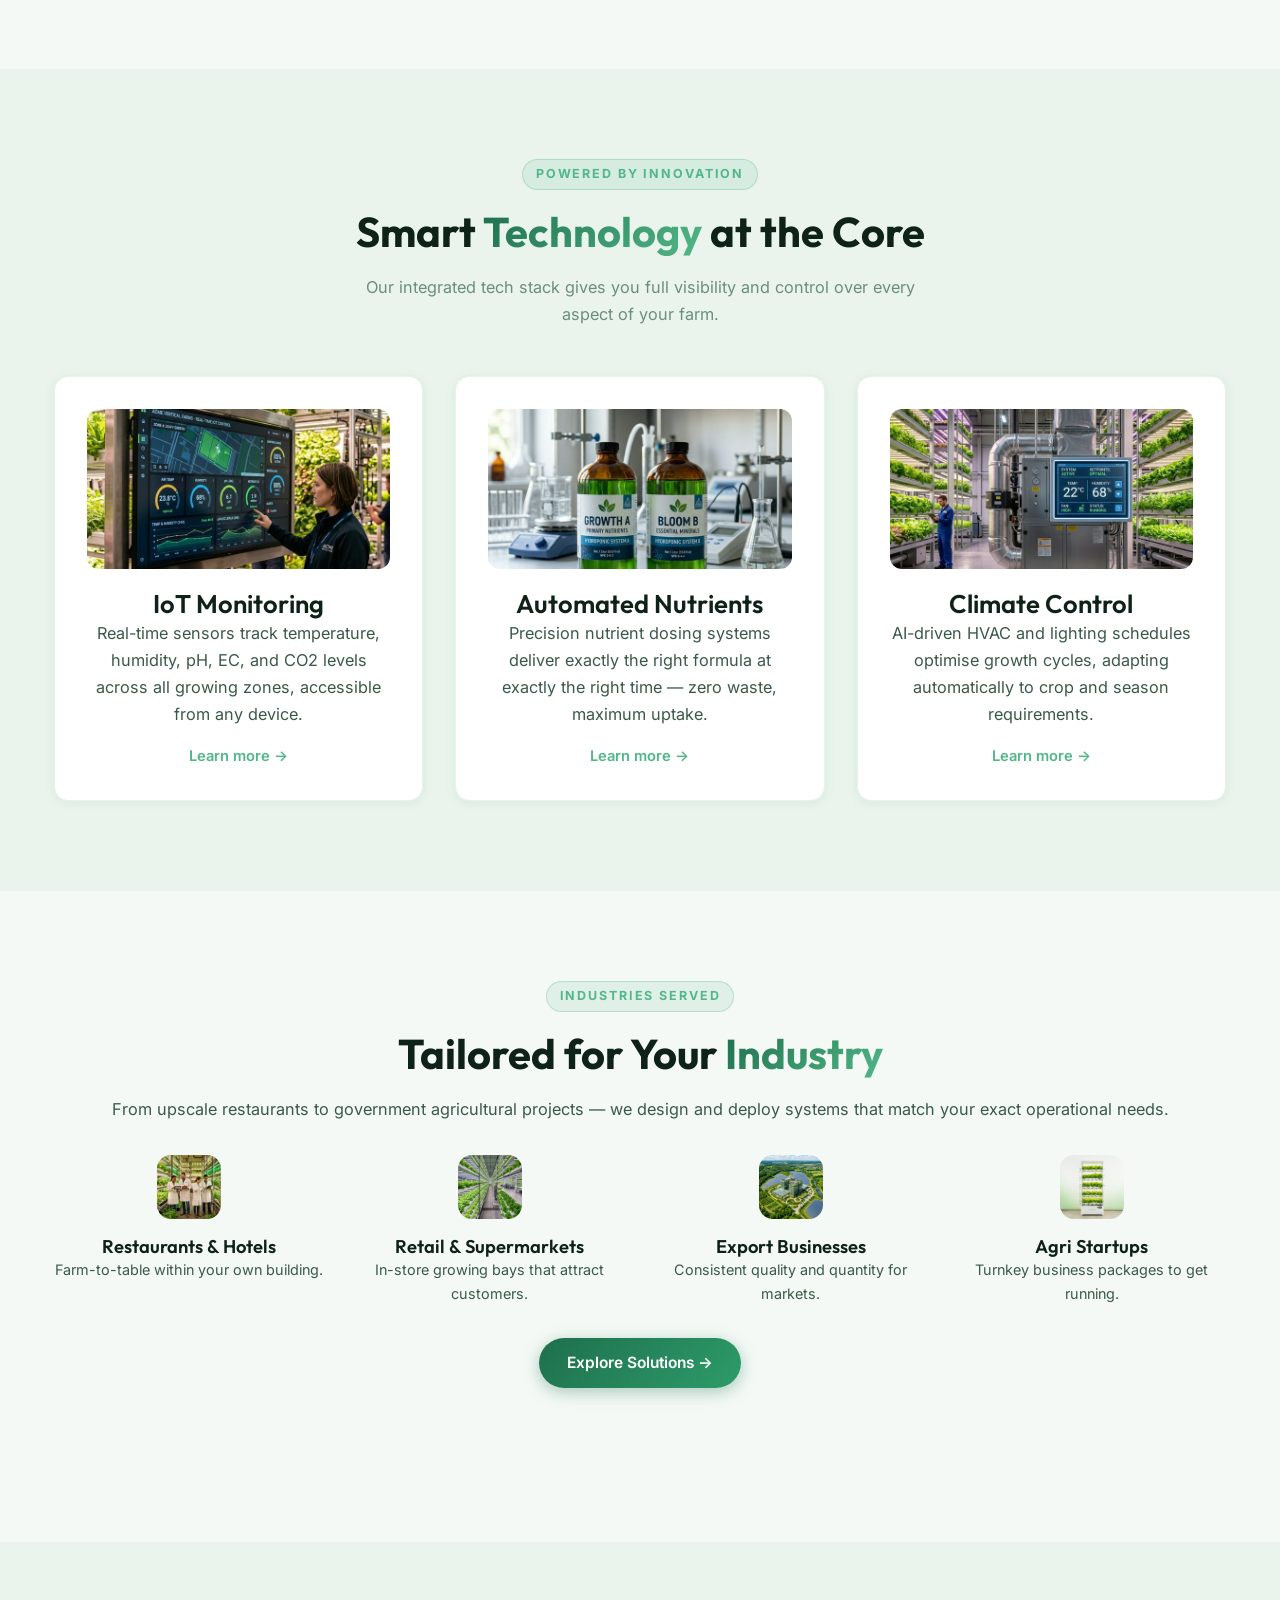
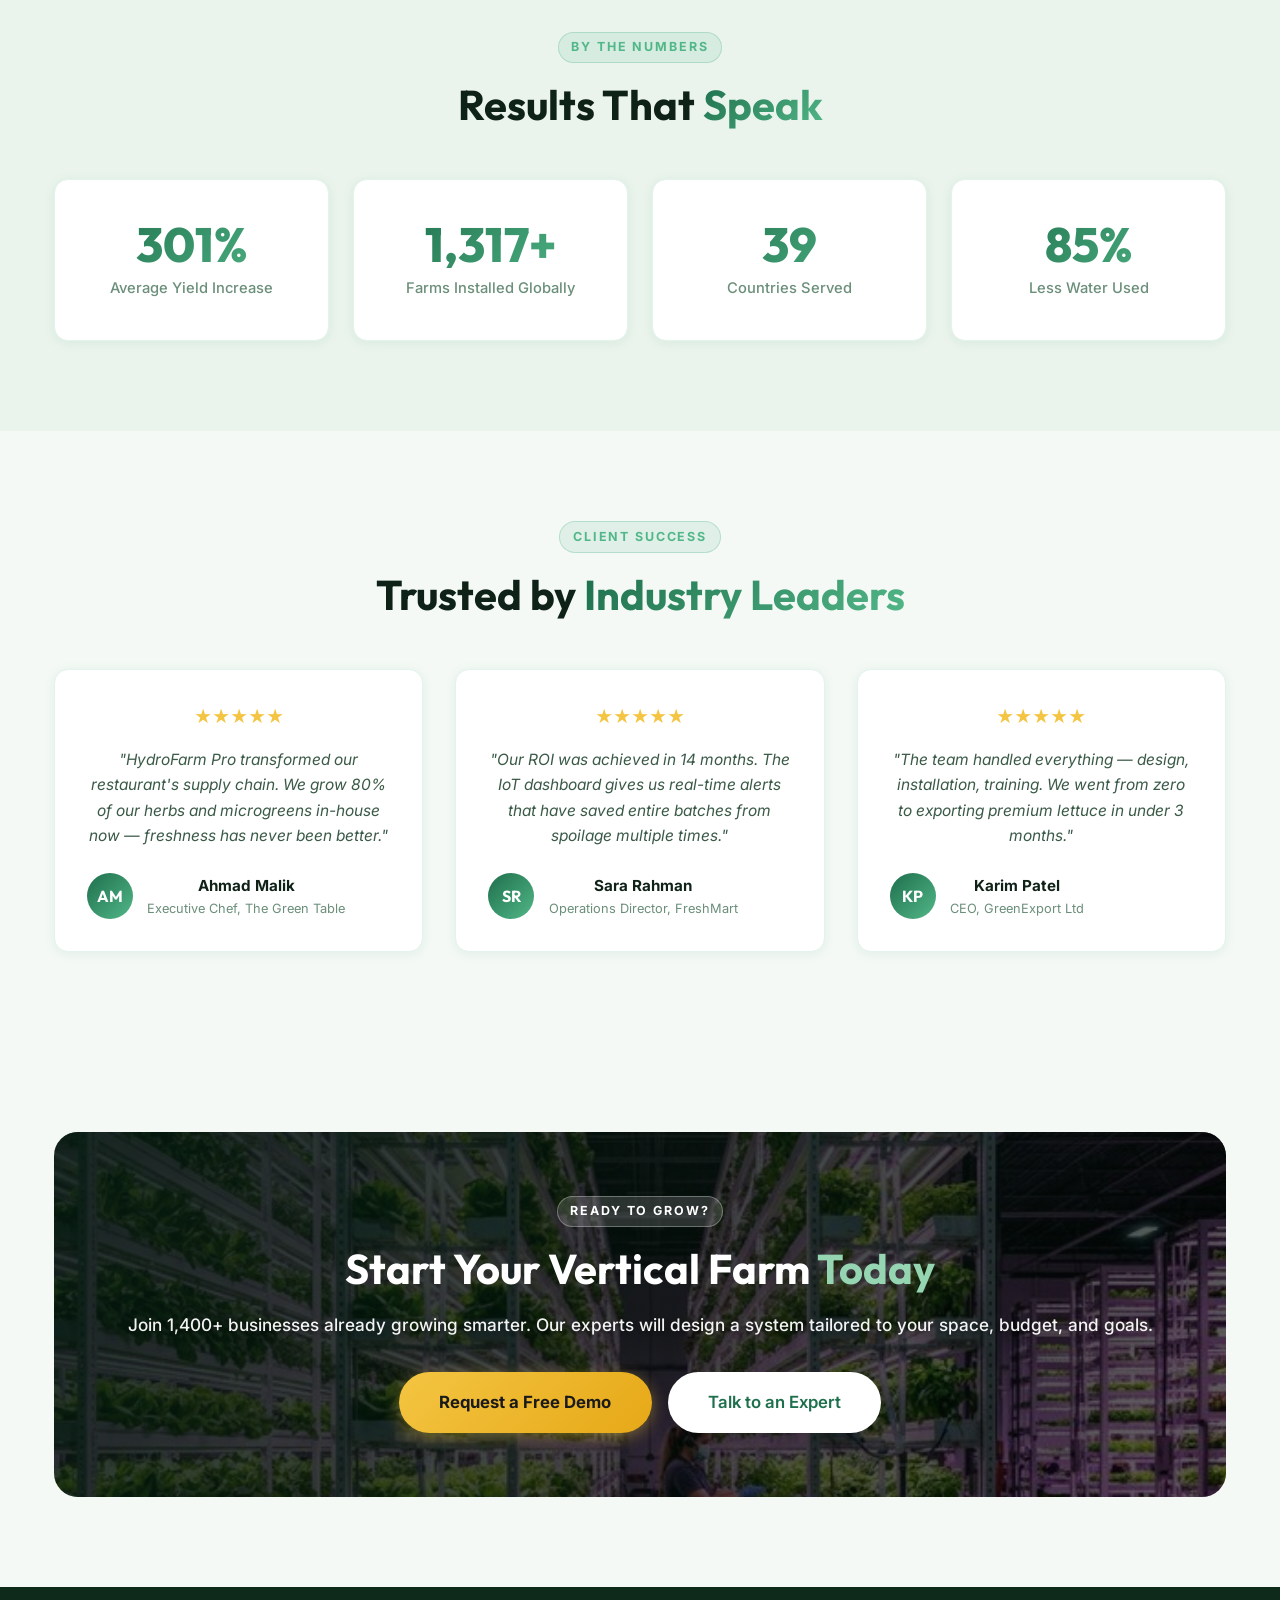
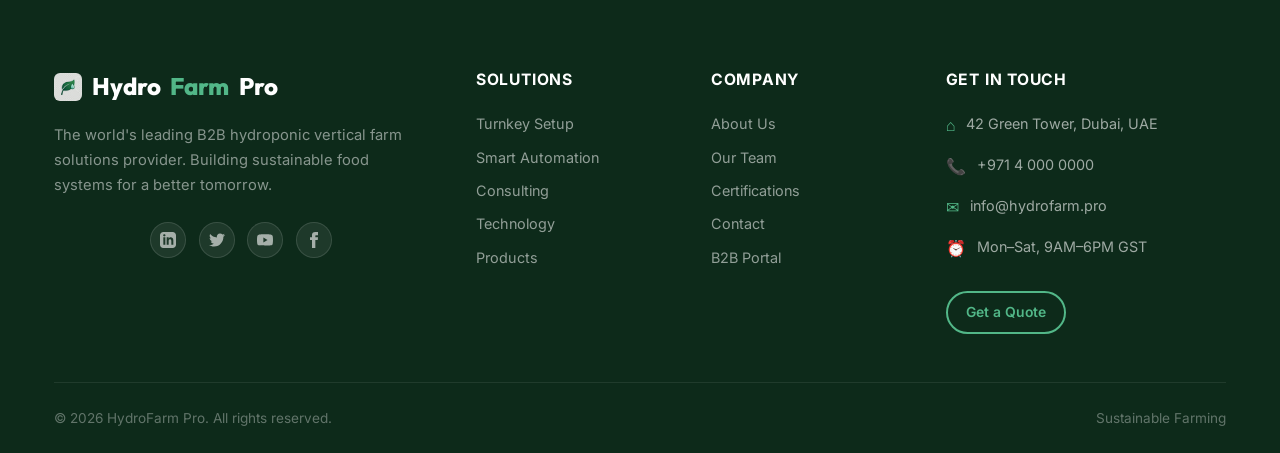
==== commit c00bbec8: "add the css" ====
--- a/index.html
+++ b/index.html
@@ -318,10 +318,10 @@
       <div>
         <div class="footer-heading">Get In Touch</div>
         <ul class="footer-contact">
-          <li style="justify-content:center;"><span>&#8962;</span><span>42 Green Tower, Dubai, UAE</span></li>
-          <li style="justify-content:center;"><span>&#128222;</span><span>+971 4 000 0000</span></li>
-          <li style="justify-content:center;"><span>&#9993;</span><span>info@hydrofarm.pro</span></li>
-          <li style="justify-content:center;"><span>&#9200;</span><span>Mon–Sat, 9AM–6PM GST</span></li>
+          <li><span>&#8962;</span><span>42 Green Tower, Dubai, UAE</span></li>
+          <li><span>&#128222;</span><span>+971 4 000 0000</span></li>
+          <li><span>&#9993;</span><span>info@hydrofarm.pro</span></li>
+          <li><span>&#9200;</span><span>Mon–Sat, 9AM–6PM GST</span></li>
         </ul>
         <a href="contact.html" class="btn btn-outline btn-sm" style="margin-top:1rem;">Get a Quote</a>
       </div>
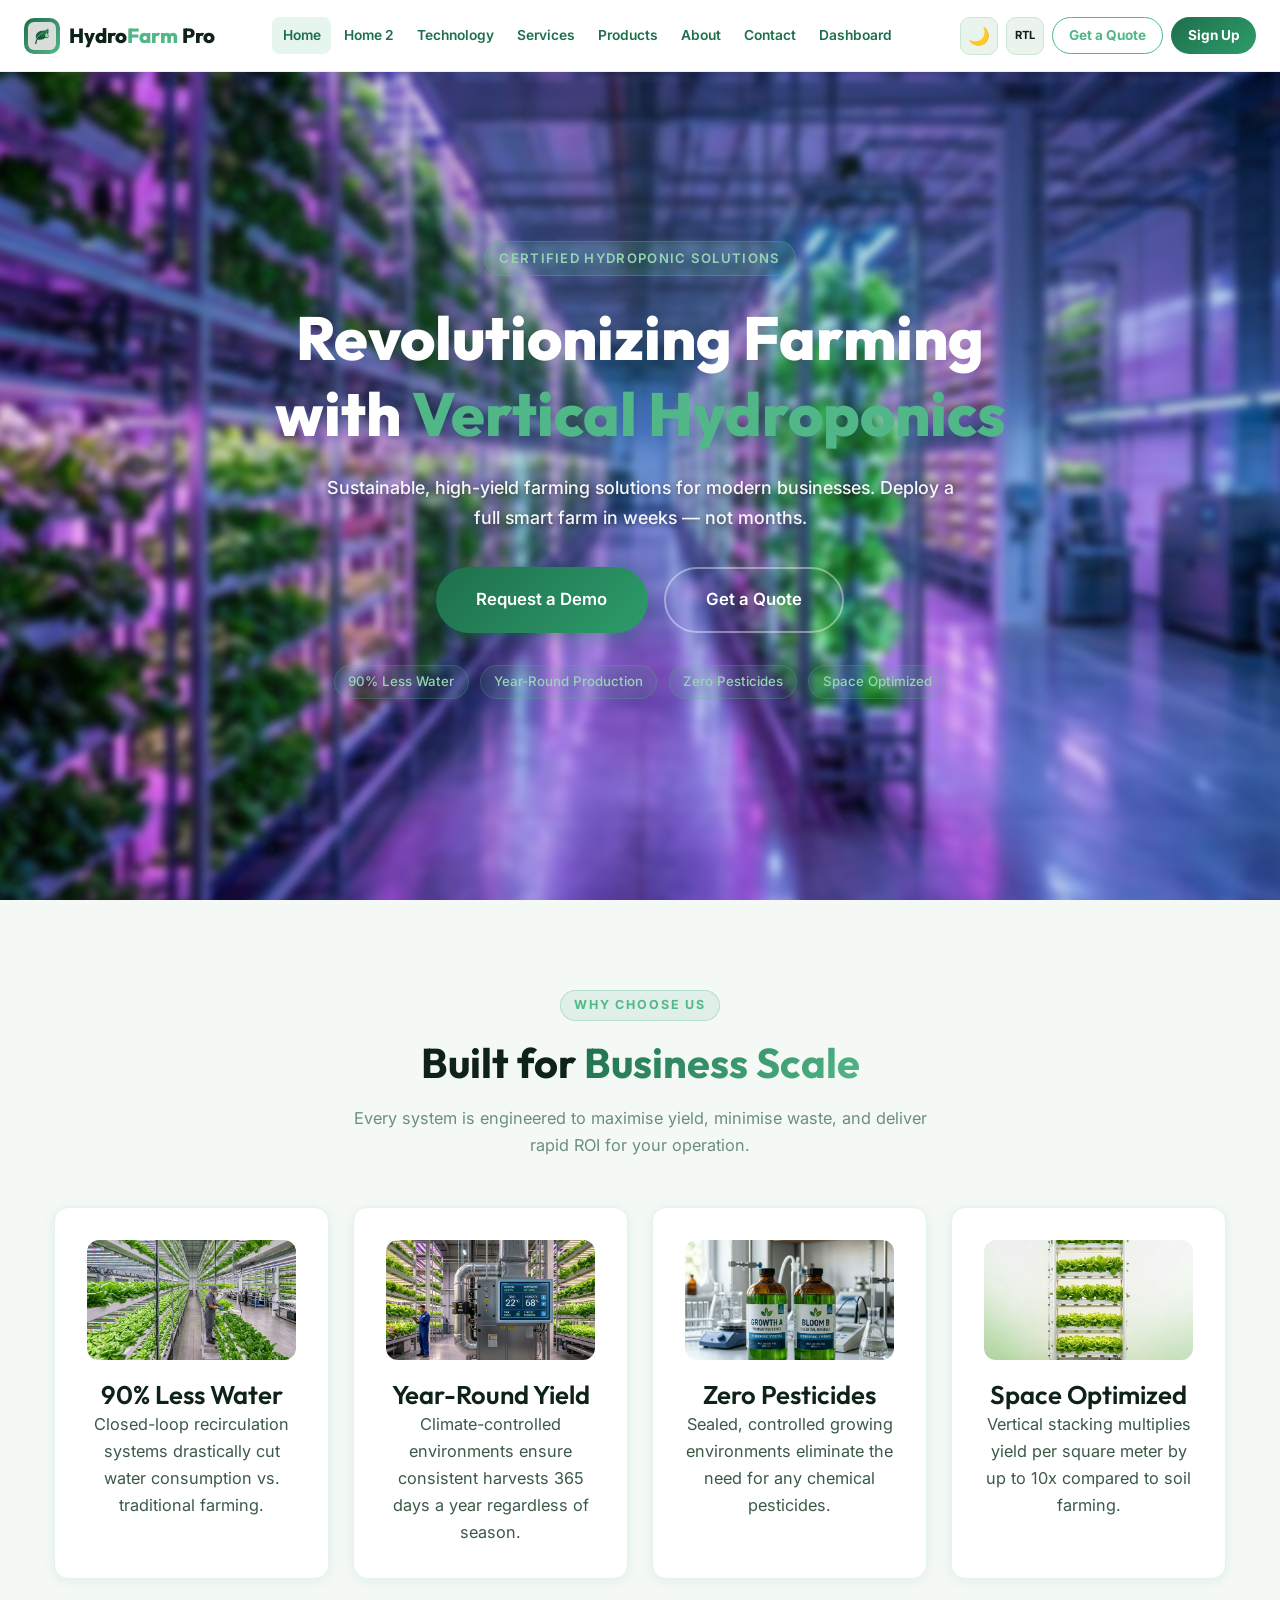
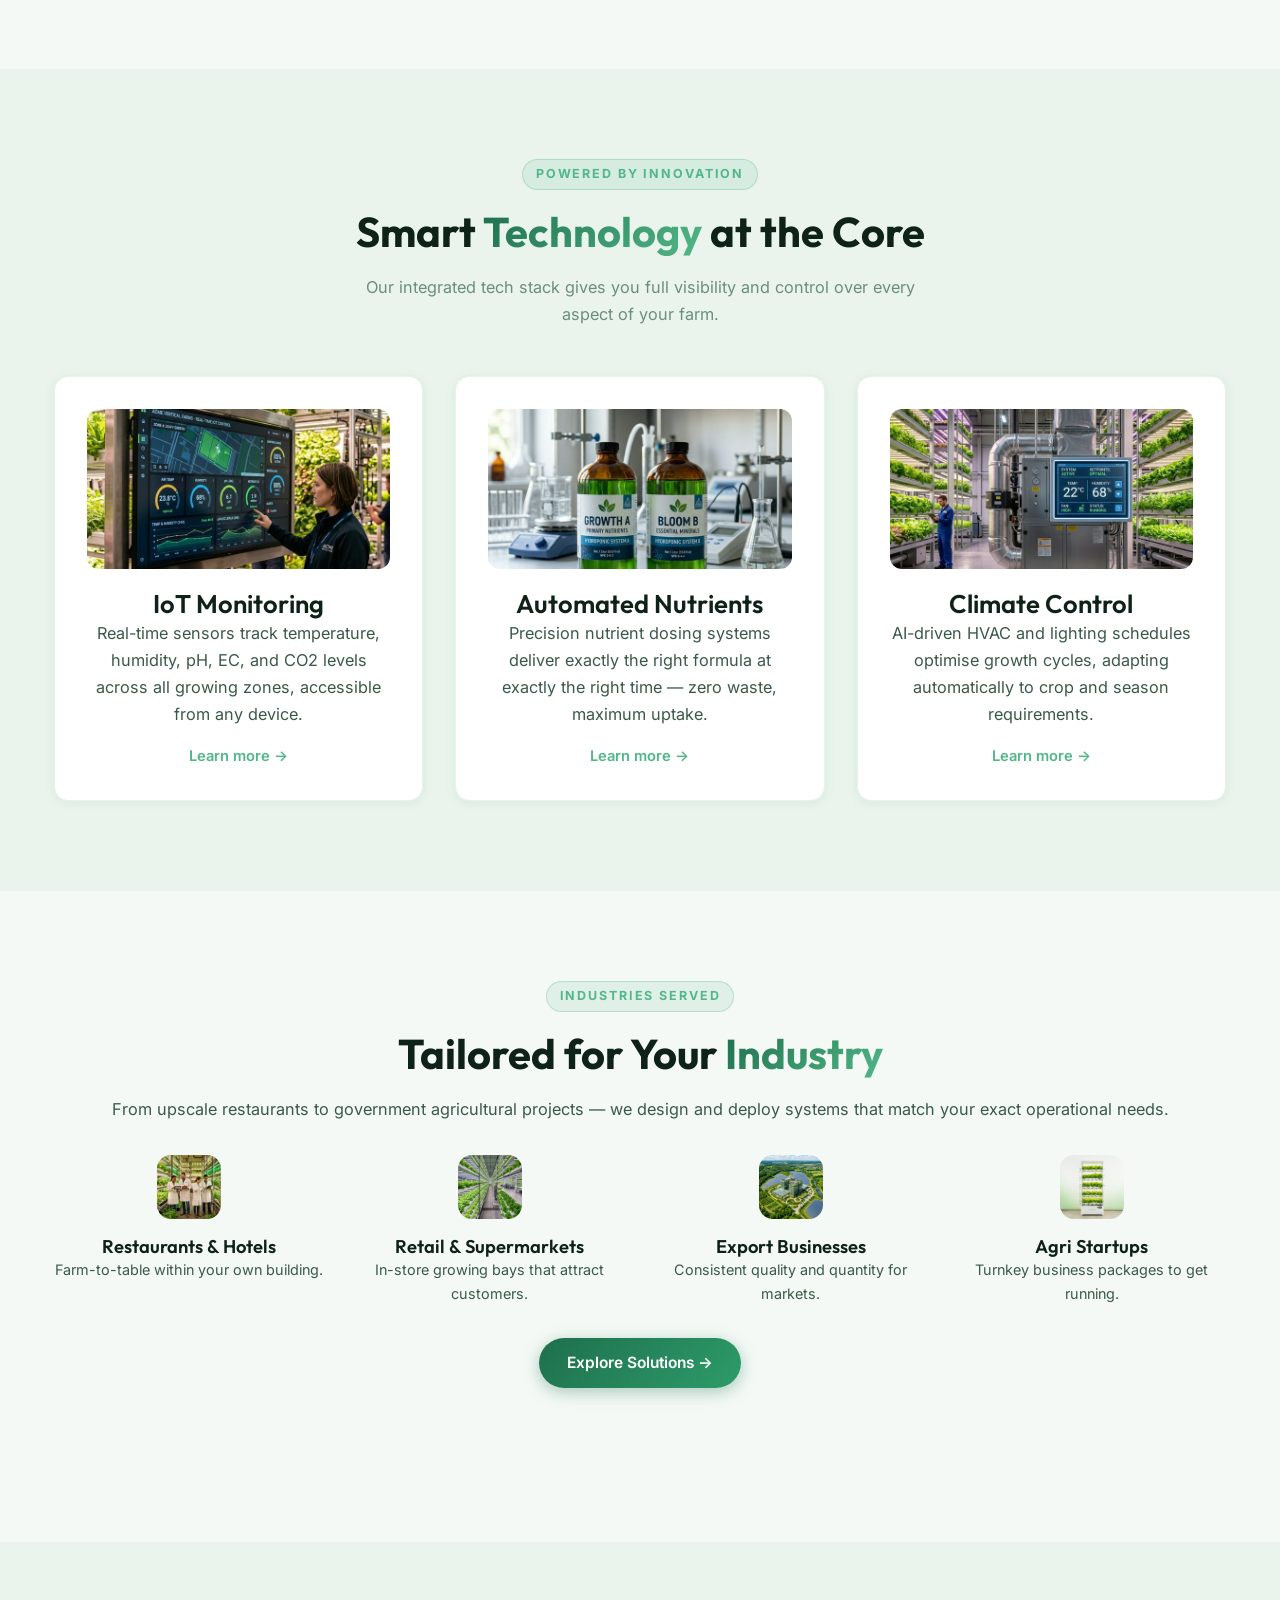
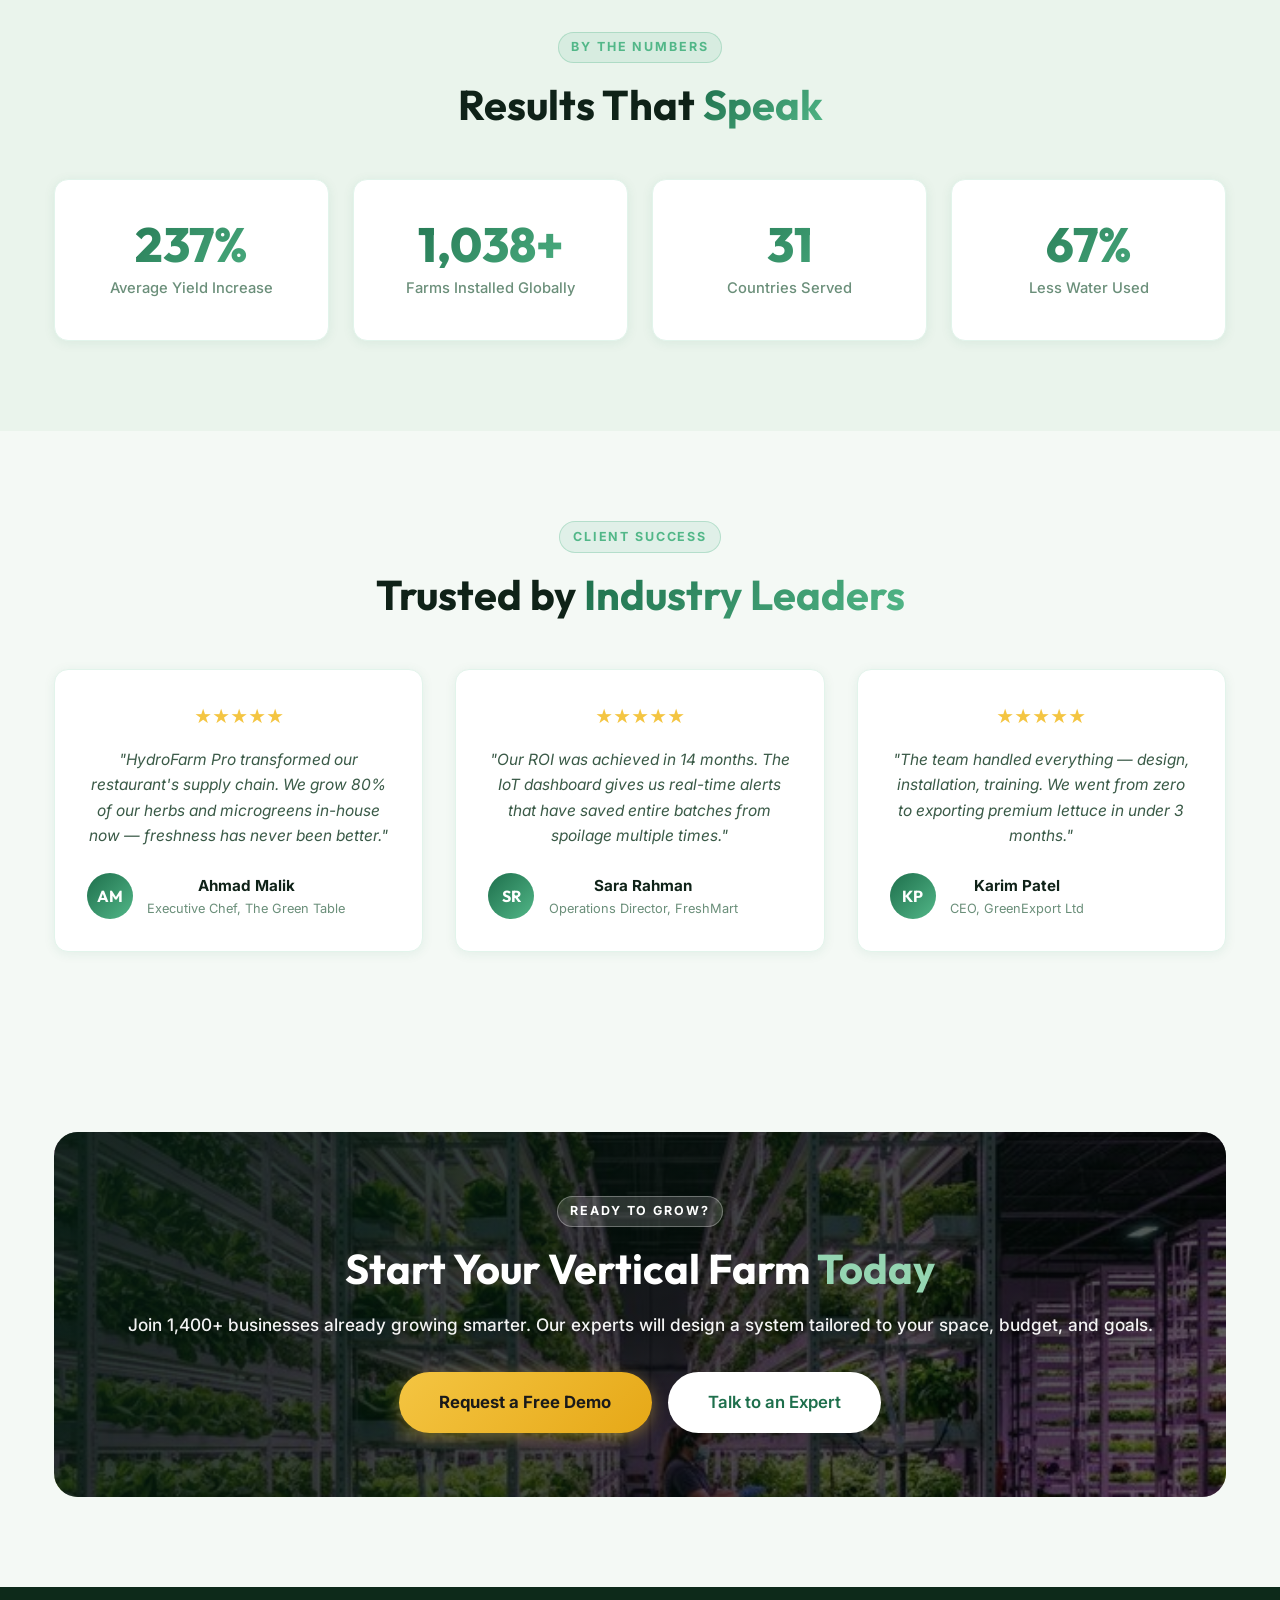
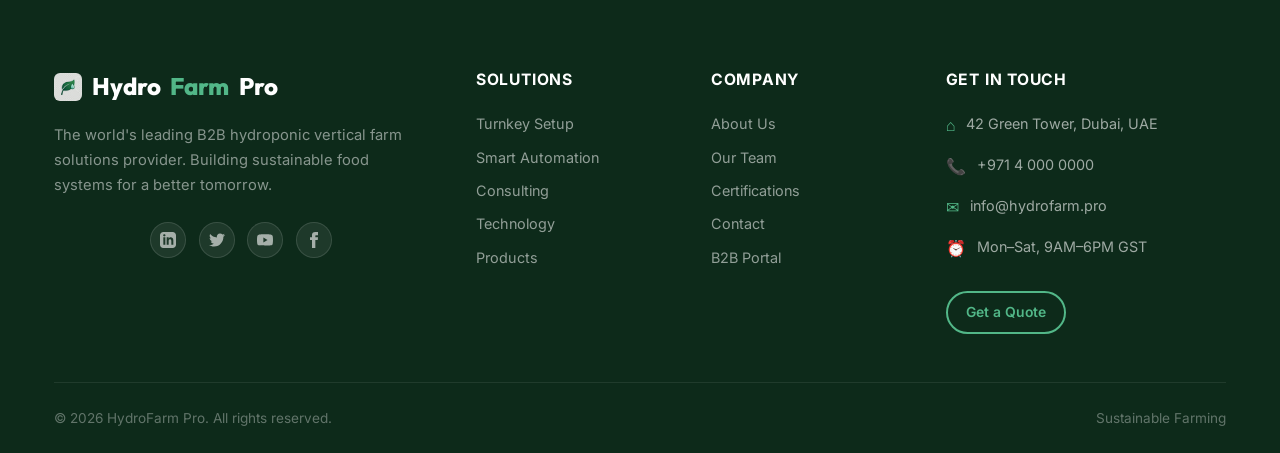
==== commit 622b1412: "add the css" ====
--- a/index.html
+++ b/index.html
@@ -1,4 +1,4 @@
-﻿<!DOCTYPE html>
+<!DOCTYPE html>
 <html lang="en" data-theme="light">
 <head>
   <meta charset="UTF-8"/>
@@ -81,7 +81,7 @@
 
 <!-- HERO -->
 <section class="hero text-center">
-  <div class="hero-bg" style="background: url('images/hero_bg_main.png') center/cover no-repeat;"></div>
+  <div class="hero-bg" style="background: url('images/hero_bg_main.png') center/cover no-repeat; filter: blur(4px); transform: scale(1.05);"></div>
   <div class="hero-pattern"></div>
   <div class="container">
     <div class="hero-content animate-fadeUp">
--- a/css/style.css
+++ b/css/style.css
@@ -550,6 +550,10 @@
 .dot { width: 8px; height: 8px; border-radius: 50%; background: var(--border); cursor: pointer; transition: background var(--transition), transform var(--transition); }
 .dot.active { background: var(--accent); transform: scale(1.4); }
 
+@media (max-width: 480px) {
+  .btn-lg { padding: 0.9em 1.4em; }
+}
+
 /* ── Back to Top ── */
 .back-to-top {
   position: fixed; bottom: 2rem; right: 2rem;
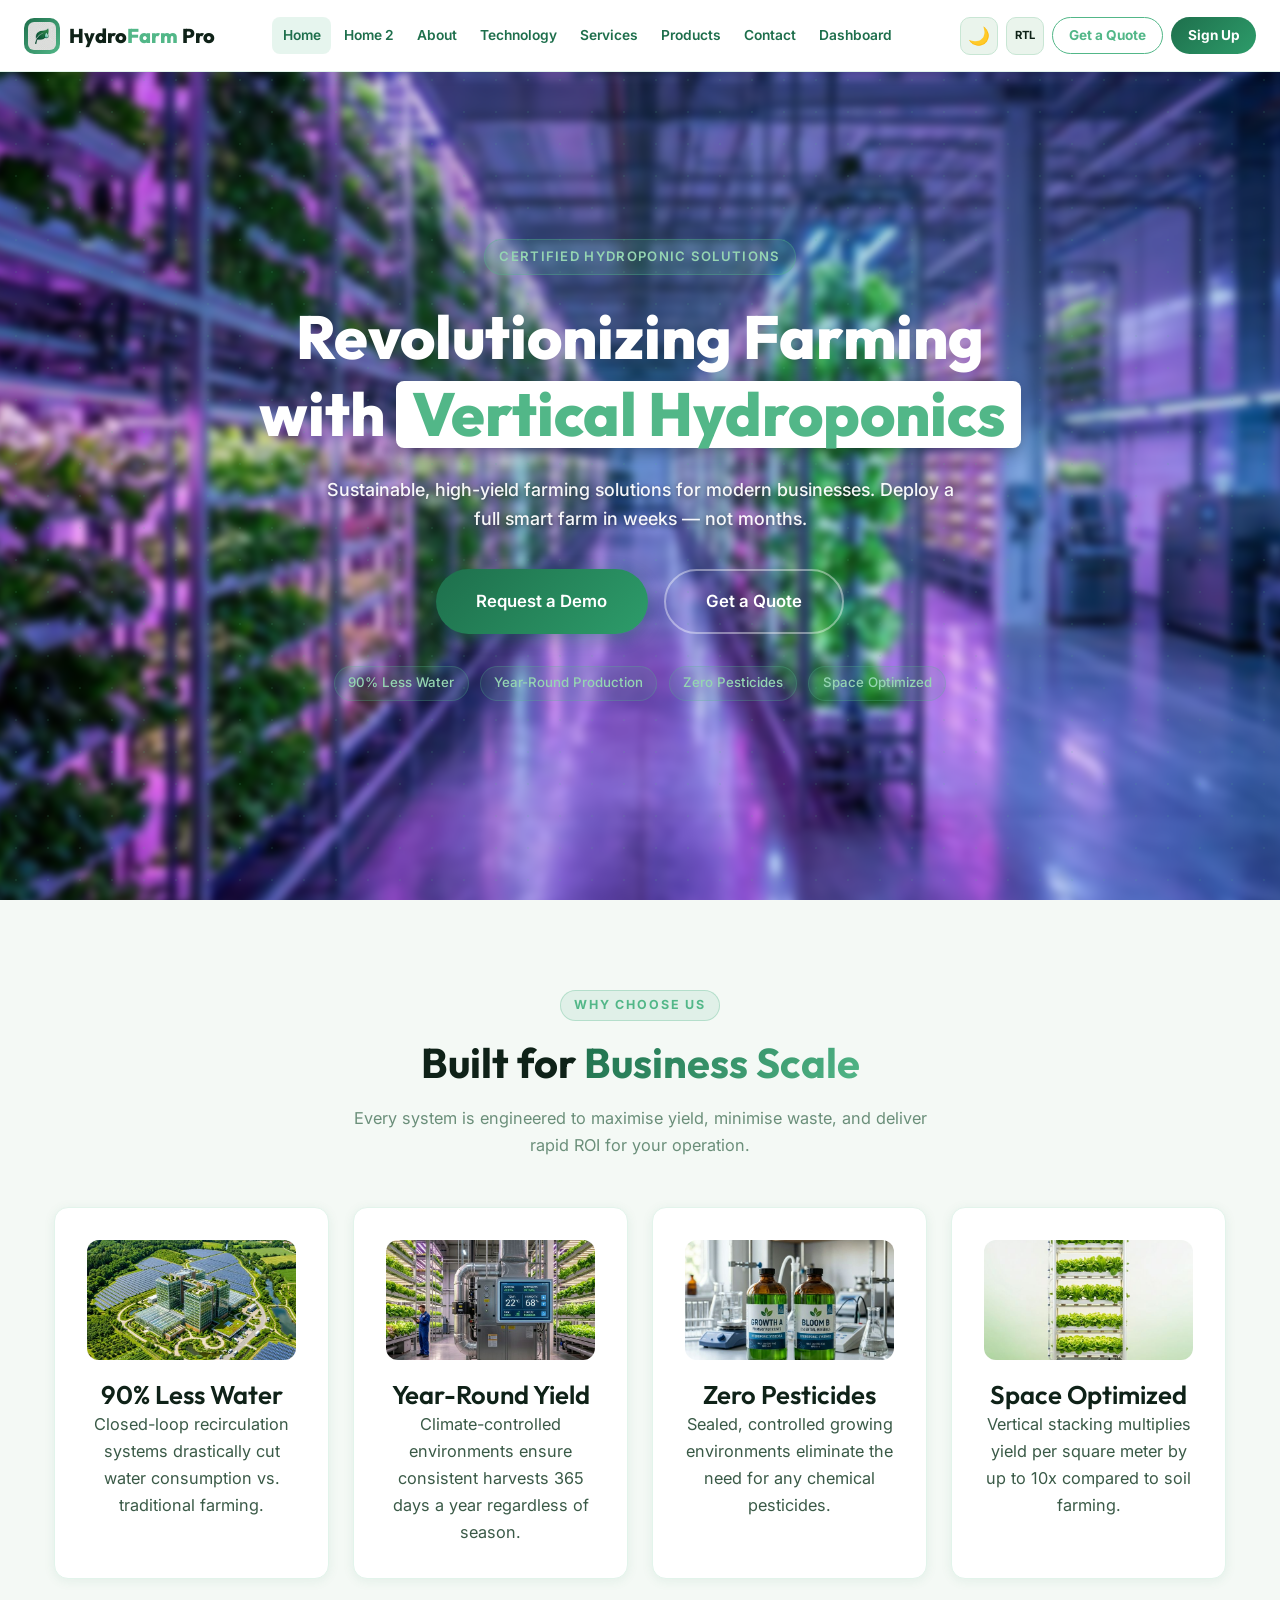
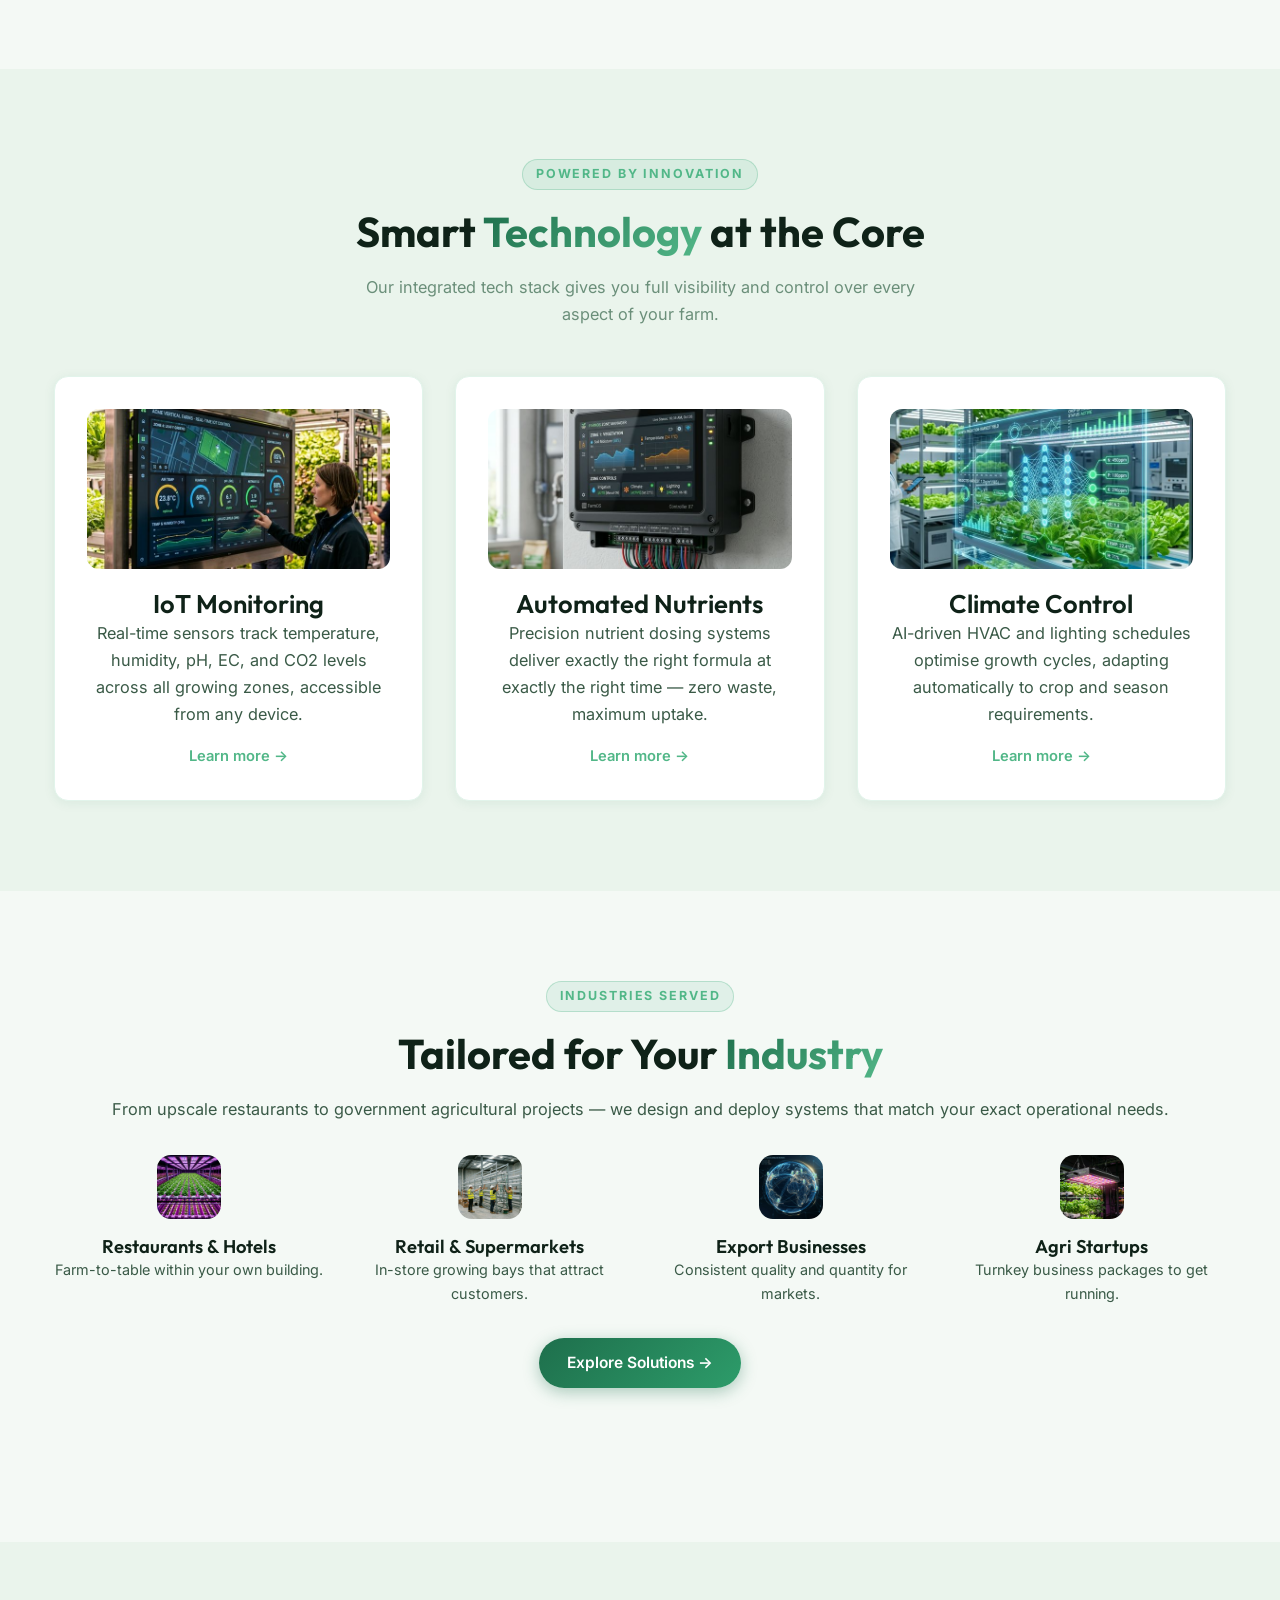
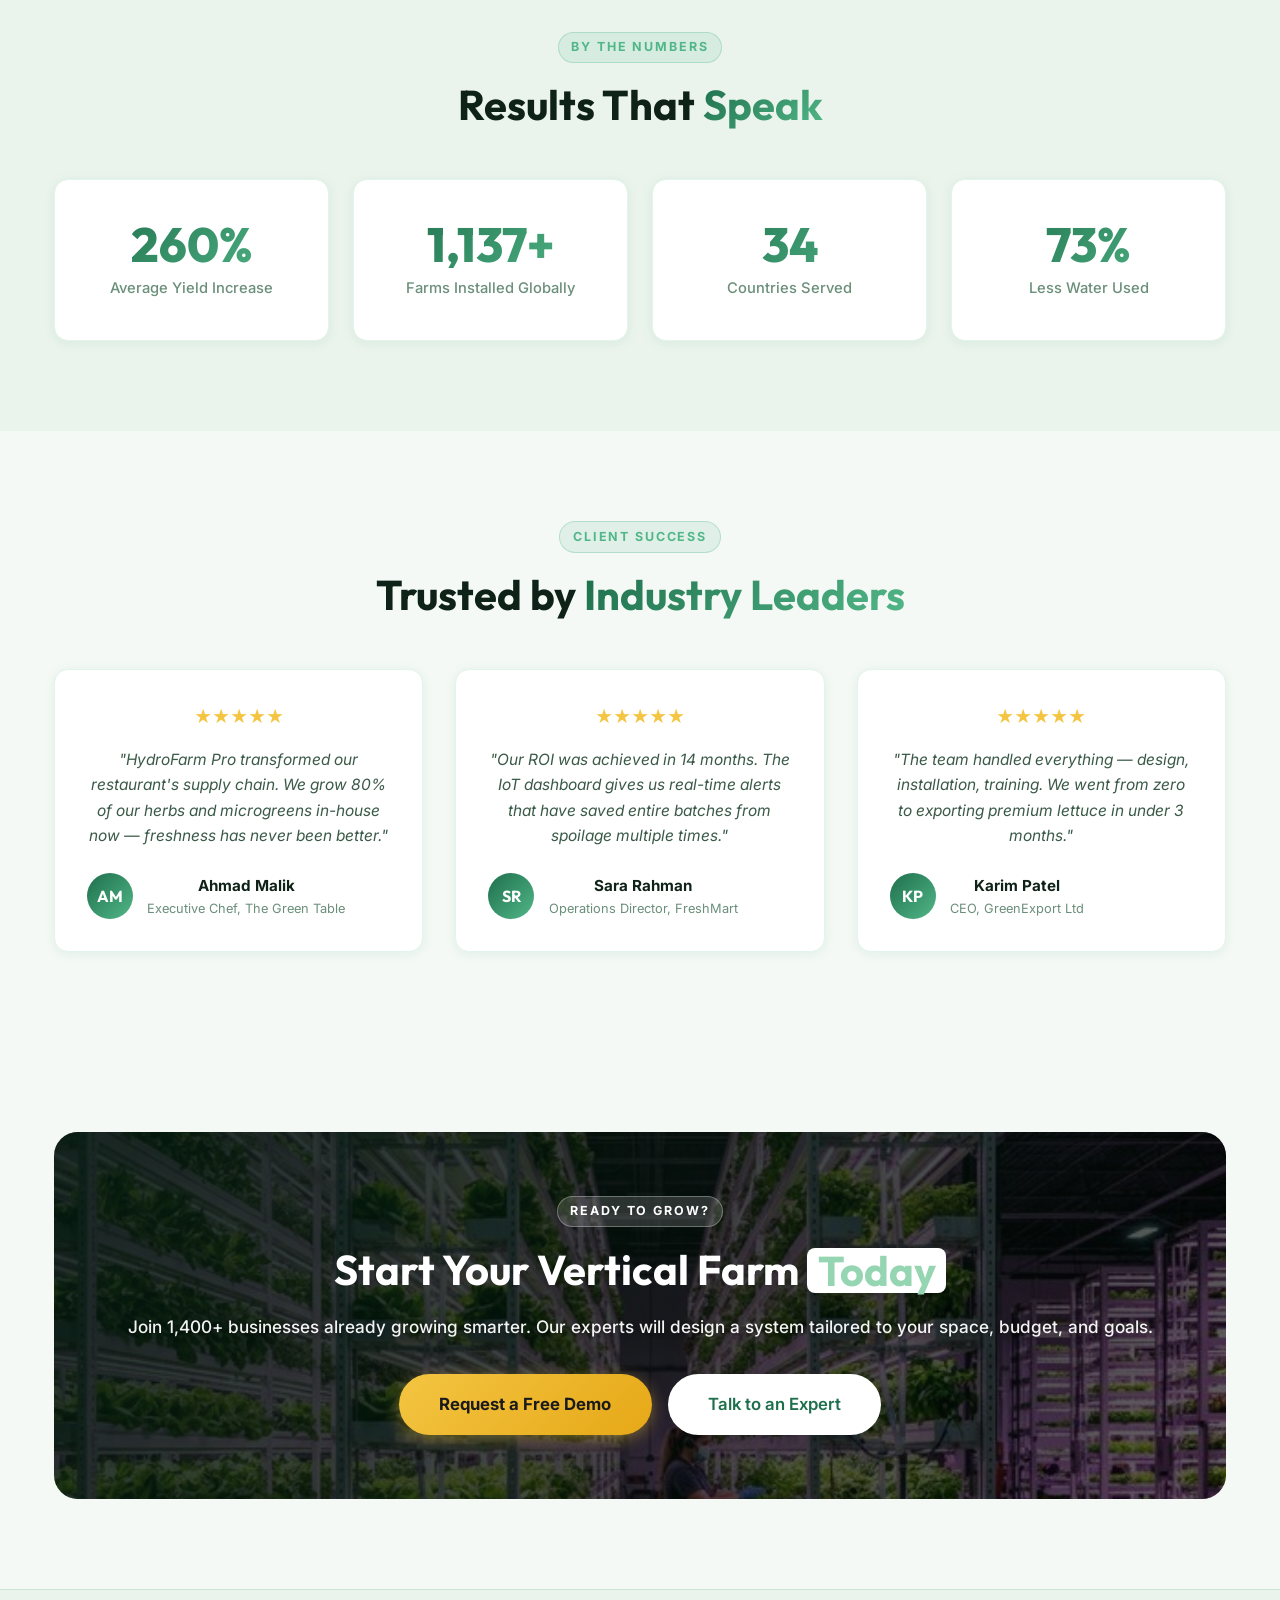
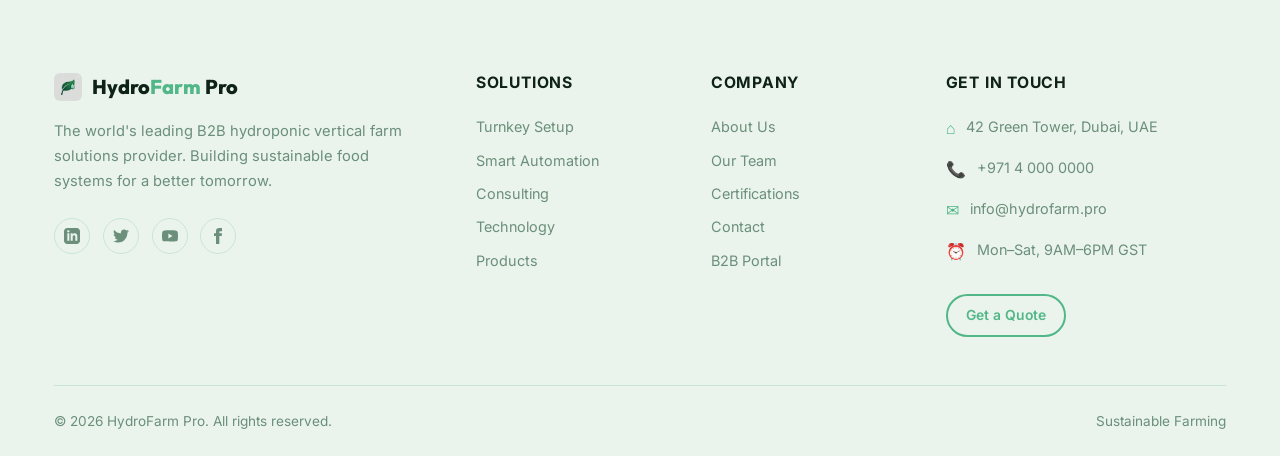
==== commit c5a77c8c: "9. In the footer, align the social media icons to the left. And brand name should be consistent thro" ====
--- a/index.html
+++ b/index.html
@@ -1,339 +1,453 @@
 <!DOCTYPE html>
 <html lang="en" data-theme="light">
+
 <head>
-  <meta charset="UTF-8"/>
-  <meta name="viewport" content="width=device-width, initial-scale=1.0"/>
+  <meta charset="UTF-8" />
+  <meta name="viewport" content="width=device-width, initial-scale=1.0" />
   <title>HydroFarm Pro — Revolutionizing Vertical Farming</title>
-  <link rel="icon" href="images/logo_leaf.png" type="image/png"/>
-  <meta name="description" content="B2B Hydroponic Vertical Farm solutions — sustainable, high-yield farming for modern businesses. IoT monitoring, automated nutrition, climate control."/>
-  <link rel="stylesheet" href="css/style.css"/>
-  <link rel="stylesheet" href="css/nav.css"/>
+  <link rel="icon" href="images/logo_leaf.png" type="image/png" />
+  <meta name="description"
+    content="B2B Hydroponic Vertical Farm solutions — sustainable, high-yield farming for modern businesses. IoT monitoring, automated nutrition, climate control." />
+  <link rel="stylesheet" href="css/style.css" />
+  <link rel="stylesheet" href="css/nav.css" />
   <style>
-    .highlight-card { text-align:center; }
-    .highlight-icon { width:72px; height:72px; border-radius:18px; object-fit:cover; margin:0 auto 1.2rem; display:block; }
-    .industry-icon { width:100%; height:120px; object-fit:cover; border-radius:16px; margin-bottom:0.8rem; }
-    .industries-grid { display:grid; grid-template-columns:repeat(3,1fr); gap:1.2rem; }
-    @media(max-width:700px){ .industries-grid{grid-template-columns:repeat(2,1fr);} }
+    .highlight-card {
+      text-align: center;
+    }
+
+    .highlight-icon {
+      width: 72px;
+      height: 72px;
+      border-radius: 18px;
+      object-fit: cover;
+      margin: 0 auto 1.2rem;
+      display: block;
+    }
+
+    .industry-icon {
+      width: 100%;
+      height: 120px;
+      object-fit: cover;
+      border-radius: 16px;
+      margin-bottom: 0.8rem;
+    }
+
+    .industries-grid {
+      display: grid;
+      grid-template-columns: repeat(3, 1fr);
+      gap: 1.2rem;
+    }
+
+    @media(max-width:700px) {
+      .industries-grid {
+        grid-template-columns: repeat(2, 1fr);
+      }
+    }
   </style>
 </head>
+
 <body>
 
-<!-- NAV -->
-<nav class="site-nav" id="site-nav">
-  <div class="nav-inner">
-    <a href="index.html" class="nav-logo">
-      <div class="logo-icon"><img src="images/logo_leaf.png" alt="HydroFarm Pro logo" style="width:28px;height:28px;object-fit:cover;border-radius:6px;"/></div>
-      <span class="logo-text">Hydro<span>Farm</span> Pro</span>
-    </a>
-    <div class="nav-links">
-      <a href="index.html" class="nav-link">Home</a>
-      <a href="home2.html" class="nav-link">Home 2</a>
-      <a href="technology.html" class="nav-link">Technology</a>
-      <a href="services.html" class="nav-link">Services</a>
-      <a href="products.html" class="nav-link">Products</a>
-      <a href="about.html" class="nav-link">About</a>
-      <a href="contact.html" class="nav-link">Contact</a>
-      <a href="dashboard.html" class="nav-link">Dashboard</a>
-    </div>
-    <div class="nav-actions">
-      <button class="icon-btn" data-theme-toggle title="Toggle Dark Mode">&#9681;</button>
-      <button class="icon-btn" data-rtl-toggle id="rtl-label" title="Toggle RTL">RTL</button>
-      <a href="contact.html" class="nav-quote-btn">Get a Quote</a>
-      <a href="signup.html" class="nav-link nav-signup-btn">Sign Up</a>
-      <button class="hamburger" id="hamburger" aria-label="Open Menu">
-        <span class="hamburger-line"></span>
-        <span class="hamburger-line"></span>
-        <span class="hamburger-line"></span>
-      </button>
+  <!-- NAV -->
+  <nav class="site-nav" id="site-nav">
+    <div class="nav-inner">
+      <a href="index.html" class="nav-logo">
+        <div class="logo-icon"><img src="images/logo_leaf.png" alt="HydroFarm Pro logo"
+            style="width:28px;height:28px;object-fit:cover;border-radius:6px;" /></div>
+        <span class="logo-text">Hydro<span>Farm</span> Pro</span>
+      </a>
+      <div class="nav-links">
+        <a href="index.html" class="nav-link">Home</a>
+        <a href="home2.html" class="nav-link">Home 2</a>
+        <a href="about.html" class="nav-link">About</a>
+        <a href="technology.html" class="nav-link">Technology</a>
+        <a href="services.html" class="nav-link">Services</a>
+        <a href="products.html" class="nav-link">Products</a>
+        <a href="contact.html" class="nav-link">Contact</a>
+        <a href="dashboard.html" class="nav-link">Dashboard</a>
+      </div>
+      <div class="nav-actions">
+        <button class="icon-btn" data-theme-toggle title="Toggle Dark Mode">&#9681;</button>
+        <button class="icon-btn" data-rtl-toggle id="rtl-label" title="Toggle RTL">RTL</button>
+        <a href="contact.html" class="nav-quote-btn">Get a Quote</a>
+        <a href="signup.html" class="nav-link nav-signup-btn">Sign Up</a>
+        <button class="hamburger" id="hamburger" aria-label="Open Menu">
+          <span class="hamburger-line"></span>
+          <span class="hamburger-line"></span>
+          <span class="hamburger-line"></span>
+        </button>
+      </div>
+    </div>
+  </nav>
+
+  <!-- Mobile Menu -->
+  <div class="nav-overlay" id="nav-overlay"></div>
+  <div class="mobile-menu" id="mobile-menu">
+    <div class="mobile-menu-header">
+      <a href="index.html" class="nav-logo">
+
+        <span class="logo-text">Hydro<span>Farm</span> Pro</span>
+      </a>
+      <button class="mobile-close" id="mobile-close">&#10005;</button>
+    </div>
+    <nav class="mobile-nav-links">
+      <a href="index.html"><span class="nav-icon"><img src="images/hero_farm_overview.png" alt=""
+            style="width:20px;height:20px;object-fit:cover;border-radius:4px;" /></span> Home</a>
+      <a href="home2.html"><span class="nav-icon"><img src="images/hero_vertical_farm.png" alt=""
+            style="width:20px;height:20px;object-fit:cover;border-radius:4px;" /></span> Home 2</a>
+      <a href="about.html"><span class="nav-icon"><img src="images/about_team.png" alt=""
+            style="width:20px;height:20px;object-fit:cover;border-radius:4px;" /></span> About</a>
+      <a href="technology.html"><span class="nav-icon"><img src="images/tech_iot.png" alt=""
+            style="width:20px;height:20px;object-fit:cover;border-radius:4px;" /></span> Technology</a>
+      <a href="services.html"><span class="nav-icon"><img src="images/service_turnkey.png" alt=""
+            style="width:20px;height:20px;object-fit:cover;border-radius:4px;" /></span> Services</a>
+      <a href="products.html"><span class="nav-icon"><img src="images/product_tower.png" alt=""
+            style="width:20px;height:20px;object-fit:cover;border-radius:4px;" /></span> Products</a>
+      <a href="contact.html"><span class="nav-icon"><img src="images/logo_leaf.png" alt=""
+            style="width:20px;height:20px;object-fit:cover;border-radius:4px;" /></span> Contact</a>
+      <a href="dashboard.html"><span class="nav-icon"><img src="images/tech_iot.png" alt=""
+            style="width:20px;height:20px;object-fit:cover;border-radius:4px;" /></span> Dashboard</a>
+    </nav>
+    <div class="mobile-toggles">
+      <button class="icon-btn" data-theme-toggle>&#9681;</button>
+      <button class="icon-btn" data-rtl-toggle>RTL</button>
+    </div>
+    <div class="mobile-actions">
+      <a href="signup.html" class="btn btn-primary">Sign Up Free</a>
+      <a href="contact.html" class="btn btn-outline">Get a Quote</a>
     </div>
   </div>
-</nav>
-
-<!-- Mobile Menu -->
-<div class="nav-overlay" id="nav-overlay"></div>
-<div class="mobile-menu" id="mobile-menu">
-  <div class="mobile-menu-header">
-    <a href="index.html" class="nav-logo">
-    
-      <span class="logo-text">Hydro<span>Farm</span> Pro</span>
-    </a>
-    <button class="mobile-close" id="mobile-close">&#10005;</button>
-  </div>
-  <nav class="mobile-nav-links">
-    <a href="index.html"><span class="nav-icon"><img src="images/hero_farm_overview.png" alt="" style="width:20px;height:20px;object-fit:cover;border-radius:4px;"/></span> Home</a>
-    <a href="home2.html"><span class="nav-icon"><img src="images/hero_vertical_farm.png" alt="" style="width:20px;height:20px;object-fit:cover;border-radius:4px;"/></span> Home 2</a>
-    <a href="technology.html"><span class="nav-icon"><img src="images/tech_iot.png" alt="" style="width:20px;height:20px;object-fit:cover;border-radius:4px;"/></span> Technology</a>
-    <a href="services.html"><span class="nav-icon"><img src="images/service_turnkey.png" alt="" style="width:20px;height:20px;object-fit:cover;border-radius:4px;"/></span> Services</a>
-    <a href="products.html"><span class="nav-icon"><img src="images/product_tower.png" alt="" style="width:20px;height:20px;object-fit:cover;border-radius:4px;"/></span> Products</a>
-    <a href="about.html"><span class="nav-icon"><img src="images/about_team.png" alt="" style="width:20px;height:20px;object-fit:cover;border-radius:4px;"/></span> About</a>
-    <a href="contact.html"><span class="nav-icon"><img src="images/logo_leaf.png" alt="" style="width:20px;height:20px;object-fit:cover;border-radius:4px;"/></span> Contact</a>
-    <a href="dashboard.html"><span class="nav-icon"><img src="images/tech_iot.png" alt="" style="width:20px;height:20px;object-fit:cover;border-radius:4px;"/></span> Dashboard</a>
-  </nav>
-  <div class="mobile-toggles">
-    <button class="icon-btn" data-theme-toggle>&#9681;</button>
-    <button class="icon-btn" data-rtl-toggle>RTL</button>
-  </div>
-  <div class="mobile-actions">
-    <a href="signup.html" class="btn btn-primary">Sign Up Free</a>
-    <a href="contact.html" class="btn btn-outline">Get a Quote</a>
-  </div>
-</div>
-
-<!-- HERO -->
-<section class="hero text-center">
-  <div class="hero-bg" style="background: url('images/hero_bg_main.png') center/cover no-repeat; filter: blur(4px); transform: scale(1.05);"></div>
-  <div class="hero-pattern"></div>
-  <div class="container">
-    <div class="hero-content animate-fadeUp">
-      <div class="hero-badge">Certified Hydroponic Solutions</div>
-      <h1>Revolutionizing Farming with <span style="color:var(--accent)">Vertical Hydroponics</span></h1>
-      <p>Sustainable, high-yield farming solutions for modern businesses. Deploy a full smart farm in weeks — not months.</p>
-      <div class="hero-btns">
-        <a href="contact.html" class="btn btn-primary btn-lg">Request a Demo</a>
-        <a href="contact.html" class="btn btn-outline btn-lg" style="border-color:rgba(255,255,255,0.4);color:#fff;">Get a Quote</a>
-      </div>
-      <div class="floating-chips">
-        <span class="chip">90% Less Water</span>
-        <span class="chip">Year-Round Production</span>
-        <span class="chip">Zero Pesticides</span>
-        <span class="chip">Space Optimized</span>
-      </div>
-    </div>
-  </div>
- 
-</section>
-
-<!-- KEY HIGHLIGHTS -->
-<section class="section">
-  <div class="container">
-    <div class="text-center reveal">
-      <div class="section-label">Why Choose Us</div>
-      <h2 class="section-title">Built for <span class="text-gradient">Business Scale</span></h2>
-      <p class="section-sub">Every system is engineered to maximise yield, minimise waste, and deliver rapid ROI for your operation.</p>
-    </div>
-    <div class="grid-4" style="margin-top:3rem;">
-      <div class="card reveal reveal-delay-1 highlight-card">
-        <img src="images/hero_farm_overview.png" alt="Water saving hydroponic system" class="highlight-icon" style="width:100%;height:120px;border-radius:12px;object-fit:cover;margin-bottom:1.2rem;"/>
-        <h3>90% Less Water</h3>
-        <p>Closed-loop recirculation systems drastically cut water consumption vs. traditional farming.</p>
-      </div>
-      <div class="card reveal reveal-delay-2 highlight-card">
-        <img src="images/tech_climate.png" alt="Year-round climate controlled farm" class="highlight-icon" style="width:100%;height:120px;border-radius:12px;object-fit:cover;margin-bottom:1.2rem;"/>
-        <h3>Year-Round Yield</h3>
-        <p>Climate-controlled environments ensure consistent harvests 365 days a year regardless of season.</p>
-      </div>
-      <div class="card reveal reveal-delay-3 highlight-card">
-        <img src="images/product_nutrients.png" alt="Zero pesticide nutrient solution" class="highlight-icon" style="width:100%;height:120px;border-radius:12px;object-fit:cover;margin-bottom:1.2rem;"/>
-        <h3>Zero Pesticides</h3>
-        <p>Sealed, controlled growing environments eliminate the need for any chemical pesticides.</p>
-      </div>
-      <div class="card reveal reveal-delay-4 highlight-card">
-        <img src="images/product_tower.png" alt="Space optimized vertical growing tower" class="highlight-icon" style="width:100%;height:120px;border-radius:12px;object-fit:cover;margin-bottom:1.2rem;"/>
-        <h3>Space Optimized</h3>
-        <p>Vertical stacking multiplies yield per square meter by up to 10x compared to soil farming.</p>
-      </div>
-    </div>
-  </div>
-</section>
-
-<!-- TECHNOLOGY OVERVIEW -->
-<section class="section section-alt">
-  <div class="container">
-    <div class="text-center reveal">
-      <div class="section-label">Powered by Innovation</div>
-      <h2 class="section-title">Smart <span class="text-gradient">Technology</span> at the Core</h2>
-      <p class="section-sub">Our integrated tech stack gives you full visibility and control over every aspect of your farm.</p>
-    </div>
-    <div class="grid-3" style="margin-top:3rem;">
-      <div class="card reveal reveal-delay-1">
-        <img src="images/tech_iot.png" alt="IoT farm monitoring dashboard" style="width:100%;height:160px;object-fit:cover;border-radius:12px;margin-bottom:1.2rem;"/>
-        <h3>IoT Monitoring</h3>
-        <p>Real-time sensors track temperature, humidity, pH, EC, and CO2 levels across all growing zones, accessible from any device.</p>
-        <a href="technology.html" style="color:var(--accent);font-weight:600;font-size:0.92rem;display:inline-flex;align-items:center;gap:0.3rem;margin-top:1rem;">Learn more &rarr;</a>
-      </div>
-      <div class="card reveal reveal-delay-2">
-        <img src="images/product_nutrients.png" alt="Automated nutrient delivery" style="width:100%;height:160px;object-fit:cover;border-radius:12px;margin-bottom:1.2rem;"/>
-        <h3>Automated Nutrients</h3>
-        <p>Precision nutrient dosing systems deliver exactly the right formula at exactly the right time — zero waste, maximum uptake.</p>
-        <a href="technology.html" style="color:var(--accent);font-weight:600;font-size:0.92rem;display:inline-flex;align-items:center;gap:0.3rem;margin-top:1rem;">Learn more &rarr;</a>
-      </div>
-      <div class="card reveal reveal-delay-3">
-        <img src="images/tech_climate.png" alt="Climate control system" style="width:100%;height:160px;object-fit:cover;border-radius:12px;margin-bottom:1.2rem;"/>
-        <h3>Climate Control</h3>
-        <p>AI-driven HVAC and lighting schedules optimise growth cycles, adapting automatically to crop and season requirements.</p>
-        <a href="technology.html" style="color:var(--accent);font-weight:600;font-size:0.92rem;display:inline-flex;align-items:center;gap:0.3rem;margin-top:1rem;">Learn more &rarr;</a>
-      </div>
-    </div>
-  </div>
-</section>
-
-<!-- INDUSTRIES -->
-<section class="section">
-  <div class="container">
-    <div style="display:flex;flex-direction:column;align-items:center;margin-bottom:4rem;">
-      <div class="reveal text-center">
-        <div class="section-label">Industries Served</div>
-        <h2 class="section-title">Tailored for Your <span class="text-gradient">Industry</span></h2>
-        <p style="margin-bottom:2rem;">From upscale restaurants to government agricultural projects — we design and deploy systems that match your exact operational needs.</p>
-        <div style="display:flex;flex-wrap:wrap;justify-content:center;gap:2rem;margin-bottom:2rem;">
-          <div style="display:flex;flex-direction:column;align-items:center;text-align:center;gap:1rem;flex:1 1 250px;max-width:280px;">
-            <img src="images/about_team.png" alt="Restaurant farm-to-table" style="width:64px;height:64px;border-radius:14px;object-fit:cover;flex-shrink:0;"/>
-            <div><h4>Restaurants &amp; Hotels</h4><p style="font-size:0.9rem;">Farm-to-table within your own building.</p></div>
-          </div>
-          <div style="display:flex;flex-direction:column;align-items:center;text-align:center;gap:1rem;flex:1 1 250px;max-width:280px;">
-            <img src="images/hero_farm_overview.png" alt="Supermarket fresh produce" style="width:64px;height:64px;border-radius:14px;object-fit:cover;flex-shrink:0;"/>
-            <div><h4>Retail &amp; Supermarkets</h4><p style="font-size:0.9rem;">In-store growing bays that attract customers.</p></div>
-          </div>
-          <div style="display:flex;flex-direction:column;align-items:center;text-align:center;gap:1rem;flex:1 1 250px;max-width:280px;">
-            <img src="images/about_sustainability.png" alt="Export farm aerial view" style="width:64px;height:64px;border-radius:14px;object-fit:cover;flex-shrink:0;"/>
-            <div><h4>Export Businesses</h4><p style="font-size:0.9rem;">Consistent quality and quantity for markets.</p></div>
-          </div>
-          <div style="display:flex;flex-direction:column;align-items:center;text-align:center;gap:1rem;flex:1 1 250px;max-width:280px;">
-            <img src="images/product_tower.png" alt="Agri startup vertical farm" style="width:64px;height:64px;border-radius:14px;object-fit:cover;flex-shrink:0;"/>
-            <div><h4>Agri Startups</h4><p style="font-size:0.9rem;">Turnkey business packages to get running.</p></div>
-          </div>
-        </div>
-        <a href="services.html" class="btn btn-primary">Explore Solutions &rarr;</a>
-      </div>
-    </div>
-  </div>
-</section>
-
-<!-- STATS -->
-<section class="section section-alt">
-  <div class="container">
-    <div class="text-center reveal" style="margin-bottom:3rem;">
-      <div class="section-label">By The Numbers</div>
-      <h2 class="section-title">Results That <span class="text-gradient">Speak</span></h2>
-    </div>
-    <div class="grid-4">
-      <div class="stat-card reveal reveal-delay-1">
-        <div class="stat-number" data-counter="320" data-suffix="%">0%</div>
-        <div class="stat-label">Average Yield Increase</div>
-      </div>
-      <div class="stat-card reveal reveal-delay-2">
-        <div class="stat-number" data-counter="1400" data-suffix="+">0+</div>
-        <div class="stat-label">Farms Installed Globally</div>
-      </div>
-      <div class="stat-card reveal reveal-delay-3">
-        <div class="stat-number" data-counter="42">0</div>
-        <div class="stat-label">Countries Served</div>
-      </div>
-      <div class="stat-card reveal reveal-delay-4">
-        <div class="stat-number" data-counter="90" data-suffix="%">0%</div>
-        <div class="stat-label">Less Water Used</div>
-      </div>
-    </div>
-  </div>
-</section>
-
-<!-- TESTIMONIALS -->
-<section class="section">
-  <div class="container">
-    <div class="text-center reveal">
-      <div class="section-label">Client Success</div>
-      <h2 class="section-title">Trusted by <span class="text-gradient">Industry Leaders</span></h2>
-    </div>
-    <div class="grid-3" style="margin-top:3rem;">
-      <div class="testimonial-card reveal reveal-delay-1">
-        <div class="test-stars" style="color:var(--gold);font-size:1.1rem;margin-bottom:1rem;">&#9733;&#9733;&#9733;&#9733;&#9733;</div>
-        <p class="test-text">"HydroFarm Pro transformed our restaurant's supply chain. We grow 80% of our herbs and microgreens in-house now — freshness has never been better."</p>
-        <div class="test-author">
-          <div class="test-avatar">AM</div>
-          <div><div class="test-name">Ahmad Malik</div><div class="test-role">Executive Chef, The Green Table</div></div>
-        </div>
-      </div>
-      <div class="testimonial-card reveal reveal-delay-2">
-        <div class="test-stars" style="color:var(--gold);font-size:1.1rem;margin-bottom:1rem;">&#9733;&#9733;&#9733;&#9733;&#9733;</div>
-        <p class="test-text">"Our ROI was achieved in 14 months. The IoT dashboard gives us real-time alerts that have saved entire batches from spoilage multiple times."</p>
-        <div class="test-author">
-          <div class="test-avatar">SR</div>
-          <div><div class="test-name">Sara Rahman</div><div class="test-role">Operations Director, FreshMart</div></div>
-        </div>
-      </div>
-      <div class="testimonial-card reveal reveal-delay-3">
-        <div class="test-stars" style="color:var(--gold);font-size:1.1rem;margin-bottom:1rem;">&#9733;&#9733;&#9733;&#9733;&#9733;</div>
-        <p class="test-text">"The team handled everything — design, installation, training. We went from zero to exporting premium lettuce in under 3 months."</p>
-        <div class="test-author">
-          <div class="test-avatar">KP</div>
-          <div><div class="test-name">Karim Patel</div><div class="test-role">CEO, GreenExport Ltd</div></div>
-        </div>
-      </div>
-    </div>
-  </div>
-</section>
-
-<!-- CTA BANNER -->
-<section class="section">
-  <div class="container">
-    <div class="cta-banner bg-image reveal" style="background-image: url('images/hero_vertical_farm.png');">
-      <div class="section-label" style="color:#fff;background:rgba(255,255,255,0.15);border-color:rgba(255,255,255,0.3);">Ready to Grow?</div>
-      <h2>Start Your Vertical Farm <span style="color:var(--accent2)">Today</span></h2>
-      <p>Join 1,400+ businesses already growing smarter. Our experts will design a system tailored to your space, budget, and goals.</p>
-      <div class="cta-btns">
-        <a href="contact.html" class="btn btn-gold btn-lg">Request a Free Demo</a>
-        <a href="contact.html" class="btn btn-light btn-lg">Talk to an Expert</a>
-      </div>
-    </div>
-  </div>
-</section>
-
-<!-- FOOTER -->
-<footer class="site-footer">
-  <div class="container">
-    <div class="footer-grid">
-      <div class="footer-brand">
-        <div class="footer-logo">
-          <img src="images/logo_leaf.png" alt="HydroFarm Pro" style="width:28px;height:28px;object-fit:cover;border-radius:6px;"/>
-          Hydro<span>Farm</span> Pro
-        </div>
-        <p>The world's leading B2B hydroponic vertical farm solutions provider. Building sustainable food systems for a better tomorrow.</p>
-        <div class="social-links" style="margin-top:1.5rem;justify-content:center;">
-          <a href="#" class="social-link"><svg width="16" height="16" fill="currentColor" viewBox="0 0 24 24"><path d="M19 0h-14c-2.761 0-5 2.239-5 5v14c0 2.761 2.239 5 5 5h14c2.762 0 5-2.239 5-5v-14c0-2.761-2.238-5-5-5zm-11 19h-3v-11h3v11zm-1.5-12.268c-.966 0-1.75-.79-1.75-1.764s.784-1.764 1.75-1.764 1.75.79 1.75 1.764-.783 1.764-1.75 1.764zm13.5 12.268h-3v-5.604c0-3.368-4-3.113-4 0v5.604h-3v-11h3v1.765c1.396-2.586 7-2.777 7 2.476v6.759z"/></svg></a>
-          <a href="#" class="social-link"><svg width="16" height="16" fill="currentColor" viewBox="0 0 24 24"><path d="M24 4.557c-.883.392-1.832.656-2.828.775 1.017-.609 1.798-1.574 2.165-2.724-.951.564-2.005.974-3.127 1.195-.897-.957-2.178-1.555-3.594-1.555-3.179 0-5.515 2.966-4.797 6.045-4.091-.205-7.719-2.165-10.148-5.144-1.29 2.213-.669 5.108 1.523 6.574-.806-.026-1.566-.247-2.229-.616-.054 2.281 1.581 4.415 3.949 4.89-.693.188-1.452.232-2.224.084.626 1.956 2.444 3.379 4.6 3.419-2.07 1.623-4.678 2.348-7.29 2.04 2.179 1.397 4.768 2.212 7.548 2.212 9.142 0 14.307-7.721 13.995-14.646.962-.695 1.797-1.562 2.457-2.549z"/></svg></a>
-          <a href="#" class="social-link"><svg width="16" height="16" fill="currentColor" viewBox="0 0 24 24"><path d="M23.498 6.186a3.016 3.016 0 0 0-2.122-2.136C19.505 3.5 12 3.5 12 3.5s-7.505 0-9.377.55a3.016 3.016 0 0 0-2.122 2.136C0 8.07 0 12 0 12s0 3.93.501 5.814a3.016 3.016 0 0 0 2.122 2.136c1.871.55 9.377.55 9.377.55s7.505 0 9.377-.55a3.016 3.016 0 0 0 2.122-2.136C24 15.93 24 12 24 12s0-3.93-.502-5.814zM9.545 15.568V8.432L15.818 12l-6.273 3.568z"/></svg></a>
-          <a href="#" class="social-link"><svg width="16" height="16" fill="currentColor" viewBox="0 0 24 24"><path d="M9 8h-3v4h3v12h5v-12h3.642l.358-4h-4v-1.667c0-.955.192-1.333 1.115-1.333h2.885v-5h-3.808c-3.596 0-5.192 1.583-5.192 4.615v3.385z"/></svg></a>
-        </div>
-      </div>
-      <div>
-        <div class="footer-heading">Solutions</div>
-        <ul class="footer-links">
-          <li><a href="services.html">Turnkey Setup</a></li>
-          <li><a href="services.html">Smart Automation</a></li>
-          <li><a href="services.html">Consulting</a></li>
-          <li><a href="technology.html">Technology</a></li>
-          <li><a href="products.html">Products</a></li>
-        </ul>
-      </div>
-      <div>
-        <div class="footer-heading">Company</div>
-        <ul class="footer-links">
-          <li><a href="about.html">About Us</a></li>
-          <li><a href="about.html">Our Team</a></li>
-          <li><a href="about.html">Certifications</a></li>
-          <li><a href="contact.html">Contact</a></li>
-          <li><a href="dashboard.html">B2B Portal</a></li>
-        </ul>
-      </div>
-      <div>
-        <div class="footer-heading">Get In Touch</div>
-        <ul class="footer-contact">
-          <li><span>&#8962;</span><span>42 Green Tower, Dubai, UAE</span></li>
-          <li><span>&#128222;</span><span>+971 4 000 0000</span></li>
-          <li><span>&#9993;</span><span>info@hydrofarm.pro</span></li>
-          <li><span>&#9200;</span><span>Mon–Sat, 9AM–6PM GST</span></li>
-        </ul>
-        <a href="contact.html" class="btn btn-outline btn-sm" style="margin-top:1rem;">Get a Quote</a>
-      </div>
-    </div>
-    <div class="footer-bottom">
-      <span>&copy; 2026 HydroFarm Pro. All rights reserved.</span>
-      <span>Sustainable Farming</span>
-    </div>
-  </div>
-</footer>
-
-<a href="#" class="back-to-top" id="back-to-top">&#8679;</a>
-<script src="js/main.js"></script>
+
+  <!-- HERO -->
+  <section class="hero text-center">
+    <div class="hero-bg"
+      style="background: url('images/hero_bg_main.png') center/cover no-repeat; filter: blur(4px); transform: scale(1.05);">
+    </div>
+    <div class="hero-pattern"></div>
+    <div class="container">
+      <div class="hero-content animate-fadeUp">
+        <div class="hero-badge">Certified Hydroponic Solutions</div>
+        <h1>Revolutionizing Farming with <span style="color:var(--accent)">Vertical Hydroponics</span></h1>
+        <p>Sustainable, high-yield farming solutions for modern businesses. Deploy a full smart farm in weeks — not
+          months.</p>
+        <div class="hero-btns">
+          <a href="contact.html" class="btn btn-primary btn-lg">Request a Demo</a>
+          <a href="contact.html" class="btn btn-outline btn-lg"
+            style="border-color:rgba(255,255,255,0.4);color:#fff;">Get a Quote</a>
+        </div>
+        <div class="floating-chips">
+          <span class="chip">90% Less Water</span>
+          <span class="chip">Year-Round Production</span>
+          <span class="chip">Zero Pesticides</span>
+          <span class="chip">Space Optimized</span>
+        </div>
+      </div>
+    </div>
+
+  </section>
+
+  <!-- KEY HIGHLIGHTS -->
+  <section class="section">
+    <div class="container">
+      <div class="text-center reveal">
+        <div class="section-label">Why Choose Us</div>
+        <h2 class="section-title">Built for <span class="text-gradient">Business Scale</span></h2>
+        <p class="section-sub">Every system is engineered to maximise yield, minimise waste, and deliver rapid ROI for
+          your operation.</p>
+      </div>
+      <div class="grid-4" style="margin-top:3rem;">
+        <div class="card reveal reveal-delay-1 highlight-card">
+          <img src="images/about_sustainability.png" alt="Water saving hydroponic system" class="highlight-icon"
+            style="width:100%;height:120px;border-radius:12px;object-fit:cover;margin-bottom:1.2rem;" />
+          <h3>90% Less Water</h3>
+          <p>Closed-loop recirculation systems drastically cut water consumption vs. traditional farming.</p>
+        </div>
+        <div class="card reveal reveal-delay-2 highlight-card">
+          <img src="images/tech_climate.png" alt="Year-round climate controlled farm" class="highlight-icon"
+            style="width:100%;height:120px;border-radius:12px;object-fit:cover;margin-bottom:1.2rem;" />
+          <h3>Year-Round Yield</h3>
+          <p>Climate-controlled environments ensure consistent harvests 365 days a year regardless of season.</p>
+        </div>
+        <div class="card reveal reveal-delay-3 highlight-card">
+          <img src="images/product_nutrients.png" alt="Zero pesticide nutrient solution" class="highlight-icon"
+            style="width:100%;height:120px;border-radius:12px;object-fit:cover;margin-bottom:1.2rem;" />
+          <h3>Zero Pesticides</h3>
+          <p>Sealed, controlled growing environments eliminate the need for any chemical pesticides.</p>
+        </div>
+        <div class="card reveal reveal-delay-4 highlight-card">
+          <img src="images/product_tower.png" alt="Space optimized vertical growing tower" class="highlight-icon"
+            style="width:100%;height:120px;border-radius:12px;object-fit:cover;margin-bottom:1.2rem;" />
+          <h3>Space Optimized</h3>
+          <p>Vertical stacking multiplies yield per square meter by up to 10x compared to soil farming.</p>
+        </div>
+      </div>
+    </div>
+  </section>
+
+  <!-- TECHNOLOGY OVERVIEW -->
+  <section class="section section-alt">
+    <div class="container">
+      <div class="text-center reveal">
+        <div class="section-label">Powered by Innovation</div>
+        <h2 class="section-title">Smart <span class="text-gradient">Technology</span> at the Core</h2>
+        <p class="section-sub">Our integrated tech stack gives you full visibility and control over every aspect of your
+          farm.</p>
+      </div>
+      <div class="grid-3" style="margin-top:3rem;">
+        <div class="card reveal reveal-delay-1">
+          <img src="images/tech_iot.png" alt="IoT farm monitoring dashboard"
+            style="width:100%;height:160px;object-fit:cover;border-radius:12px;margin-bottom:1.2rem;" />
+          <h3>IoT Monitoring</h3>
+          <p>Real-time sensors track temperature, humidity, pH, EC, and CO2 levels across all growing zones, accessible
+            from any device.</p>
+          <a href="technology.html"
+            style="color:var(--accent);font-weight:600;font-size:0.92rem;display:inline-flex;align-items:center;gap:0.3rem;margin-top:1rem;">Learn
+            more &rarr;</a>
+        </div>
+        <div class="card reveal reveal-delay-2">
+          <img src="images/product_automation.png" alt="Automated nutrient delivery"
+            style="width:100%;height:160px;object-fit:cover;border-radius:12px;margin-bottom:1.2rem;" />
+          <h3>Automated Nutrients</h3>
+          <p>Precision nutrient dosing systems deliver exactly the right formula at exactly the right time — zero waste,
+            maximum uptake.</p>
+          <a href="technology.html"
+            style="color:var(--accent);font-weight:600;font-size:0.92rem;display:inline-flex;align-items:center;gap:0.3rem;margin-top:1rem;">Learn
+            more &rarr;</a>
+        </div>
+        <div class="card reveal reveal-delay-3">
+          <img src="images/tech_ai.png" alt="Climate control system"
+            style="width:100%;height:160px;object-fit:cover;border-radius:12px;margin-bottom:1.2rem;" />
+          <h3>Climate Control</h3>
+          <p>AI-driven HVAC and lighting schedules optimise growth cycles, adapting automatically to crop and season
+            requirements.</p>
+          <a href="technology.html"
+            style="color:var(--accent);font-weight:600;font-size:0.92rem;display:inline-flex;align-items:center;gap:0.3rem;margin-top:1rem;">Learn
+            more &rarr;</a>
+        </div>
+      </div>
+    </div>
+  </section>
+
+  <!-- INDUSTRIES -->
+  <section class="section">
+    <div class="container">
+      <div style="display:flex;flex-direction:column;align-items:center;margin-bottom:4rem;">
+        <div class="reveal text-center">
+          <div class="section-label">Industries Served</div>
+          <h2 class="section-title">Tailored for Your <span class="text-gradient">Industry</span></h2>
+          <p style="margin-bottom:2rem;">From upscale restaurants to government agricultural projects — we design and
+            deploy systems that match your exact operational needs.</p>
+          <div style="display:flex;flex-wrap:wrap;justify-content:center;gap:2rem;margin-bottom:2rem;">
+            <div
+              style="display:flex;flex-direction:column;align-items:center;text-align:center;gap:1rem;flex:1 1 250px;max-width:280px;">
+              <img src="images/tech_led.png" alt="Restaurant farm-to-table"
+                style="width:64px;height:64px;border-radius:14px;object-fit:cover;flex-shrink:0;" />
+              <div>
+                <h4>Restaurants &amp; Hotels</h4>
+                <p style="font-size:0.9rem;">Farm-to-table within your own building.</p>
+              </div>
+            </div>
+            <div
+              style="display:flex;flex-direction:column;align-items:center;text-align:center;gap:1rem;flex:1 1 250px;max-width:280px;">
+              <img src="images/service_turnkey.png" alt="Supermarket fresh produce"
+                style="width:64px;height:64px;border-radius:14px;object-fit:cover;flex-shrink:0;" />
+              <div>
+                <h4>Retail &amp; Supermarkets</h4>
+                <p style="font-size:0.9rem;">In-store growing bays that attract customers.</p>
+              </div>
+            </div>
+            <div
+              style="display:flex;flex-direction:column;align-items:center;text-align:center;gap:1rem;flex:1 1 250px;max-width:280px;">
+              <img src="images/hero_global_reach.png" alt="Export farm aerial view"
+                style="width:64px;height:64px;border-radius:14px;object-fit:cover;flex-shrink:0;" />
+              <div>
+                <h4>Export Businesses</h4>
+                <p style="font-size:0.9rem;">Consistent quality and quantity for markets.</p>
+              </div>
+            </div>
+            <div
+              style="display:flex;flex-direction:column;align-items:center;text-align:center;gap:1rem;flex:1 1 250px;max-width:280px;">
+              <img src="images/product_led.png" alt="Agri startup vertical farm"
+                style="width:64px;height:64px;border-radius:14px;object-fit:cover;flex-shrink:0;" />
+              <div>
+                <h4>Agri Startups</h4>
+                <p style="font-size:0.9rem;">Turnkey business packages to get running.</p>
+              </div>
+            </div>
+          </div>
+          <a href="services.html" class="btn btn-primary">Explore Solutions &rarr;</a>
+        </div>
+      </div>
+    </div>
+  </section>
+
+  <!-- STATS -->
+  <section class="section section-alt">
+    <div class="container">
+      <div class="text-center reveal" style="margin-bottom:3rem;">
+        <div class="section-label">By The Numbers</div>
+        <h2 class="section-title">Results That <span class="text-gradient">Speak</span></h2>
+      </div>
+      <div class="grid-4">
+        <div class="stat-card reveal reveal-delay-1">
+          <div class="stat-number" data-counter="320" data-suffix="%">0%</div>
+          <div class="stat-label">Average Yield Increase</div>
+        </div>
+        <div class="stat-card reveal reveal-delay-2">
+          <div class="stat-number" data-counter="1400" data-suffix="+">0+</div>
+          <div class="stat-label">Farms Installed Globally</div>
+        </div>
+        <div class="stat-card reveal reveal-delay-3">
+          <div class="stat-number" data-counter="42">0</div>
+          <div class="stat-label">Countries Served</div>
+        </div>
+        <div class="stat-card reveal reveal-delay-4">
+          <div class="stat-number" data-counter="90" data-suffix="%">0%</div>
+          <div class="stat-label">Less Water Used</div>
+        </div>
+      </div>
+    </div>
+  </section>
+
+  <!-- TESTIMONIALS -->
+  <section class="section">
+    <div class="container">
+      <div class="text-center reveal">
+        <div class="section-label">Client Success</div>
+        <h2 class="section-title">Trusted by <span class="text-gradient">Industry Leaders</span></h2>
+      </div>
+      <div class="grid-3" style="margin-top:3rem;">
+        <div class="testimonial-card reveal reveal-delay-1">
+          <div class="test-stars" style="color:var(--gold);font-size:1.1rem;margin-bottom:1rem;">
+            &#9733;&#9733;&#9733;&#9733;&#9733;</div>
+          <p class="test-text">"HydroFarm Pro transformed our restaurant's supply chain. We grow 80% of our herbs and
+            microgreens in-house now — freshness has never been better."</p>
+          <div class="test-author">
+            <div class="test-avatar">AM</div>
+            <div>
+              <div class="test-name">Ahmad Malik</div>
+              <div class="test-role">Executive Chef, The Green Table</div>
+            </div>
+          </div>
+        </div>
+        <div class="testimonial-card reveal reveal-delay-2">
+          <div class="test-stars" style="color:var(--gold);font-size:1.1rem;margin-bottom:1rem;">
+            &#9733;&#9733;&#9733;&#9733;&#9733;</div>
+          <p class="test-text">"Our ROI was achieved in 14 months. The IoT dashboard gives us real-time alerts that have
+            saved entire batches from spoilage multiple times."</p>
+          <div class="test-author">
+            <div class="test-avatar">SR</div>
+            <div>
+              <div class="test-name">Sara Rahman</div>
+              <div class="test-role">Operations Director, FreshMart</div>
+            </div>
+          </div>
+        </div>
+        <div class="testimonial-card reveal reveal-delay-3">
+          <div class="test-stars" style="color:var(--gold);font-size:1.1rem;margin-bottom:1rem;">
+            &#9733;&#9733;&#9733;&#9733;&#9733;</div>
+          <p class="test-text">"The team handled everything — design, installation, training. We went from zero to
+            exporting premium lettuce in under 3 months."</p>
+          <div class="test-author">
+            <div class="test-avatar">KP</div>
+            <div>
+              <div class="test-name">Karim Patel</div>
+              <div class="test-role">CEO, GreenExport Ltd</div>
+            </div>
+          </div>
+        </div>
+      </div>
+    </div>
+  </section>
+
+  <!-- CTA BANNER -->
+  <section class="section">
+    <div class="container">
+      <div class="cta-banner bg-image reveal" style="background-image: url('images/hero_vertical_farm.png');">
+        <div class="section-label"
+          style="color:#fff;background:rgba(255,255,255,0.15);border-color:rgba(255,255,255,0.3);">Ready to Grow?</div>
+        <h2>Start Your Vertical Farm <span style="color:var(--accent2)">Today</span></h2>
+        <p>Join 1,400+ businesses already growing smarter. Our experts will design a system tailored to your space,
+          budget, and goals.</p>
+        <div class="cta-btns">
+          <a href="contact.html" class="btn btn-gold btn-lg">Request a Free Demo</a>
+          <a href="contact.html" class="btn btn-light btn-lg">Talk to an Expert</a>
+        </div>
+      </div>
+    </div>
+  </section>
+
+  <!-- FOOTER -->
+  <footer class="site-footer">
+    <div class="container">
+      <div class="footer-grid">
+        <div class="footer-brand">
+          <div class="footer-logo">
+            <img src="images/logo_leaf.png" alt="HydroFarm Pro"
+              style="width:28px;height:28px;object-fit:cover;border-radius:6px;" />
+            <span class="logo-text">Hydro<span>Farm</span> Pro</span>
+          </div>
+          <p>The world's leading B2B hydroponic vertical farm solutions provider. Building sustainable food systems for
+            a better tomorrow.</p>
+          <div class="social-links" style="margin-top:1.5rem;justify-content:flex-start;">
+            <a href="#" class="social-link"><svg width="16" height="16" fill="currentColor" viewBox="0 0 24 24">
+                <path
+                  d="M19 0h-14c-2.761 0-5 2.239-5 5v14c0 2.761 2.239 5 5 5h14c2.762 0 5-2.239 5-5v-14c0-2.761-2.238-5-5-5zm-11 19h-3v-11h3v11zm-1.5-12.268c-.966 0-1.75-.79-1.75-1.764s.784-1.764 1.75-1.764 1.75.79 1.75 1.764-.783 1.764-1.75 1.764zm13.5 12.268h-3v-5.604c0-3.368-4-3.113-4 0v5.604h-3v-11h3v1.765c1.396-2.586 7-2.777 7 2.476v6.759z" />
+              </svg></a>
+            <a href="#" class="social-link"><svg width="16" height="16" fill="currentColor" viewBox="0 0 24 24">
+                <path
+                  d="M24 4.557c-.883.392-1.832.656-2.828.775 1.017-.609 1.798-1.574 2.165-2.724-.951.564-2.005.974-3.127 1.195-.897-.957-2.178-1.555-3.594-1.555-3.179 0-5.515 2.966-4.797 6.045-4.091-.205-7.719-2.165-10.148-5.144-1.29 2.213-.669 5.108 1.523 6.574-.806-.026-1.566-.247-2.229-.616-.054 2.281 1.581 4.415 3.949 4.89-.693.188-1.452.232-2.224.084.626 1.956 2.444 3.379 4.6 3.419-2.07 1.623-4.678 2.348-7.29 2.04 2.179 1.397 4.768 2.212 7.548 2.212 9.142 0 14.307-7.721 13.995-14.646.962-.695 1.797-1.562 2.457-2.549z" />
+              </svg></a>
+            <a href="#" class="social-link"><svg width="16" height="16" fill="currentColor" viewBox="0 0 24 24">
+                <path
+                  d="M23.498 6.186a3.016 3.016 0 0 0-2.122-2.136C19.505 3.5 12 3.5 12 3.5s-7.505 0-9.377.55a3.016 3.016 0 0 0-2.122 2.136C0 8.07 0 12 0 12s0 3.93.501 5.814a3.016 3.016 0 0 0 2.122 2.136c1.871.55 9.377.55 9.377.55s7.505 0 9.377-.55a3.016 3.016 0 0 0 2.122-2.136C24 15.93 24 12 24 12s0-3.93-.502-5.814zM9.545 15.568V8.432L15.818 12l-6.273 3.568z" />
+              </svg></a>
+            <a href="#" class="social-link"><svg width="16" height="16" fill="currentColor" viewBox="0 0 24 24">
+                <path
+                  d="M9 8h-3v4h3v12h5v-12h3.642l.358-4h-4v-1.667c0-.955.192-1.333 1.115-1.333h2.885v-5h-3.808c-3.596 0-5.192 1.583-5.192 4.615v3.385z" />
+              </svg></a>
+          </div>
+        </div>
+        <div>
+          <div class="footer-heading">Solutions</div>
+          <ul class="footer-links">
+            <li><a href="services.html">Turnkey Setup</a></li>
+            <li><a href="services.html">Smart Automation</a></li>
+            <li><a href="services.html">Consulting</a></li>
+            <li><a href="technology.html">Technology</a></li>
+            <li><a href="products.html">Products</a></li>
+          </ul>
+        </div>
+        <div>
+          <div class="footer-heading">Company</div>
+          <ul class="footer-links">
+            <li><a href="about.html">About Us</a></li>
+            <li><a href="about.html">Our Team</a></li>
+            <li><a href="about.html">Certifications</a></li>
+            <li><a href="contact.html">Contact</a></li>
+            <li><a href="dashboard.html">B2B Portal</a></li>
+          </ul>
+        </div>
+        <div>
+          <div class="footer-heading">Get In Touch</div>
+          <ul class="footer-contact">
+            <li><span>&#8962;</span><span>42 Green Tower, Dubai, UAE</span></li>
+            <li><span>&#128222;</span><span>+971 4 000 0000</span></li>
+            <li><span>&#9993;</span><span>info@hydrofarm.pro</span></li>
+            <li><span>&#9200;</span><span>Mon–Sat, 9AM–6PM GST</span></li>
+          </ul>
+          <a href="contact.html" class="btn btn-outline btn-sm" style="margin-top:1rem;">Get a Quote</a>
+        </div>
+      </div>
+      <div class="footer-bottom">
+        <span>&copy; 2026 HydroFarm Pro. All rights reserved.</span>
+        <span>Sustainable Farming</span>
+      </div>
+    </div>
+  </footer>
+
+  <a href="#" class="back-to-top" id="back-to-top">&#8679;</a>
+  <script src="js/main.js"></script>
 </body>
+
 </html>
--- a/css/style.css
+++ b/css/style.css
@@ -103,16 +103,28 @@
 .flex { display: flex; }
 .flex-center { display: flex; align-items: center; justify-content: center; }
 .grid-2 { display: grid; grid-template-columns: repeat(2,1fr); gap: 2rem; }
+.global-reach-grid { 
+  display: grid !important; 
+  grid-template-columns: 1.8fr 1.2fr; 
+  gap: 4rem; 
+  align-items: center; 
+}
+.global-reach-grid > * { min-width: 0; }
 .grid-3 { display: grid; grid-template-columns: repeat(3,1fr); gap: 2rem; }
 .grid-4 { display: grid; grid-template-columns: repeat(4,1fr); gap: 1.5rem; }
 @media (max-width: 900px) {
-  .grid-4 { grid-template-columns: repeat(2,1fr); }
-  .grid-3 { grid-template-columns: repeat(2,1fr); }
+  .grid-4, .grid-3 { grid-template-columns: repeat(2,1fr); }
+  .grid-2, .global-reach-grid { grid-template-columns: 1fr; }
+  .global-reach-grid { gap: 3rem; }
   .grid-3 > *:last-child:nth-child(odd) {
     grid-column: 1 / -1;
     justify-self: center;
     width: calc(50% - 1rem);
   }
+}
+@media (max-width: 768px) {
+  .card { padding: 1.5rem; }
+  .contact-grid { gap: 2rem !important; }
 }
 @media (max-width: 600px) {
   .grid-4, .grid-3, .grid-2 { grid-template-columns: 1fr; }
@@ -208,6 +220,42 @@
 }
 .stat-label { color: var(--text-muted); font-size: 0.92rem; margin-top: 0.5rem; font-weight: 500; }
 
+/* ── Reach Cards (Custom Stat Cards) ── */
+.reach-card {
+  padding: 1.75rem;
+  background: var(--primary-light);
+  border: none !important;
+  box-shadow: 0 4px 12px rgba(30,111,76,0.15);
+  display: flex;
+  flex-direction: column;
+  justify-content: center;
+  align-items: center;
+  transition: transform var(--transition), box-shadow var(--transition);
+}
+.reach-card:hover {
+  transform: translateY(-4px);
+  box-shadow: 0 8px 24px rgba(30,111,76,0.25);
+}
+.reach-card .stat-val {
+  font-size: 2.2rem;
+  font-weight: 800;
+  color: var(--text-primary); /* Darker for better contrast on green */
+  line-height: 1.1;
+  font-family: 'Outfit', sans-serif;
+}
+.reach-card .stat-lbl {
+  font-weight: 600;
+  margin-top: 0.4rem;
+  color: var(--primary-dark);
+  font-size: 0.95rem;
+}
+[data-theme="dark"] .reach-card .stat-val {
+  color: #0d1f17;
+}
+[data-theme="dark"] .reach-card .stat-lbl {
+  color: #0b2318;
+}
+
 /* ── Badge ── */
 .badge {
   display: inline-block; font-size: 0.72rem; font-weight: 700;
@@ -224,8 +272,8 @@
 }
 
 /* ── Forms ── */
-.form-group { margin-bottom: 1.3rem; }
-.form-label { display: block; font-weight: 600; font-size: 0.9rem; margin-bottom: 0.5rem; color: var(--text-secondary); }
+.form-group { margin-bottom: 1.3rem; text-align: left; }
+.form-label { display: block; text-align: left; font-weight: 600; font-size: 0.9rem; margin-bottom: 0.5rem; color: var(--text-secondary); }
 .form-control {
   width: 100%; padding: 0.75rem 1.1rem;
   border: 1.5px solid var(--border);
@@ -363,10 +411,11 @@
   background: var(--bg-card); border-radius: var(--radius);
   padding: 2rem; border: 1px solid var(--border-light);
   box-shadow: var(--shadow-card);
+  display: flex; flex-direction: column;
 }
 .test-stars { color: var(--gold); font-size: 1.1rem; margin-bottom: 1rem; }
 .test-text { color: var(--text-secondary); font-style: italic; margin-bottom: 1.5rem; font-size: 0.97rem; }
-.test-author { display: flex; align-items: center; gap: 0.9rem; }
+.test-author { display: flex; align-items: center; gap: 0.9rem; margin-top: auto; }
 .test-avatar {
   width: 46px; height: 46px; border-radius: 50%;
   background: linear-gradient(135deg, var(--primary), var(--accent));
@@ -431,36 +480,37 @@
 
 /* ── Footer ── */
 .site-footer {
-  background: var(--bg-footer);
-  color: #c8e6d4; padding: 5rem 0 0;
+  background: var(--bg-alt);
+  color: var(--text-secondary); padding: 5rem 0 0;
+  border-top: 1px solid var(--border);
 }
 .footer-grid {
   display: grid; grid-template-columns: 2fr 1fr 1fr 1.5fr; gap: 3rem;
-  padding-bottom: 3rem; border-bottom: 1px solid rgba(255,255,255,0.08);
+  padding-bottom: 3rem; border-bottom: 1px solid var(--border);
   text-align: left;
 }
 @media (max-width:900px) { .footer-grid { grid-template-columns: 1fr 1fr; gap: 2rem; } }
 @media (max-width:600px) { .footer-grid { grid-template-columns: 1fr; } }
-.footer-brand p { color: rgba(255,255,255,0.5); font-size: 0.92rem; margin-top: 1rem; line-height: 1.7; }
-.footer-logo { font-family: 'Outfit',sans-serif; font-size: 1.5rem; font-weight: 800; color: #fff; display: flex; align-items: center; gap: 0.6rem; }
-.footer-logo span { color: var(--accent); }
-.footer-heading { color: #fff; font-weight: 700; margin-bottom: 1.2rem; font-size: 0.98rem; letter-spacing: 0.05em; text-transform: uppercase; }
+.footer-brand p { color: var(--text-muted); font-size: 0.92rem; margin-top: 1rem; line-height: 1.7; }
+.footer-logo { font-family: 'Outfit',sans-serif; font-size: 1.25rem; font-weight: 800; color: var(--text-primary); display: flex; align-items: center; gap: 0.6rem; }
+.footer-logo .logo-text span { color: var(--accent); }
+.footer-heading { color: var(--text-primary); font-weight: 700; margin-bottom: 1.2rem; font-size: 0.98rem; letter-spacing: 0.05em; text-transform: uppercase; }
 .footer-links li { margin-bottom: 0.6rem; }
-.footer-links a { color: rgba(255,255,255,0.55); font-size: 0.9rem; transition: color var(--transition); display: flex; align-items: center; gap: 0.4rem; }
+.footer-links a { color: var(--text-muted); font-size: 0.9rem; transition: color var(--transition); display: flex; align-items: center; gap: 0.4rem; }
 .footer-links a:hover { color: var(--accent); }
-.footer-contact li { display: flex; gap: 0.7rem; margin-bottom: 0.9rem; color: rgba(255,255,255,0.6); font-size: 0.9rem; }
+.footer-contact li { display: flex; gap: 0.7rem; margin-bottom: 0.9rem; color: var(--text-muted); font-size: 0.9rem; }
 .footer-contact li span:first-child { color: var(--accent); font-size: 1rem; flex-shrink: 0; }
 .footer-bottom {
   padding: 1.5rem 0; text-align: center;
-  color: rgba(255,255,255,0.35); font-size: 0.85rem;
+  color: var(--text-muted); font-size: 0.85rem;
   display: flex; justify-content: space-between; align-items: center; flex-wrap: wrap; gap: 0.5rem;
 }
 .social-links { display: flex; gap: 0.8rem; }
 .social-link {
   width: 36px; height: 36px; border-radius: 50%;
-  background: rgba(255,255,255,0.07); border: 1px solid rgba(255,255,255,0.12);
+  background: var(--bg-alt); border: 1px solid var(--border);
   display: flex; align-items: center; justify-content: center;
-  color: rgba(255,255,255,0.6); font-size: 0.9rem; font-weight: 700;
+  color: var(--text-muted); font-size: 0.9rem; font-weight: 700;
   transition: all var(--transition); text-decoration: none;
 }
 .social-link:hover { background: var(--accent); border-color: var(--accent); color: #fff; transform: translateY(-2px); }
@@ -566,3 +616,22 @@
 }
 .back-to-top.show { display: flex; }
 .back-to-top:hover { background: var(--accent); transform: translateY(-3px); }
+
+/* ── Text Contrast on Images ── */
+.hero h1 span[style*="color"], .hero h2 span[style*="color"],
+.page-hero h1 span[style*="color"], .page-hero h2 span[style*="color"],
+.cta-banner h2 span[style*="color"] {
+  display: inline-block;
+  background-color: var(--bg-card);
+  padding: 0 0.25em;
+  border-radius: var(--radius-sm);
+  box-shadow: 0 4px 15px rgba(0,0,0,0.3);
+  line-height: 1.1;
+  margin: 0.1em 0;
+  text-shadow: none !important;
+}
+[data-theme="dark"] .hero h1 span[style*="color"], [data-theme="dark"] .hero h2 span[style*="color"],
+[data-theme="dark"] .page-hero h1 span[style*="color"], [data-theme="dark"] .page-hero h2 span[style*="color"],
+[data-theme="dark"] .cta-banner h2 span[style*="color"] {
+  background-color: rgba(21, 43, 30, 0.95);
+}
--- a/css/nav.css
+++ b/css/nav.css
@@ -4,191 +4,390 @@
 
 /* ── Nav Wrapper ── */
 .site-nav {
-  position: fixed; top: 0; left: 0; right: 0;
+  position: fixed;
+  top: 0;
+  left: 0;
+  right: 0;
   height: var(--nav-height);
   background: var(--bg-nav);
   border-bottom: 1px solid var(--border-light);
-  box-shadow: 0 2px 16px rgba(0,0,0,0.06);
+  box-shadow: 0 2px 16px rgba(0, 0, 0, 0.06);
   z-index: 1000;
   transition: background var(--transition), box-shadow var(--transition);
 }
+
 .site-nav.scrolled {
-  box-shadow: 0 4px 30px rgba(0,0,0,0.12);
-}
+  box-shadow: 0 4px 30px rgba(0, 0, 0, 0.12);
+}
+
 .nav-inner {
-  max-width: 1400px; margin: 0 auto; padding: 0 1.5rem;
+  max-width: 1400px;
+  margin: 0 auto;
+  padding: 0 1.5rem;
   height: 100%;
-  display: flex; align-items: center; justify-content: space-between;
+  display: flex;
+  align-items: center;
+  justify-content: space-between;
   gap: 1rem;
 }
 
 /* ── Logo ── */
 .nav-logo {
-  display: flex; align-items: center; gap: 0.55rem;
-  font-family: 'Outfit', sans-serif; font-size: 1.28rem; font-weight: 800;
-  color: var(--text-primary); text-decoration: none;
-  white-space: nowrap; flex-shrink: 0;
-}
+  display: flex;
+  align-items: center;
+  gap: 0.55rem;
+  font-family: 'Outfit', sans-serif;
+  font-size: 1.25rem;
+  font-weight: 800;
+  color: var(--text-primary);
+  text-decoration: none;
+  white-space: nowrap;
+  flex-shrink: 0;
+}
+
 .nav-logo .logo-icon {
-  width: 36px; height: 36px; border-radius: 10px;
+  width: 36px;
+  height: 36px;
+  border-radius: 10px;
   background: linear-gradient(135deg, var(--primary), var(--accent));
-  display: flex; align-items: center; justify-content: center;
+  display: flex;
+  align-items: center;
+  justify-content: center;
   font-size: 1.1rem;
 }
-.nav-logo .logo-text span { color: var(--accent); }
+
+.nav-logo .logo-text span {
+  color: var(--accent);
+}
 
 /* ── Desktop Nav Links ── */
 .nav-links {
-  display: flex; align-items: center; gap: 0.15rem;
-  flex: 1; justify-content: center;
-}
+  display: flex;
+  align-items: center;
+  gap: 0.15rem;
+  flex: 1;
+  justify-content: center;
+}
+
 .nav-link {
   padding: 0.5em 0.75em;
   border-radius: 8px;
-  font-size: 0.86rem; font-weight: 600;
+  font-size: 0.86rem;
+  font-weight: 600;
   color: var(--text-nav);
   text-decoration: none;
   transition: background var(--transition), color var(--transition);
   white-space: nowrap;
 }
-.nav-link:hover { background: rgba(82,183,136,0.1); color: var(--accent); }
-.nav-link.active { background: rgba(82,183,136,0.14); color: var(--primary); }
-[data-theme="dark"] .nav-link.active { color: var(--accent); }
+
+.nav-link:hover {
+  background: rgba(82, 183, 136, 0.1);
+  color: var(--accent);
+}
+
+.nav-link.active {
+  background: rgba(82, 183, 136, 0.14);
+  color: var(--primary);
+}
+
+[data-theme="dark"] .nav-link.active {
+  color: var(--accent);
+}
 
 /* ── Nav Actions (right side) ── */
 .nav-actions {
-  display: flex; align-items: center; gap: 0.5rem; flex-shrink: 0;
-}
+  display: flex;
+  align-items: center;
+  gap: 0.5rem;
+  flex-shrink: 0;
+}
+
 .nav-signup-btn {
   padding: 0.5em 1.2em;
   background: linear-gradient(135deg, var(--primary), var(--primary-light));
-  color: #fff !important; border-radius: 50px; font-size: 0.85rem; font-weight: 700;
-  transition: all var(--transition);
-}
-.nav-signup-btn:hover { transform: translateY(-1px); box-shadow: 0 4px 16px rgba(30,111,76,0.35); background: rgba(82,183,136,0.14) !important; color: var(--accent) !important; }
+  color: #fff !important;
+  border-radius: 50px;
+  font-size: 0.85rem;
+  font-weight: 700;
+  transition: all var(--transition);
+}
+
+.nav-signup-btn:hover {
+  transform: translateY(-1px);
+  box-shadow: 0 4px 16px rgba(30, 111, 76, 0.35);
+  background: rgba(82, 183, 136, 0.14) !important;
+  color: var(--accent) !important;
+}
 
 .nav-quote-btn {
   padding: 0.45em 1.2em;
   border: 1.5px solid var(--accent);
-  color: var(--accent) !important; border-radius: 50px; font-size: 0.85rem; font-weight: 700;
+  color: var(--accent) !important;
+  border-radius: 50px;
+  font-size: 0.85rem;
+  font-weight: 700;
   transition: all var(--transition);
   text-decoration: none;
 }
-.nav-quote-btn:hover { background: var(--accent); color: #fff !important; transform: translateY(-1px); box-shadow: 0 4px 16px rgba(82,183,136,0.25); }
+
+.nav-quote-btn:hover {
+  background: var(--accent);
+  color: #fff !important;
+  transform: translateY(-1px);
+  box-shadow: 0 4px 16px rgba(82, 183, 136, 0.25);
+}
 
 /* ── Icon Buttons (theme, RTL) ── */
 .icon-btn {
-  width: 38px; height: 38px; border-radius: 10px;
-  background: var(--bg-alt); border: 1.5px solid var(--border);
-  display: flex; align-items: center; justify-content: center;
-  font-size: 1.1rem; color: var(--text-primary);
-  cursor: pointer; transition: all var(--transition);
+  width: 38px;
+  height: 38px;
+  border-radius: 10px;
+  background: var(--bg-alt);
+  border: 1.5px solid var(--border);
+  display: flex;
+  align-items: center;
+  justify-content: center;
+  font-size: 1.1rem;
+  color: var(--text-primary);
+  cursor: pointer;
+  transition: all var(--transition);
   flex-shrink: 0;
 }
-.icon-btn:hover { background: var(--primary); color: #fff; border-color: var(--primary); }
-.icon-btn.active { background: var(--primary); color: #fff; border-color: var(--primary); }
+
+.icon-btn:hover {
+  background: var(--primary);
+  color: #fff;
+  border-color: var(--primary);
+}
+
+.icon-btn.active {
+  background: var(--primary);
+  color: #fff;
+  border-color: var(--primary);
+}
+
 #rtl-label {
-  font-size: 0.7rem; font-weight: 700; line-height: 1;
+  font-size: 0.7rem;
+  font-weight: 700;
+  line-height: 1;
 }
 
 /* ── Hamburger ── */
 .hamburger {
   display: none;
-  flex-direction: column; justify-content: center; gap: 5px;
-  width: 40px; height: 40px; border-radius: 10px;
-  background: var(--bg-alt); border: 1.5px solid var(--border);
-  cursor: pointer; padding: 0 10px;
+  flex-direction: column;
+  justify-content: center;
+  gap: 5px;
+  width: 40px;
+  height: 40px;
+  border-radius: 10px;
+  background: var(--bg-alt);
+  border: 1.5px solid var(--border);
+  cursor: pointer;
+  padding: 0 10px;
   transition: background var(--transition);
 }
+
 .hamburger-line {
-  width: 100%; height: 2px;
+  width: 100%;
+  height: 2px;
   background: var(--text-primary);
   border-radius: 2px;
   transition: all var(--transition);
 }
-.hamburger.open .hamburger-line:nth-child(1) { transform: rotate(45deg) translate(5px, 5px); }
-.hamburger.open .hamburger-line:nth-child(2) { opacity: 0; }
-.hamburger.open .hamburger-line:nth-child(3) { transform: rotate(-45deg) translate(5px, -5px); }
+
+.hamburger.open .hamburger-line:nth-child(1) {
+  transform: rotate(45deg) translate(5px, 5px);
+}
+
+.hamburger.open .hamburger-line:nth-child(2) {
+  opacity: 0;
+}
+
+.hamburger.open .hamburger-line:nth-child(3) {
+  transform: rotate(-45deg) translate(5px, -5px);
+}
 
 /* ── Mobile Slide-in Menu ── */
 .mobile-menu {
-  position: fixed; top: 0; right: -100%;
-  width: min(340px, 90vw); height: 100vh;
+  position: fixed;
+  top: 0;
+  right: -100%;
+  width: min(340px, 90vw);
+  height: 100vh;
   background: var(--bg-card);
   border-left: 1px solid var(--border);
-  box-shadow: -8px 0 40px rgba(0,0,0,0.15);
+  box-shadow: -8px 0 40px rgba(0, 0, 0, 0.15);
   z-index: 2000;
-  display: flex; flex-direction: column;
+  display: flex;
+  flex-direction: column;
   padding: 0;
   transition: right 0.35s cubic-bezier(0.4, 0, 0.2, 1);
   overflow-y: auto;
 }
-[dir="rtl"] .mobile-menu { right: auto; left: -100%; border-left: none; border-right: 1px solid var(--border); box-shadow: 8px 0 40px rgba(0,0,0,0.15); }
-.mobile-menu.open { right: 0; }
-[dir="rtl"] .mobile-menu.open { left: 0; right: auto; }
+
+[dir="rtl"] .mobile-menu {
+  right: auto;
+  left: -100%;
+  border-left: none;
+  border-right: 1px solid var(--border);
+  box-shadow: 8px 0 40px rgba(0, 0, 0, 0.15);
+}
+
+.mobile-menu.open {
+  right: 0;
+}
+
+[dir="rtl"] .mobile-menu.open {
+  left: 0;
+  right: auto;
+}
+
 .mobile-menu-header {
-  display: flex; justify-content: space-between; align-items: center;
+  display: flex;
+  justify-content: space-between;
+  align-items: center;
   padding: 1.2rem 1.5rem;
   border-bottom: 1px solid var(--border-light);
-  position: sticky; top: 0; background: var(--bg-card); z-index: 1;
-}
+  position: sticky;
+  top: 0;
+  background: var(--bg-card);
+  z-index: 1;
+}
+
 .mobile-close {
-  width: 36px; height: 36px; border-radius: 8px;
-  background: var(--bg-alt); border: 1px solid var(--border);
-  display: flex; align-items: center; justify-content: center;
-  font-size: 1.2rem; cursor: pointer; color: var(--text-primary);
-  transition: all var(--transition);
-}
-.mobile-close:hover { background: #fee2e2; color: #ef4444; }
+  width: 36px;
+  height: 36px;
+  border-radius: 8px;
+  background: var(--bg-alt);
+  border: 1px solid var(--border);
+  display: flex;
+  align-items: center;
+  justify-content: center;
+  font-size: 1.2rem;
+  cursor: pointer;
+  color: var(--text-primary);
+  transition: all var(--transition);
+}
+
+.mobile-close:hover {
+  background: #fee2e2;
+  color: #ef4444;
+}
+
 .mobile-nav-links {
   padding: 1rem 1rem;
   flex: 1;
 }
+
 .mobile-nav-links a {
-  display: flex; align-items: center; gap: 0.9rem;
-  padding: 0.85rem 1rem; border-radius: 10px;
-  font-weight: 600; font-size: 1rem;
-  color: var(--text-primary); text-decoration: none;
-  transition: all var(--transition); margin-bottom: 0.2rem;
-}
-.mobile-nav-links a:hover, .mobile-nav-links a.active {
-  background: rgba(82,183,136,0.1); color: var(--primary);
-}
+  display: flex;
+  align-items: center;
+  gap: 0.9rem;
+  padding: 0.85rem 1rem;
+  border-radius: 10px;
+  font-weight: 600;
+  font-size: 1rem;
+  color: var(--text-primary);
+  text-decoration: none;
+  transition: all var(--transition);
+  margin-bottom: 0.2rem;
+}
+
+.mobile-nav-links a:hover,
+.mobile-nav-links a.active {
+  background: rgba(82, 183, 136, 0.1);
+  color: var(--primary);
+}
+
 [data-theme="dark"] .mobile-nav-links a:hover,
-[data-theme="dark"] .mobile-nav-links a.active { color: var(--accent); }
-.mobile-nav-links a .nav-icon { font-size: 1.2rem; width: 24px; }
-.mobile-nav-divider { height: 1px; background: var(--border-light); margin: 0.7rem 0.5rem; }
+[data-theme="dark"] .mobile-nav-links a.active {
+  color: var(--accent);
+}
+
+.mobile-nav-links a .nav-icon {
+  font-size: 1.2rem;
+  width: 24px;
+}
+
+.mobile-nav-divider {
+  height: 1px;
+  background: var(--border-light);
+  margin: 0.7rem 0.5rem;
+}
+
 .mobile-actions {
   padding: 1rem 1.5rem 2rem;
   border-top: 1px solid var(--border-light);
-  display: flex; flex-direction: column; gap: 0.7rem;
-}
-.mobile-actions .btn { justify-content: center; }
+  display: flex;
+  flex-direction: column;
+  gap: 0.7rem;
+}
+
+.mobile-actions .btn {
+  justify-content: center;
+}
+
 .mobile-toggles {
-  display: flex; gap: 0.7rem; padding: 0.5rem 1.5rem;
+  display: flex;
+  gap: 0.7rem;
+  padding: 0.5rem 1.5rem;
   border-top: 1px solid var(--border-light);
 }
-.mobile-toggles .icon-btn { flex: 1; border-radius: 10px; height: 42px; font-size: 1.2rem; }
+
+.mobile-toggles .icon-btn {
+  flex: 1;
+  border-radius: 10px;
+  height: 42px;
+  font-size: 1.2rem;
+}
+
 .mobile-toggle-label {
-  display: flex; flex-direction: column; align-items: center; gap: 2px;
-  font-size: 0.68rem; font-weight: 700; text-transform: uppercase;
+  display: flex;
+  flex-direction: column;
+  align-items: center;
+  gap: 2px;
+  font-size: 0.68rem;
+  font-weight: 700;
+  text-transform: uppercase;
   color: var(--text-muted);
 }
 
 /* ── Overlay ── */
 .nav-overlay {
-  position: fixed; inset: 0; background: rgba(0,0,0,0);
-  z-index: 1500; pointer-events: none;
+  position: fixed;
+  inset: 0;
+  background: rgba(0, 0, 0, 0);
+  z-index: 1500;
+  pointer-events: none;
   transition: background 0.35s ease;
 }
-.nav-overlay.show { background: rgba(0,0,0,0.45); pointer-events: all; }
+
+.nav-overlay.show {
+  background: rgba(0, 0, 0, 0.45);
+  pointer-events: all;
+}
 
 /* ── Responsive breakpoints ── */
 @media (max-width: 1180px) {
-  .nav-link { font-size: 0.82rem; padding: 0.5em 0.6em; }
-}
+  .nav-link {
+    font-size: 0.82rem;
+    padding: 0.5em 0.6em;
+  }
+}
+
 @media (max-width: 1024px) {
-  .nav-links { display: none; }
-  .hamburger { display: flex; }
-  .nav-actions .icon-btn, .nav-actions .nav-signup-btn, .nav-actions .nav-quote-btn { display: none; }
-}
+  .nav-links {
+    display: none;
+  }
+
+  .hamburger {
+    display: flex;
+  }
+
+  .nav-actions .icon-btn,
+  .nav-actions .nav-signup-btn,
+  .nav-actions .nav-quote-btn {
+    display: none;
+  }
+}
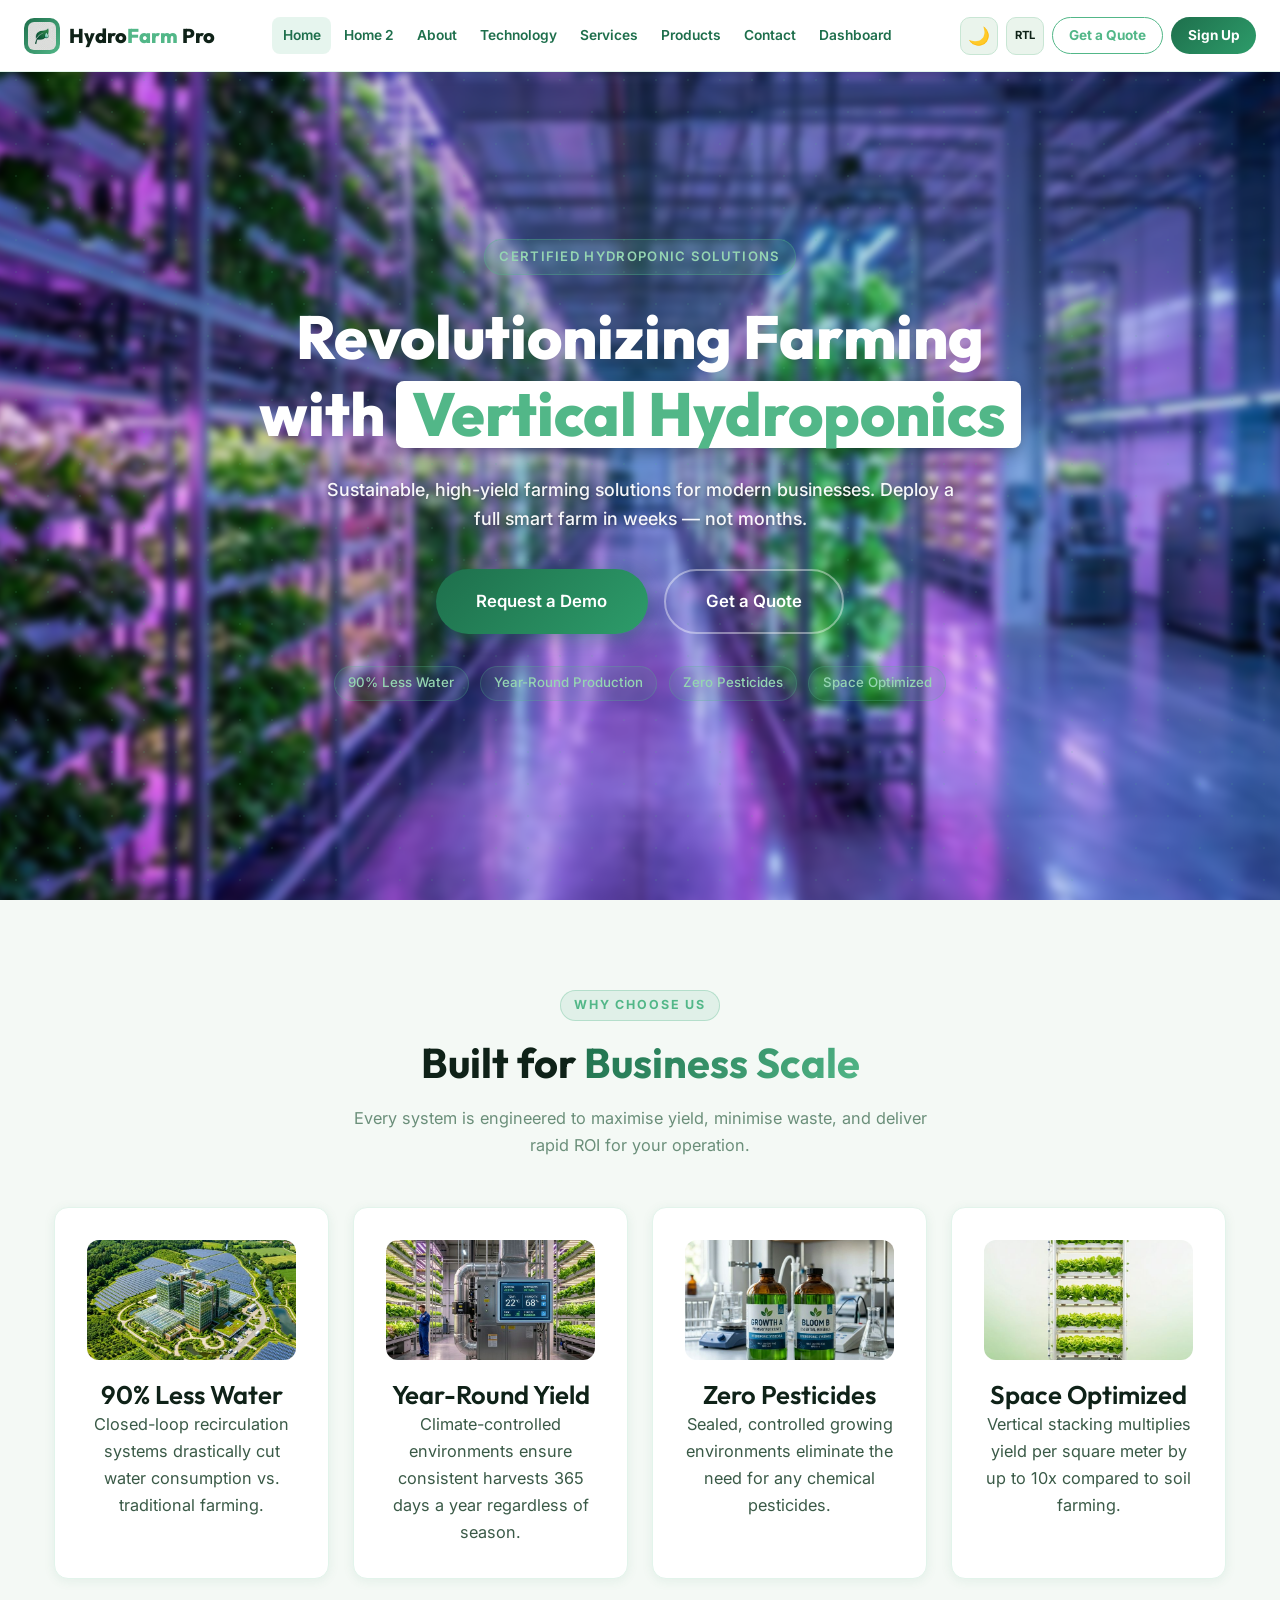
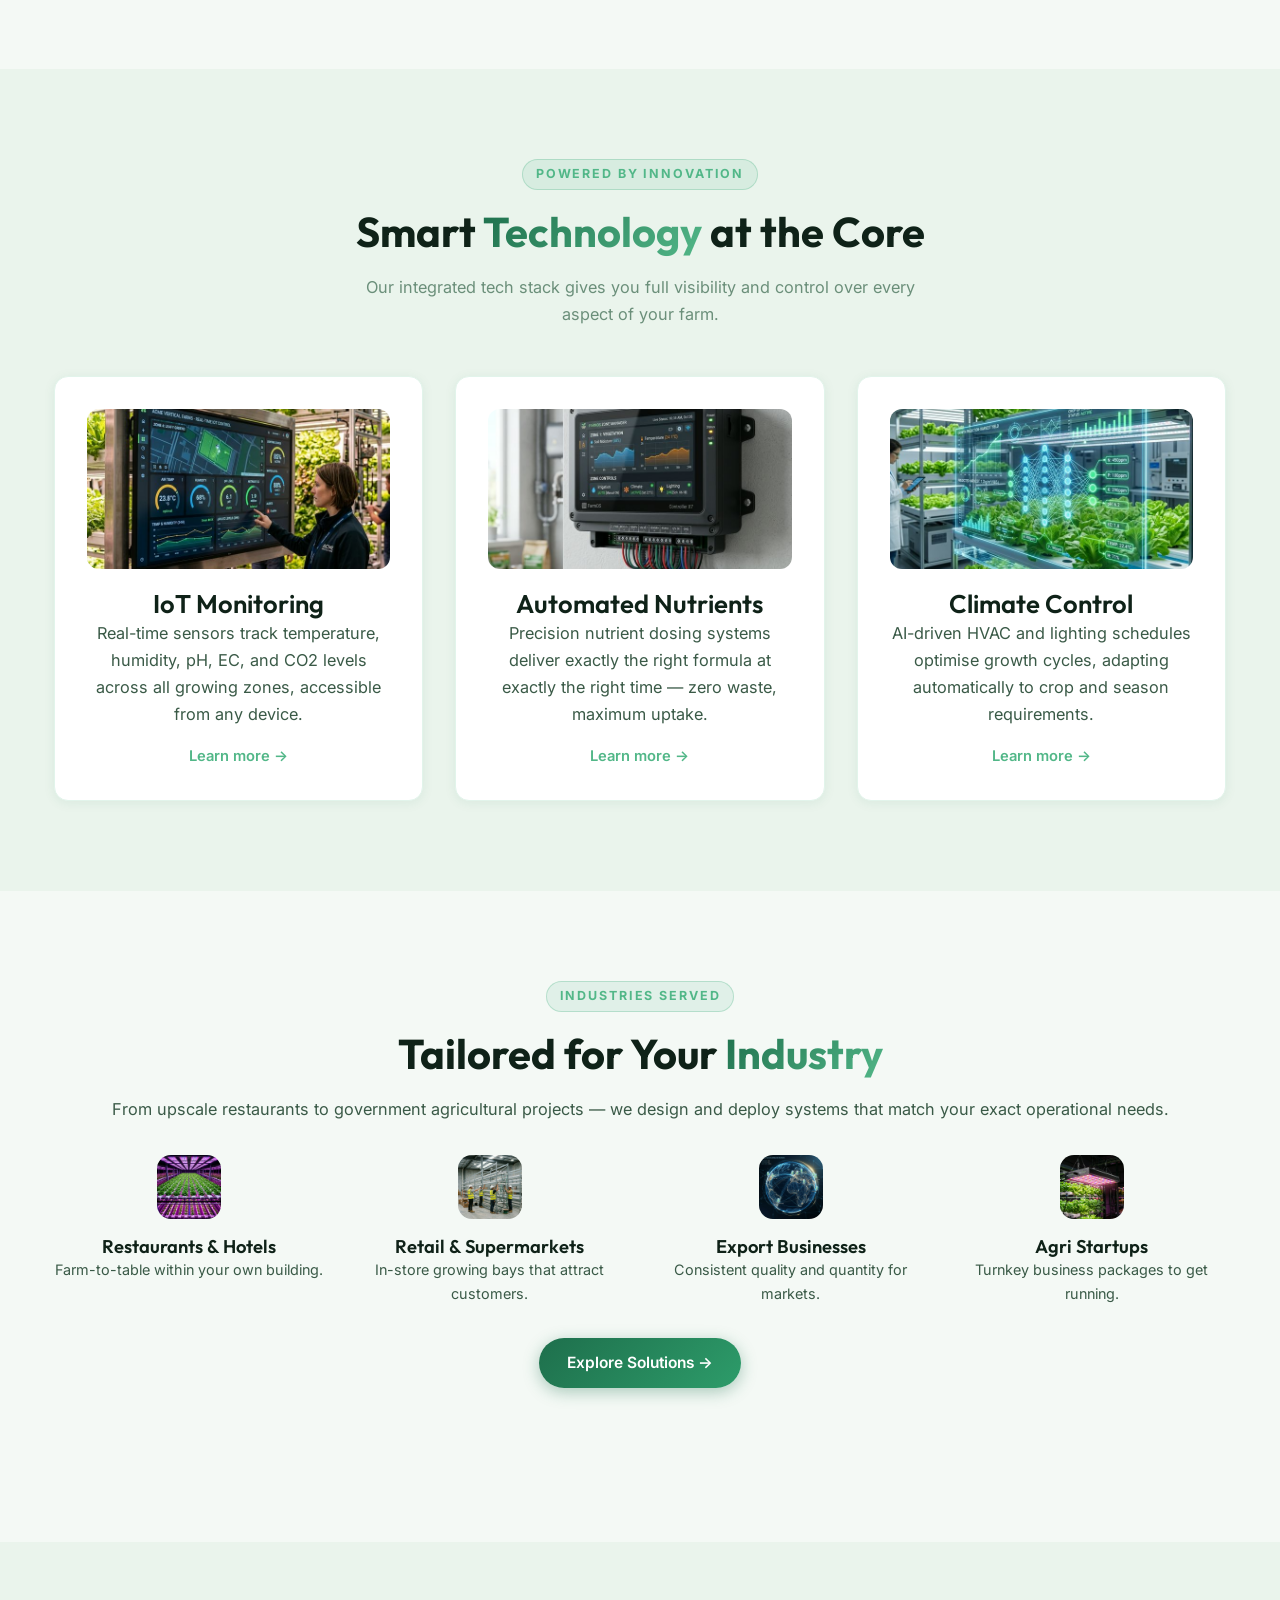
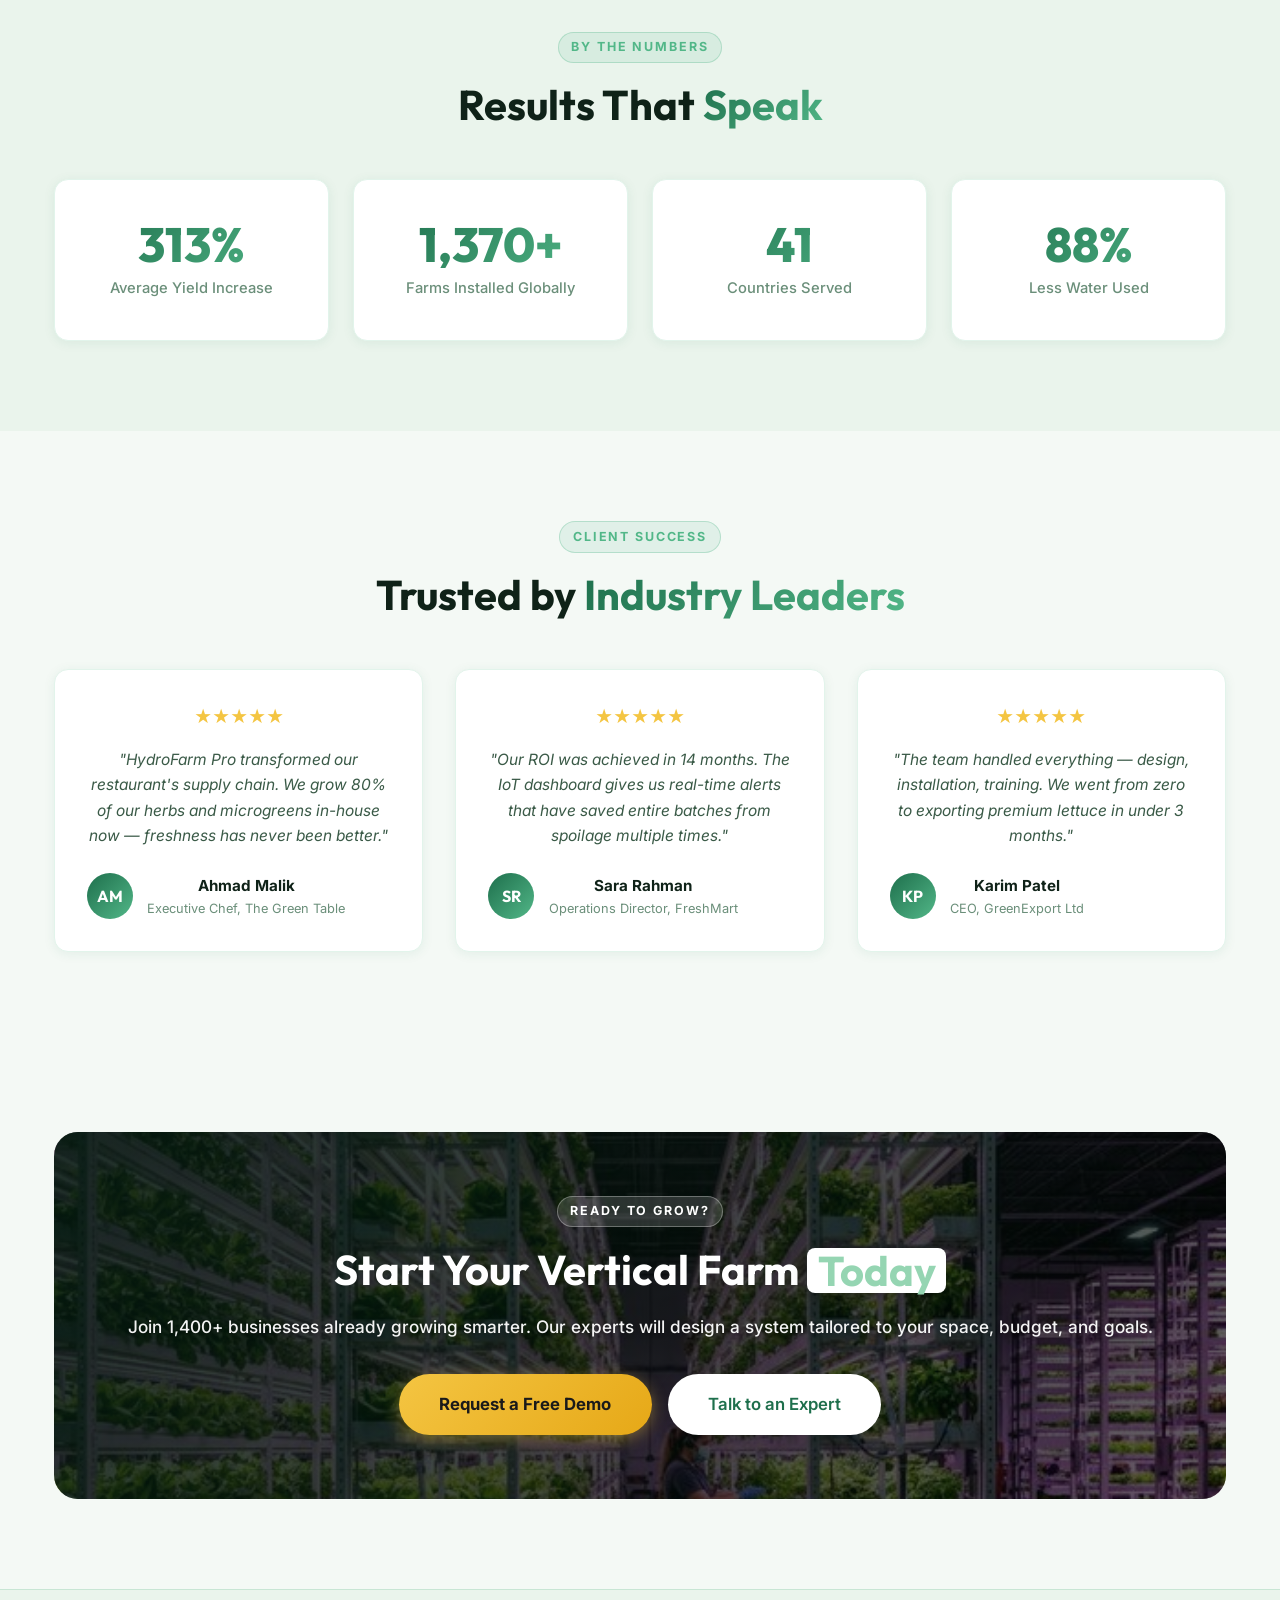
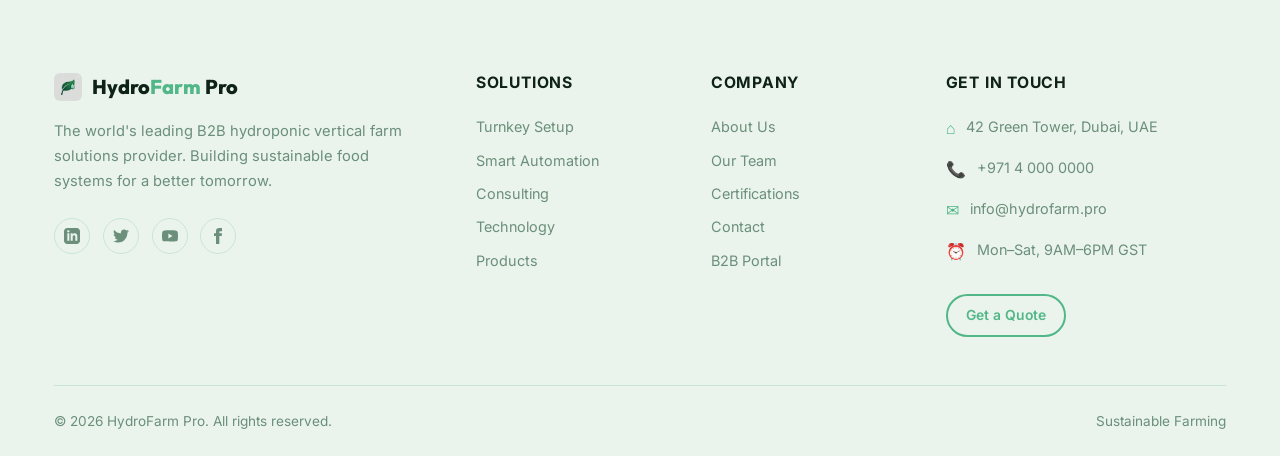
==== commit 59701530: "commit" ====
--- a/index.html
+++ b/index.html
@@ -450,4 +450,4 @@
   <script src="js/main.js"></script>
 </body>
 
-</html>
+</html>
--- a/css/style.css
+++ b/css/style.css
@@ -635,3 +635,26 @@
 [data-theme="dark"] .cta-banner h2 span[style*="color"] {
   background-color: rgba(21, 43, 30, 0.95);
 }
+
+/* ── Auth Page Toggles ── */
+.auth-toggles {
+  position: fixed;
+  top: 1.25rem;
+  right: 1.5rem;
+  display: flex;
+  gap: 0.75rem;
+  z-index: 1100;
+}
+[dir="rtl"] .auth-toggles {
+  right: auto;
+  left: 1.5rem;
+}
+@media (max-width: 900px) {
+  .auth-toggles {
+    top: 1rem;
+    right: 1rem;
+  }
+  [dir="rtl"] .auth-toggles {
+    left: 1rem;
+  }
+}
